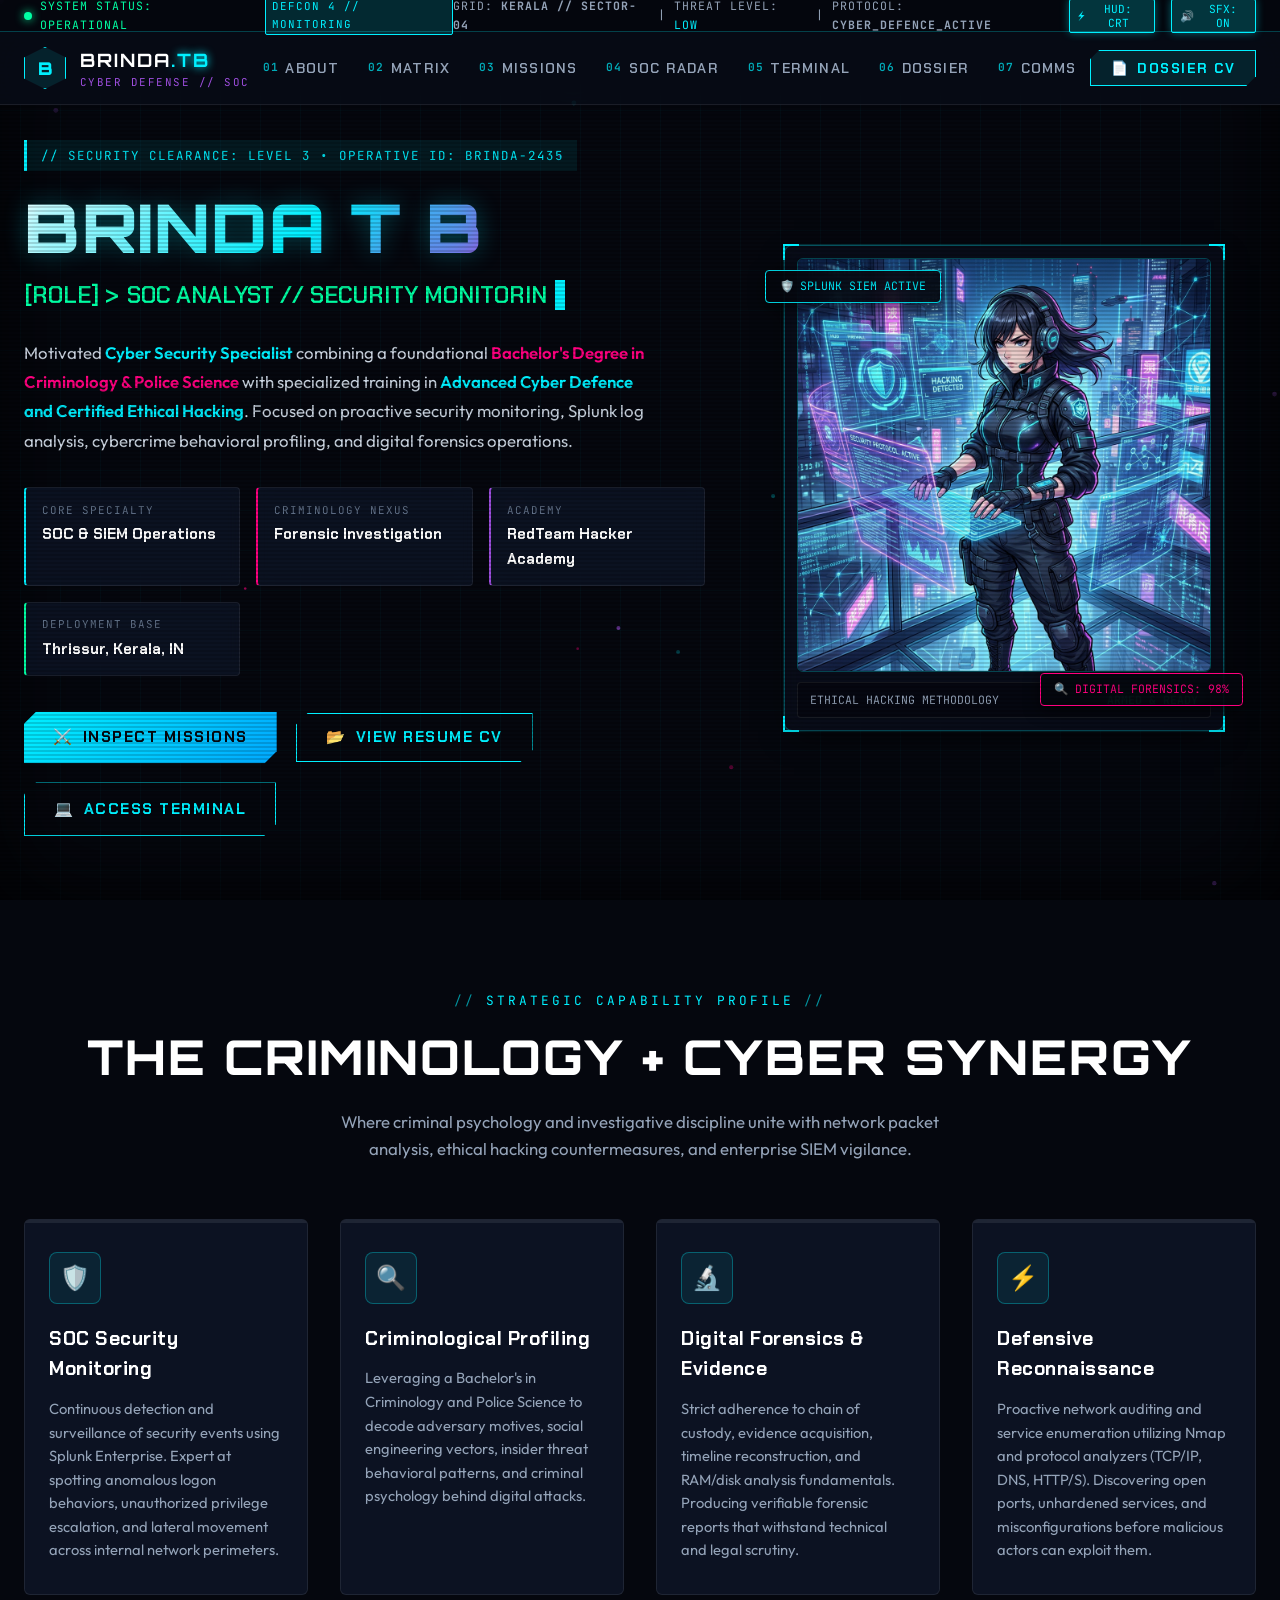
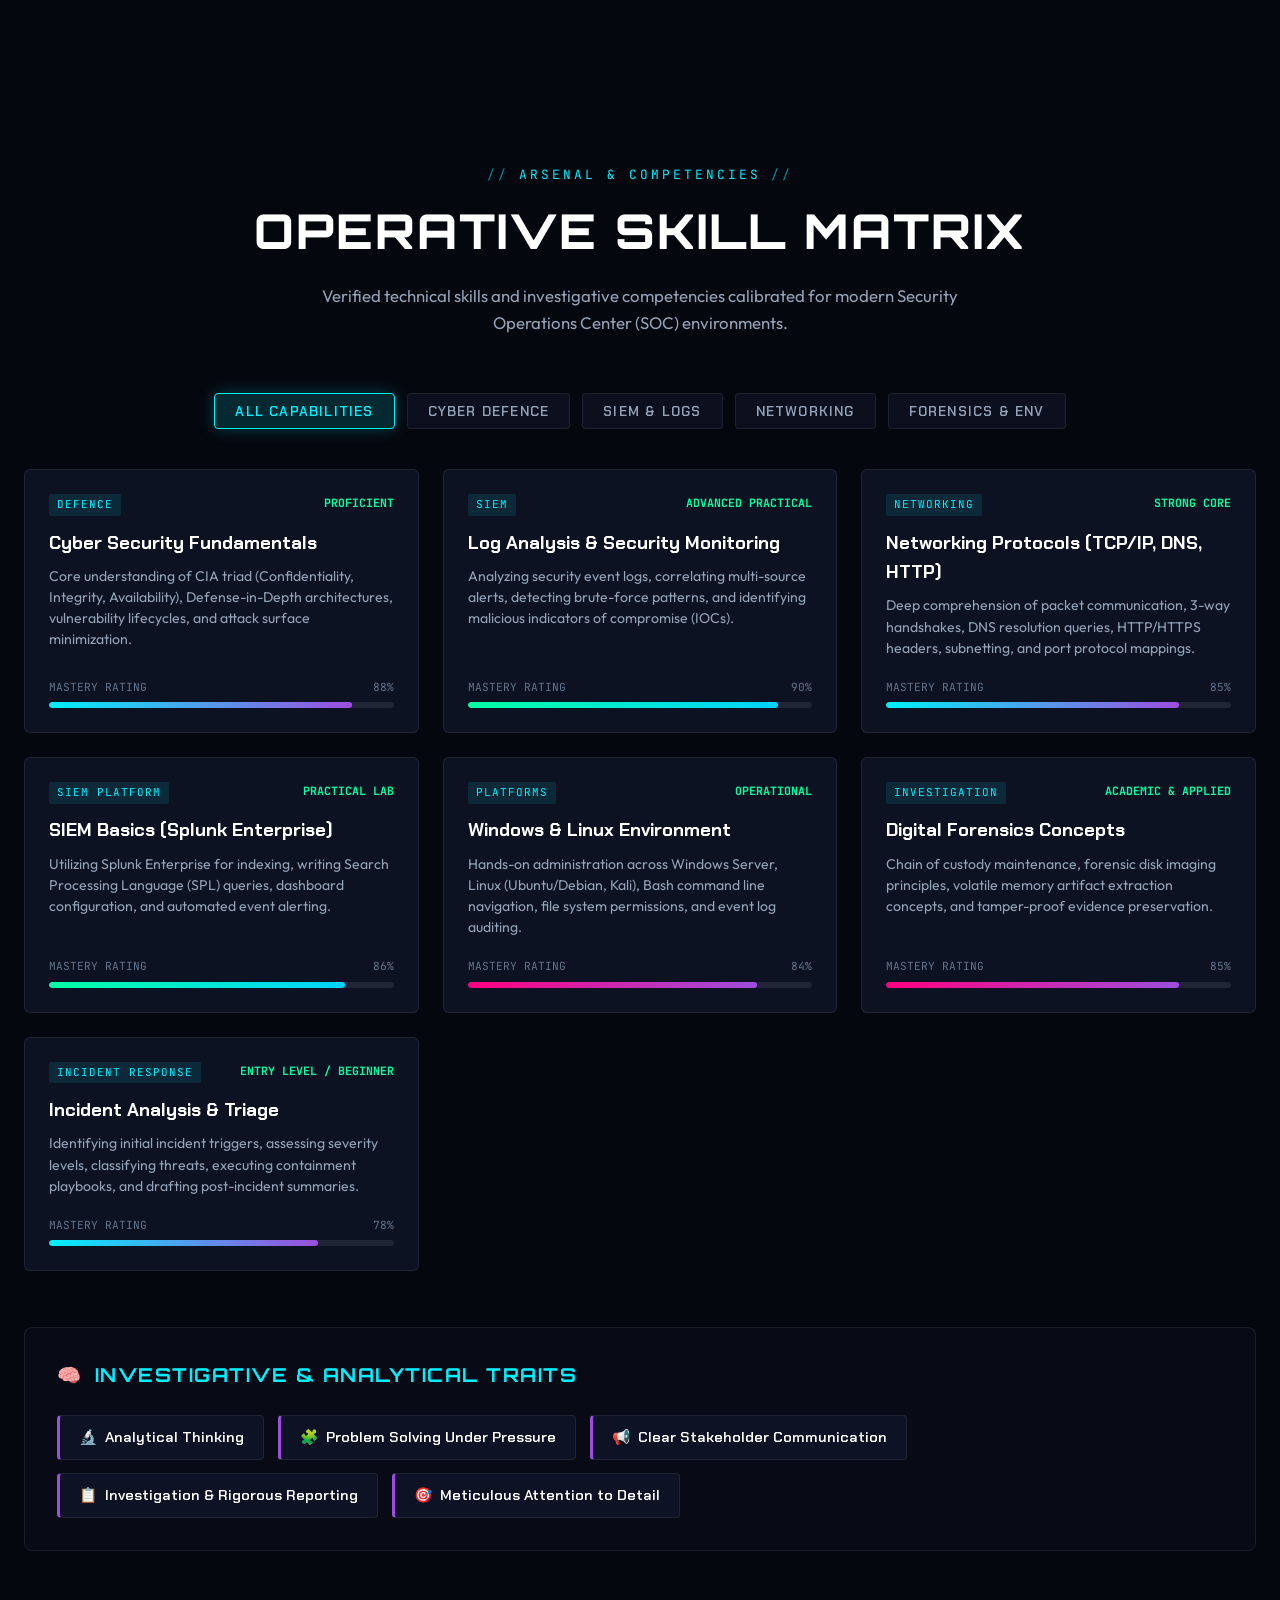
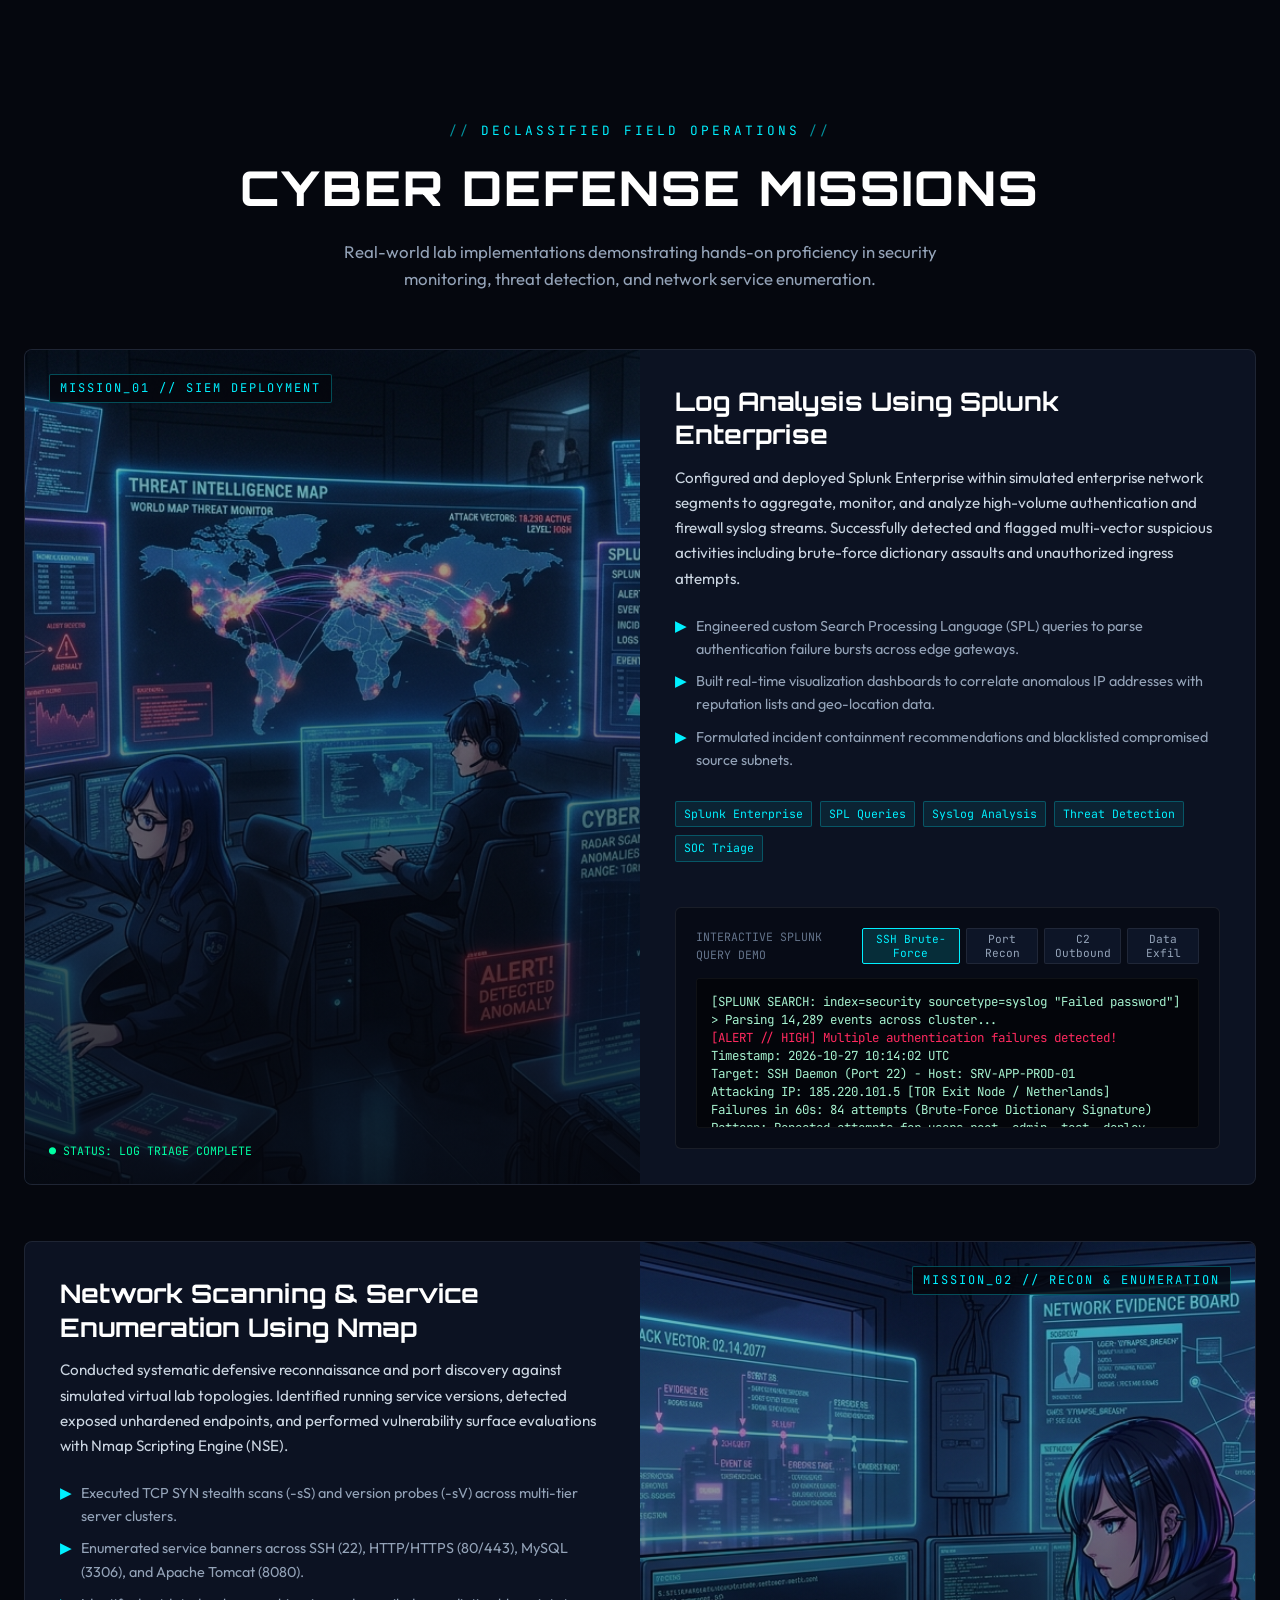
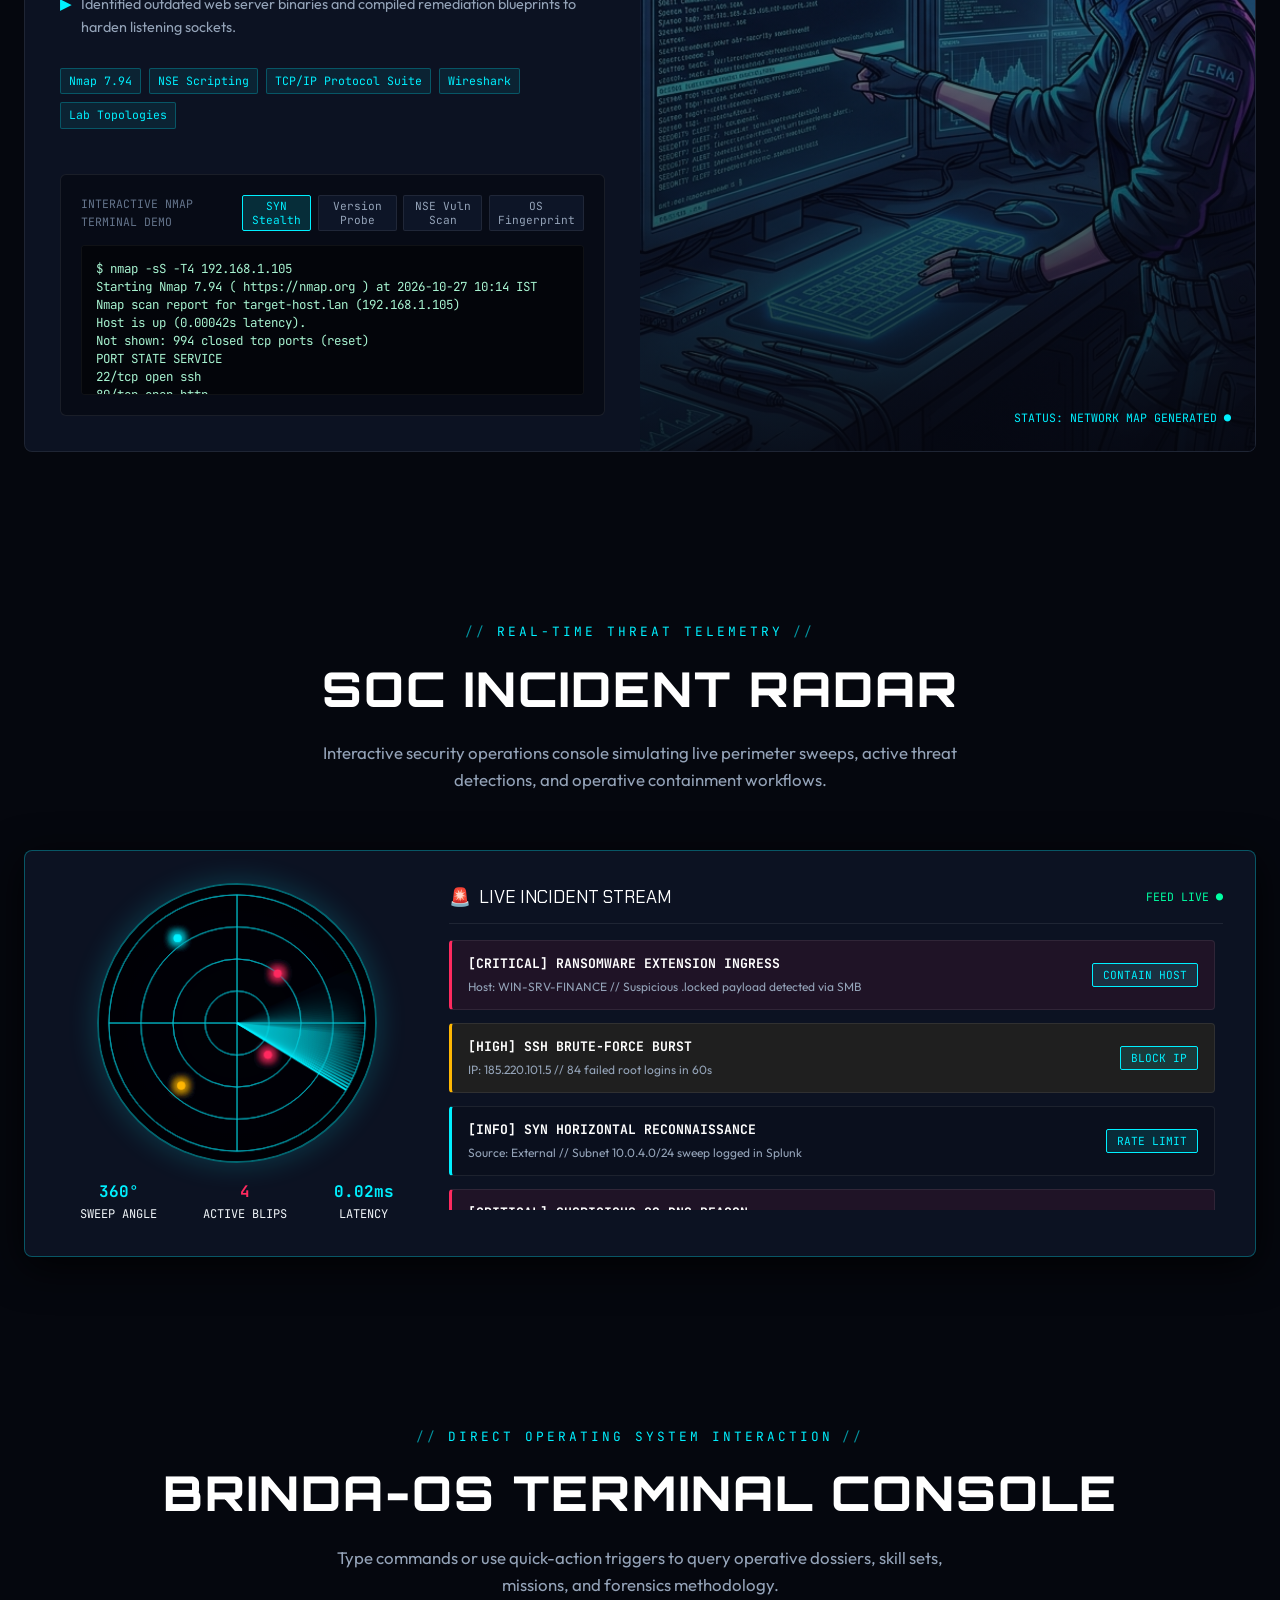
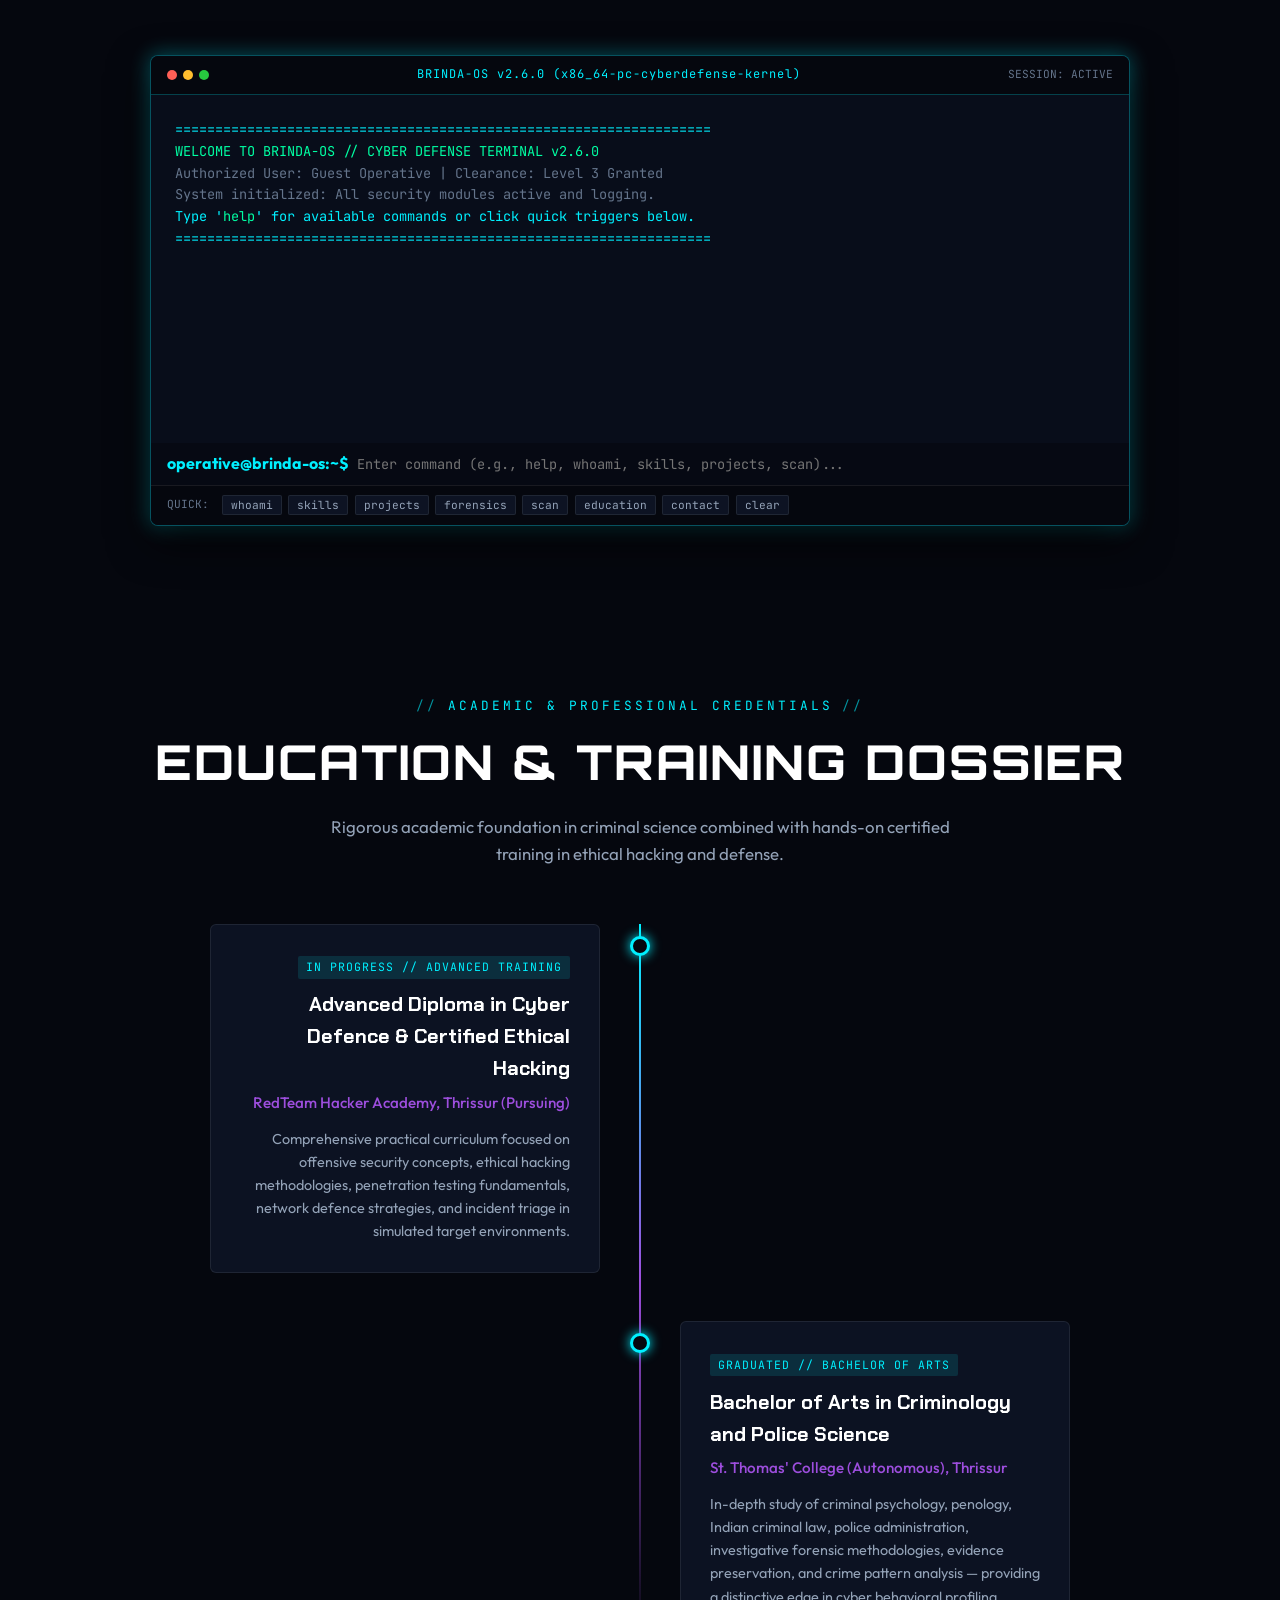
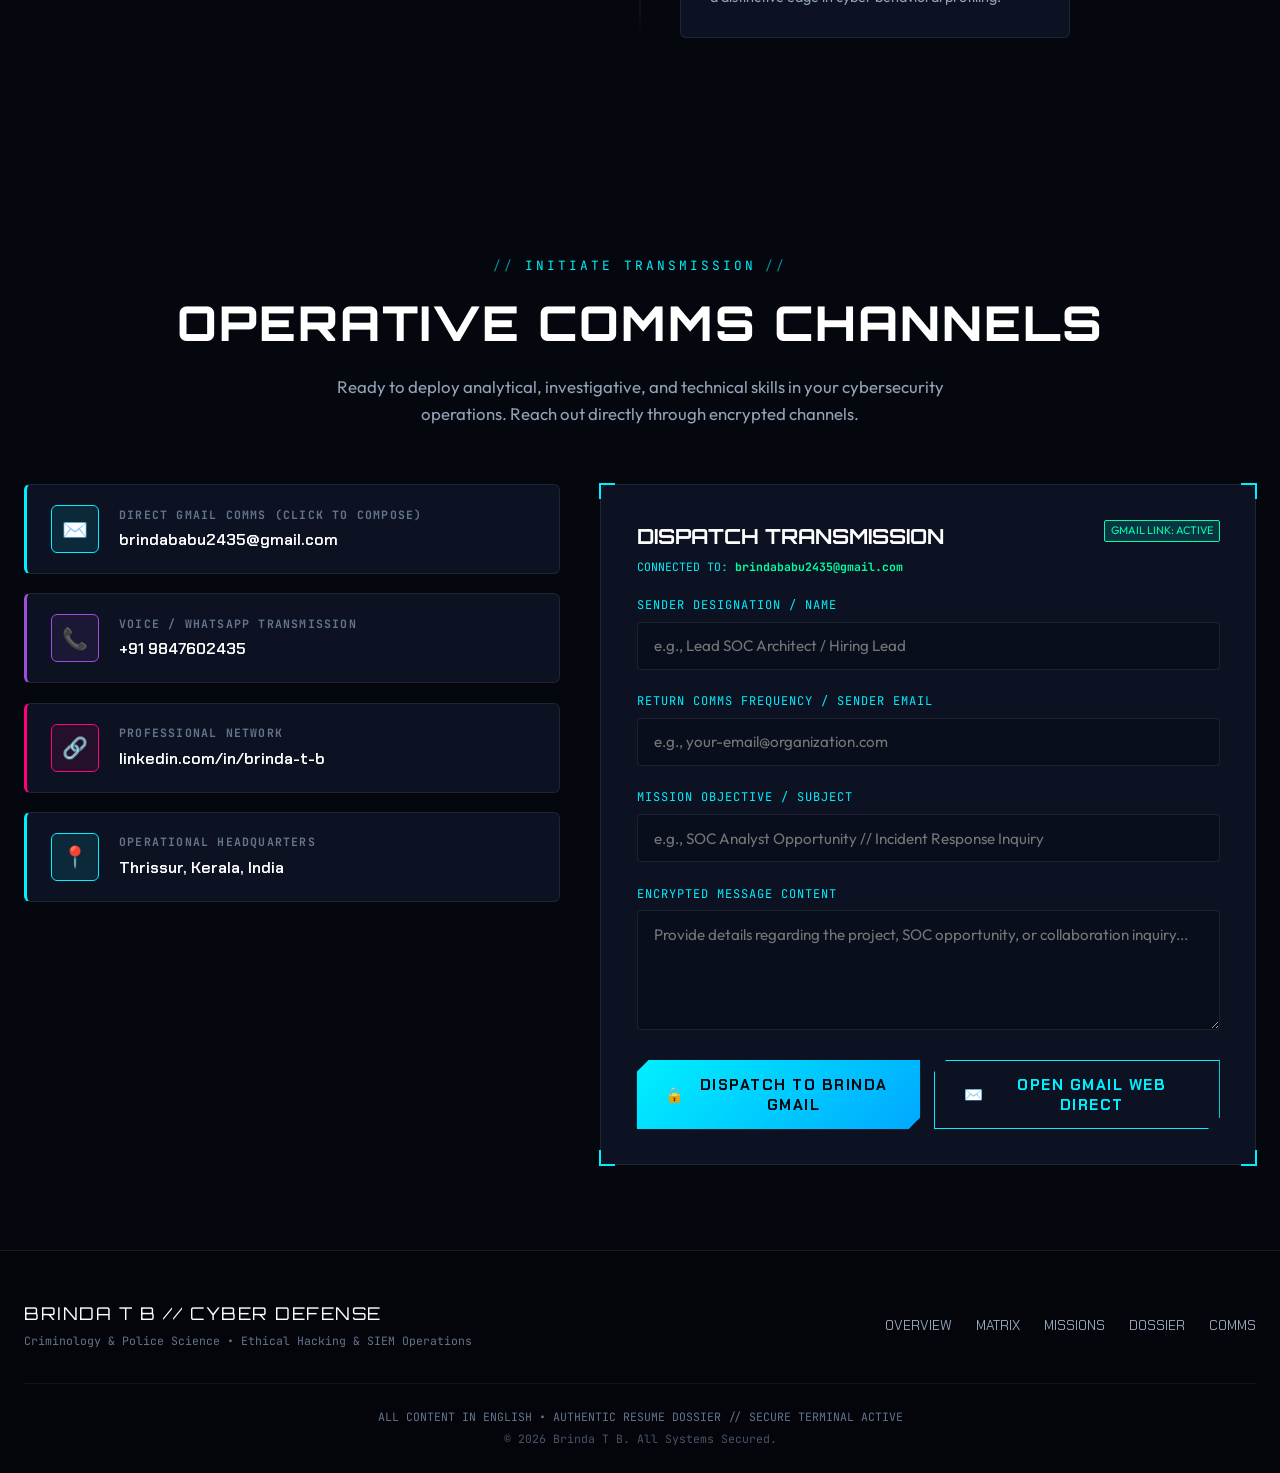
==== index.html @ 285d5475 "Initial commit: Brinda T B Cyber Security & Forensics Anime Portfolio" ====
<!DOCTYPE html>
<html lang="en">
<head>
  <meta charset="UTF-8">
  <meta name="viewport" content="width=device-width, initial-scale=1.0">
  <title>BRINDA T B // Cyber Security Specialist & Forensics Operative</title>
  <meta name="description" content="Portfolio of Brinda T B - Cyber Security Enthusiast, SOC Analyst, Certified Ethical Hacker in training, with a Bachelor's in Criminology & Police Science.">
  <meta name="keywords" content="Brinda T B, Cybersecurity, SOC Analyst, Ethical Hacking, Splunk SIEM, Digital Forensics, Criminology, RedTeam Hacker Academy">
  <link rel="stylesheet" href="css/style.css">
</head>
<body>

  <!-- Background Canvas for Floating Cyber Particles -->
  <canvas id="particles-canvas"></canvas>

  <!-- Cyber Grid Background Overlay -->
  <div class="cyber-grid-overlay"></div>

  <!-- Scanlines Overlay (Toggleable CRT Anime Effect) -->
  <div id="scanlineOverlay" class="scanlines"></div>

  <!-- Vignette -->
  <div class="cyber-vignette"></div>

  <!-- ===================================================================
       TOP SYSTEM STATUS TICKER
       =================================================================== -->
  <div class="system-ticker-bar">
    <div class="ticker-left">
      <div class="status-beacon">
        <span class="pulse-dot"></span>
        <span>SYSTEM STATUS: OPERATIONAL</span>
      </div>
      <span class="defcon-badge">DEFCON 4 // MONITORING</span>
    </div>

    <div class="ticker-center">
      <span>GRID: <strong>KERALA // SECTOR-04</strong></span>
      <span>|</span>
      <span>THREAT LEVEL: <span class="highlight">LOW</span></span>
      <span>|</span>
      <span>PROTOCOL: <strong>CYBER_DEFENCE_ACTIVE</strong></span>
    </div>

    <div class="ticker-right">
      <button id="scanlinesToggleBtn" class="hud-control-btn active" title="Toggle CRT Screen Scanlines">
        <span>⚡</span>
        <span class="scan-status-text">HUD: CRT</span>
      </button>
      <button id="audioToggleBtn" class="hud-control-btn active" title="Toggle Cyber Audio Feedback">
        <span>🔊</span>
        <span class="audio-status-text">SFX: ON</span>
      </button>
    </div>
  </div>

  <!-- ===================================================================
       HEADER NAVIGATION
       =================================================================== -->
  <header class="site-header">
    <div class="container nav-container">
      <a href="#hero" class="brand-logo">
        <div class="cyber-shield-icon">
          <span class="shield-glyph">B</span>
        </div>
        <div class="brand-info">
          <span class="brand-name">BRINDA<span class="accent">.TB</span></span>
          <span class="brand-role">CYBER DEFENSE // SOC</span>
        </div>
      </a>

      <!-- Desktop Navigation Menu -->
      <nav>
        <ul class="nav-menu">
          <li><a href="#about" class="nav-link"><span class="nav-num">01</span> ABOUT</a></li>
          <li><a href="#skills" class="nav-link"><span class="nav-num">02</span> MATRIX</a></li>
          <li><a href="#projects" class="nav-link"><span class="nav-num">03</span> MISSIONS</a></li>
          <li><a href="#radar" class="nav-link"><span class="nav-num">04</span> SOC RADAR</a></li>
          <li><a href="#terminal" class="nav-link"><span class="nav-num">05</span> TERMINAL</a></li>
          <li><a href="#education" class="nav-link"><span class="nav-num">06</span> DOSSIER</a></li>
          <li><a href="#contact" class="nav-link"><span class="nav-num">07</span> COMMS</a></li>
        </ul>
      </nav>

      <!-- Actions -->
      <div class="nav-actions">
        <button id="openResumeBtn" class="cv-download-btn">
          <span>📄</span>
          <span>DOSSIER CV</span>
        </button>

        <button id="mobileToggle" class="mobile-toggle" aria-label="Toggle Navigation Menu">
          <span></span>
          <span></span>
          <span></span>
        </button>
      </div>
    </div>
  </header>

  <!-- Mobile Drawer Menu -->
  <div id="mobileNavDrawer" class="mobile-nav-drawer">
    <div class="mobile-nav-header">
      <span class="brand-role">SECURE NAVIGATION //</span>
    </div>
    <ul class="mobile-nav-list">
      <li><a href="#about" class="nav-link mobile-nav-link"><span class="nav-num">01</span> ABOUT DOSSIER</a></li>
      <li><a href="#skills" class="nav-link mobile-nav-link"><span class="nav-num">02</span> SKILL MATRIX</a></li>
      <li><a href="#projects" class="nav-link mobile-nav-link"><span class="nav-num">03</span> MISSIONS & PROJECTS</a></li>
      <li><a href="#radar" class="nav-link mobile-nav-link"><span class="nav-num">04</span> SOC RADAR</a></li>
      <li><a href="#terminal" class="nav-link mobile-nav-link"><span class="nav-num">05</span> BRINDA-OS TERMINAL</a></li>
      <li><a href="#education" class="nav-link mobile-nav-link"><span class="nav-num">06</span> EDUCATION</a></li>
      <li><a href="#contact" class="nav-link mobile-nav-link"><span class="nav-num">07</span> ENCRYPTED COMMS</a></li>
    </ul>
  </div>

  <!-- ===================================================================
       HERO SECTION: OPERATIVE DOSSIER
       =================================================================== -->
  <section id="hero" class="hero-section">
    <div class="container hero-grid">
      
      <!-- Left Hero Column -->
      <div class="hero-content">
        <div class="operative-tag">
          <span>// SECURITY CLEARANCE: LEVEL 3</span>
          <span>•</span>
          <span>OPERATIVE ID: BRINDA-2435</span>
        </div>

        <h1 class="hero-title">
          <span class="glow-name">BRINDA T B</span>
        </h1>

        <div class="hero-subtitle-container">
          <span>[ROLE] &gt;</span>
          <span id="typewriter-text"></span>
          <span class="typed-cursor"></span>
        </div>

        <p class="hero-summary">
          Motivated <span class="highlight">Cyber Security Specialist</span> combining a foundational <span class="highlight-crim">Bachelor's Degree in Criminology & Police Science</span> with specialized training in <span class="highlight">Advanced Cyber Defence and Certified Ethical Hacking</span>. Focused on proactive security monitoring, Splunk log analysis, cybercrime behavioral profiling, and digital forensics operations.
        </p>

        <!-- Key Telemetry Cards -->
        <div class="hero-intel-cards">
          <div class="intel-card">
            <div class="intel-label">CORE SPECIALTY</div>
            <div class="intel-value">SOC & SIEM Operations</div>
          </div>
          <div class="intel-card crimson">
            <div class="intel-label">CRIMINOLOGY NEXUS</div>
            <div class="intel-value">Forensic Investigation</div>
          </div>
          <div class="intel-card purple">
            <div class="intel-label">ACADEMY</div>
            <div class="intel-value">RedTeam Hacker Academy</div>
          </div>
          <div class="intel-card green">
            <div class="intel-label">DEPLOYMENT BASE</div>
            <div class="intel-value">Thrissur, Kerala, IN</div>
          </div>
        </div>

        <!-- Call to Action Buttons -->
        <div class="hero-cta-group">
          <a href="#projects" class="btn-cyber-primary">
            <span>⚔️</span>
            <span>INSPECT MISSIONS</span>
          </a>
          <button id="heroResumeBtn" class="btn-cyber-outline">
            <span>📂</span>
            <span>VIEW RESUME CV</span>
          </button>
          <a href="#terminal" class="btn-cyber-outline">
            <span>💻</span>
            <span>ACCESS TERMINAL</span>
          </a>
        </div>
      </div>

      <!-- Right Hero Column: Cyber Anime Operative Hologram Frame -->
      <div class="hero-avatar-wrapper">
        <div class="avatar-hud-frame">
          <!-- Tactical Corner Brackets -->
          <div class="corner-bracket top-left"></div>
          <div class="corner-bracket top-right"></div>
          <div class="corner-bracket bottom-left"></div>
          <div class="corner-bracket bottom-right"></div>

          <!-- Floating Holographic Badge Tags -->
          <div class="hud-tag hud-tag-top">
            <span>🛡️</span>
            <span>SPLUNK SIEM ACTIVE</span>
          </div>

          <div class="hud-tag hud-tag-bottom">
            <span>🔍</span>
            <span>DIGITAL FORENSICS: 98%</span>
          </div>

          <div class="avatar-image-container">
            <img src="assets/hero-avatar.jpg" alt="Anime Cyber Security Operative - Brinda T B" class="avatar-img">
          </div>

          <!-- Avatar Telemetry Sub-bar -->
          <div class="avatar-telemetry-bar">
            <span>ETHICAL HACKING METHODOLOGY</span>
            <span class="val-green">ARMED & READY</span>
          </div>
        </div>
      </div>

    </div>
  </section>

  <!-- ===================================================================
       OPERATIVE SYNERGY / ABOUT SECTION
       =================================================================== -->
  <section id="about" class="about-section">
    <div class="container">
      <div class="section-header">
        <div class="section-pre-title">STRATEGIC CAPABILITY PROFILE</div>
        <h2 class="section-title">THE CRIMINOLOGY + CYBER SYNERGY</h2>
        <p class="section-subtitle">
          Where criminal psychology and investigative discipline unite with network packet analysis, ethical hacking countermeasures, and enterprise SIEM vigilance.
        </p>
      </div>

      <div class="synergy-grid">
        <!-- Card 1 -->
        <div class="synergy-card">
          <div class="synergy-icon">🛡️</div>
          <h3>SOC Security Monitoring</h3>
          <p>
            Continuous detection and surveillance of security events using Splunk Enterprise. Expert at spotting anomalous logon behaviors, unauthorized privilege escalation, and lateral movement across internal network perimeters.
          </p>
        </div>

        <!-- Card 2 -->
        <div class="synergy-card magenta">
          <div class="synergy-icon">🔍</div>
          <h3>Criminological Profiling</h3>
          <p>
            Leveraging a Bachelor's in Criminology and Police Science to decode adversary motives, social engineering vectors, insider threat behavioral patterns, and criminal psychology behind digital attacks.
          </p>
        </div>

        <!-- Card 3 -->
        <div class="synergy-card">
          <div class="synergy-icon">🔬</div>
          <h3>Digital Forensics & Evidence</h3>
          <p>
            Strict adherence to chain of custody, evidence acquisition, timeline reconstruction, and RAM/disk analysis fundamentals. Producing verifiable forensic reports that withstand technical and legal scrutiny.
          </p>
        </div>

        <!-- Card 4 -->
        <div class="synergy-card magenta">
          <div class="synergy-icon">⚡</div>
          <h3>Defensive Reconnaissance</h3>
          <p>
            Proactive network auditing and service enumeration utilizing Nmap and protocol analyzers (TCP/IP, DNS, HTTP/S). Discovering open ports, unhardened services, and misconfigurations before malicious actors can exploit them.
          </p>
        </div>
      </div>
    </div>
  </section>

  <!-- ===================================================================
       SKILL MATRIX SECTION
       =================================================================== -->
  <section id="skills" class="skills-section">
    <div class="container">
      <div class="section-header">
        <div class="section-pre-title">ARSENAL & COMPETENCIES</div>
        <h2 class="section-title">OPERATIVE SKILL MATRIX</h2>
        <p class="section-subtitle">
          Verified technical skills and investigative competencies calibrated for modern Security Operations Center (SOC) environments.
        </p>
      </div>

      <!-- Category Filter Tabs -->
      <div class="skills-tabs">
        <button class="skill-tab-btn active" data-category="all">ALL CAPABILITIES</button>
        <button class="skill-tab-btn" data-category="defence">CYBER DEFENCE</button>
        <button class="skill-tab-btn" data-category="siem">SIEM & LOGS</button>
        <button class="skill-tab-btn" data-category="network">NETWORKING</button>
        <button class="skill-tab-btn" data-category="forensics">FORENSICS & ENV</button>
      </div>

      <!-- Skills Matrix Grid -->
      <div class="skills-matrix-grid">
        
        <!-- Skill 1 -->
        <div class="skill-hud-card" data-category="defence">
          <div class="skill-card-top">
            <span class="skill-category-pill">DEFENCE</span>
            <span class="skill-level-badge">PROFICIENT</span>
          </div>
          <h3 class="skill-name">Cyber Security Fundamentals</h3>
          <p class="skill-desc">
            Core understanding of CIA triad (Confidentiality, Integrity, Availability), Defense-in-Depth architectures, vulnerability lifecycles, and attack surface minimization.
          </p>
          <div class="skill-bar-wrapper">
            <div class="skill-bar-header">
              <span>MASTERY RATING</span>
              <span>88%</span>
            </div>
            <div class="skill-progress-track">
              <div class="skill-progress-fill" style="width: 88%;"></div>
            </div>
          </div>
        </div>

        <!-- Skill 2 -->
        <div class="skill-hud-card" data-category="siem">
          <div class="skill-card-top">
            <span class="skill-category-pill">SIEM</span>
            <span class="skill-level-badge">ADVANCED PRACTICAL</span>
          </div>
          <h3 class="skill-name">Log Analysis & Security Monitoring</h3>
          <p class="skill-desc">
            Analyzing security event logs, correlating multi-source alerts, detecting brute-force patterns, and identifying malicious indicators of compromise (IOCs).
          </p>
          <div class="skill-bar-wrapper">
            <div class="skill-bar-header">
              <span>MASTERY RATING</span>
              <span>90%</span>
            </div>
            <div class="skill-progress-track">
              <div class="skill-progress-fill green" style="width: 90%;"></div>
            </div>
          </div>
        </div>

        <!-- Skill 3 -->
        <div class="skill-hud-card" data-category="network">
          <div class="skill-card-top">
            <span class="skill-category-pill">NETWORKING</span>
            <span class="skill-level-badge">STRONG CORE</span>
          </div>
          <h3 class="skill-name">Networking Protocols (TCP/IP, DNS, HTTP)</h3>
          <p class="skill-desc">
            Deep comprehension of packet communication, 3-way handshakes, DNS resolution queries, HTTP/HTTPS headers, subnetting, and port protocol mappings.
          </p>
          <div class="skill-bar-wrapper">
            <div class="skill-bar-header">
              <span>MASTERY RATING</span>
              <span>85%</span>
            </div>
            <div class="skill-progress-track">
              <div class="skill-progress-fill" style="width: 85%;"></div>
            </div>
          </div>
        </div>

        <!-- Skill 4 -->
        <div class="skill-hud-card" data-category="siem">
          <div class="skill-card-top">
            <span class="skill-category-pill">SIEM PLATFORM</span>
            <span class="skill-level-badge">PRACTICAL LAB</span>
          </div>
          <h3 class="skill-name">SIEM Basics (Splunk Enterprise)</h3>
          <p class="skill-desc">
            Utilizing Splunk Enterprise for indexing, writing Search Processing Language (SPL) queries, dashboard configuration, and automated event alerting.
          </p>
          <div class="skill-bar-wrapper">
            <div class="skill-bar-header">
              <span>MASTERY RATING</span>
              <span>86%</span>
            </div>
            <div class="skill-progress-track">
              <div class="skill-progress-fill green" style="width: 86%;"></div>
            </div>
          </div>
        </div>

        <!-- Skill 5 -->
        <div class="skill-hud-card" data-category="forensics">
          <div class="skill-card-top">
            <span class="skill-category-pill">PLATFORMS</span>
            <span class="skill-level-badge">OPERATIONAL</span>
          </div>
          <h3 class="skill-name">Windows & Linux Environment</h3>
          <p class="skill-desc">
            Hands-on administration across Windows Server, Linux (Ubuntu/Debian, Kali), Bash command line navigation, file system permissions, and event log auditing.
          </p>
          <div class="skill-bar-wrapper">
            <div class="skill-bar-header">
              <span>MASTERY RATING</span>
              <span>84%</span>
            </div>
            <div class="skill-progress-track">
              <div class="skill-progress-fill magenta" style="width: 84%;"></div>
            </div>
          </div>
        </div>

        <!-- Skill 6 -->
        <div class="skill-hud-card" data-category="forensics">
          <div class="skill-card-top">
            <span class="skill-category-pill">INVESTIGATION</span>
            <span class="skill-level-badge">ACADEMIC & APPLIED</span>
          </div>
          <h3 class="skill-name">Digital Forensics Concepts</h3>
          <p class="skill-desc">
            Chain of custody maintenance, forensic disk imaging principles, volatile memory artifact extraction concepts, and tamper-proof evidence preservation.
          </p>
          <div class="skill-bar-wrapper">
            <div class="skill-bar-header">
              <span>MASTERY RATING</span>
              <span>85%</span>
            </div>
            <div class="skill-progress-track">
              <div class="skill-progress-fill magenta" style="width: 85%;"></div>
            </div>
          </div>
        </div>

        <!-- Skill 7 -->
        <div class="skill-hud-card" data-category="defence">
          <div class="skill-card-top">
            <span class="skill-category-pill">INCIDENT RESPONSE</span>
            <span class="skill-level-badge">ENTRY LEVEL / BEGINNER</span>
          </div>
          <h3 class="skill-name">Incident Analysis & Triage</h3>
          <p class="skill-desc">
            Identifying initial incident triggers, assessing severity levels, classifying threats, executing containment playbooks, and drafting post-incident summaries.
          </p>
          <div class="skill-bar-wrapper">
            <div class="skill-bar-header">
              <span>MASTERY RATING</span>
              <span>78%</span>
            </div>
            <div class="skill-progress-track">
              <div class="skill-progress-fill" style="width: 78%;"></div>
            </div>
          </div>
        </div>

      </div>

      <!-- Soft & Investigative Skills Section -->
      <div class="soft-skills-container">
        <h3 class="soft-skills-title">
          <span>🧠</span>
          <span>INVESTIGATIVE & ANALYTICAL TRAITS</span>
        </h3>
        <div class="soft-skills-pills">
          <div class="soft-pill">
            <span>🔬</span>
            <span>Analytical Thinking</span>
          </div>
          <div class="soft-pill">
            <span>🧩</span>
            <span>Problem Solving Under Pressure</span>
          </div>
          <div class="soft-pill">
            <span>📢</span>
            <span>Clear Stakeholder Communication</span>
          </div>
          <div class="soft-pill">
            <span>📋</span>
            <span>Investigation & Rigorous Reporting</span>
          </div>
          <div class="soft-pill">
            <span>🎯</span>
            <span>Meticulous Attention to Detail</span>
          </div>
        </div>
      </div>

    </div>
  </section>

  <!-- ===================================================================
       MISSION PROJECTS SHOWCASE
       =================================================================== -->
  <section id="projects" class="projects-section">
    <div class="container">
      <div class="section-header">
        <div class="section-pre-title">DECLASSIFIED FIELD OPERATIONS</div>
        <h2 class="section-title">CYBER DEFENSE MISSIONS</h2>
        <p class="section-subtitle">
          Real-world lab implementations demonstrating hands-on proficiency in security monitoring, threat detection, and network service enumeration.
        </p>
      </div>

      <div class="projects-container">
        
        <!-- Mission 01: Splunk Enterprise Log Analysis -->
        <div class="project-feature-card">
          <div class="project-visual-side">
            <img src="assets/soc-command.jpg" alt="Splunk Enterprise SOC Command Room" class="project-banner-img">
            <div class="project-visual-overlay">
              <span class="project-mission-id">MISSION_01 // SIEM DEPLOYMENT</span>
              <div class="project-status-tag" style="font-family: var(--font-mono); font-size: 0.72rem; color: #00ffa3;">
                ● STATUS: LOG TRIAGE COMPLETE
              </div>
            </div>
          </div>

          <div class="project-info">
            <div>
              <h3 class="project-title">Log Analysis Using Splunk Enterprise</h3>
              <p class="project-summary">
                Configured and deployed Splunk Enterprise within simulated enterprise network segments to aggregate, monitor, and analyze high-volume authentication and firewall syslog streams. Successfully detected and flagged multi-vector suspicious activities including brute-force dictionary assaults and unauthorized ingress attempts.
              </p>

              <ul class="project-highlights-list">
                <li>
                  <span class="bullet">▶</span>
                  <span>Engineered custom Search Processing Language (SPL) queries to parse authentication failure bursts across edge gateways.</span>
                </li>
                <li>
                  <span class="bullet">▶</span>
                  <span>Built real-time visualization dashboards to correlate anomalous IP addresses with reputation lists and geo-location data.</span>
                </li>
                <li>
                  <span class="bullet">▶</span>
                  <span>Formulated incident containment recommendations and blacklisted compromised source subnets.</span>
                </li>
              </ul>

              <div class="project-tech-stack">
                <span class="tech-tag">Splunk Enterprise</span>
                <span class="tech-tag">SPL Queries</span>
                <span class="tech-tag">Syslog Analysis</span>
                <span class="tech-tag">Threat Detection</span>
                <span class="tech-tag">SOC Triage</span>
              </div>
            </div>

            <!-- Embedded Interactive Splunk Console -->
            <div class="project-simulator-box">
              <div class="sim-header">
                <span>INTERACTIVE SPLUNK QUERY DEMO</span>
                <div class="sim-tabs">
                  <button class="sim-btn sim-btn-splunk active" data-query="ssh_failed">SSH Brute-Force</button>
                  <button class="sim-btn sim-btn-splunk" data-query="port_scan">Port Recon</button>
                  <button class="sim-btn sim-btn-splunk" data-query="malicious_ip">C2 Outbound</button>
                  <button class="sim-btn sim-btn-splunk" data-query="exfil_data">Data Exfil</button>
                </div>
              </div>
              <div id="splunkConsoleOutput" class="sim-console-output">
                [SPLUNK SEARCH: index=security sourcetype=syslog "Failed password"]<br>
                &gt; Parsing 14,289 events across cluster...<br>
                <span style="color:#ff2a5f;">[ALERT // HIGH] Multiple authentication failures detected!</span><br>
                Timestamp: 2026-10-27 10:14:02 UTC<br>
                Target: SSH Daemon (Port 22) - Host: SRV-APP-PROD-01<br>
                Attacking IP: 185.220.101.5 [TOR Exit Node / Netherlands]<br>
                Failures in 60s: 84 attempts (Brute-Force Dictionary Signature)<br>
                Pattern: Repeated attempts for users root, admin, test, deploy<br>
                ACTION TAKEN: Automated iptables null-route applied for IP 185.220.101.5
              </div>
            </div>
          </div>
        </div>

        <!-- Mission 02: Nmap Network Scanning & Enumeration -->
        <div class="project-feature-card reverse">
          <div class="project-visual-side">
            <img src="assets/forensics.jpg" alt="Digital Forensics and Network Reconnaissance Lab" class="project-banner-img">
            <div class="project-visual-overlay">
              <span class="project-mission-id">MISSION_02 // RECON & ENUMERATION</span>
              <div class="project-status-tag" style="font-family: var(--font-mono); font-size: 0.72rem; color: #00f0ff;">
                ● STATUS: NETWORK MAP GENERATED
              </div>
            </div>
          </div>

          <div class="project-info">
            <div>
              <h3 class="project-title">Network Scanning & Service Enumeration Using Nmap</h3>
              <p class="project-summary">
                Conducted systematic defensive reconnaissance and port discovery against simulated virtual lab topologies. Identified running service versions, detected exposed unhardened endpoints, and performed vulnerability surface evaluations with Nmap Scripting Engine (NSE).
              </p>

              <ul class="project-highlights-list">
                <li>
                  <span class="bullet">▶</span>
                  <span>Executed TCP SYN stealth scans (-sS) and version probes (-sV) across multi-tier server clusters.</span>
                </li>
                <li>
                  <span class="bullet">▶</span>
                  <span>Enumerated service banners across SSH (22), HTTP/HTTPS (80/443), MySQL (3306), and Apache Tomcat (8080).</span>
                </li>
                <li>
                  <span class="bullet">▶</span>
                  <span>Identified outdated web server binaries and compiled remediation blueprints to harden listening sockets.</span>
                </li>
              </ul>

              <div class="project-tech-stack">
                <span class="tech-tag">Nmap 7.94</span>
                <span class="tech-tag">NSE Scripting</span>
                <span class="tech-tag">TCP/IP Protocol Suite</span>
                <span class="tech-tag">Wireshark</span>
                <span class="tech-tag">Lab Topologies</span>
              </div>
            </div>

            <!-- Embedded Interactive Nmap Console -->
            <div class="project-simulator-box">
              <div class="sim-header">
                <span>INTERACTIVE NMAP TERMINAL DEMO</span>
                <div class="sim-tabs">
                  <button class="sim-btn sim-btn-nmap active" data-scan="syn_scan">SYN Stealth</button>
                  <button class="sim-btn sim-btn-nmap" data-scan="version_scan">Version Probe</button>
                  <button class="sim-btn sim-btn-nmap" data-scan="vuln_scan">NSE Vuln Scan</button>
                  <button class="sim-btn sim-btn-nmap" data-scan="os_scan">OS Fingerprint</button>
                </div>
              </div>
              <div id="nmapConsoleOutput" class="sim-console-output">
                $ nmap -sS -T4 192.168.1.105<br>
                Starting Nmap 7.94 ( https://nmap.org ) at 2026-10-27 10:14 IST<br>
                Nmap scan report for target-host.lan (192.168.1.105)<br>
                Host is up (0.00042s latency).<br>
                Not shown: 994 closed tcp ports (reset)<br>
                PORT     STATE SERVICE<br>
                22/tcp   open  ssh<br>
                80/tcp   open  http<br>
                443/tcp  open  https<br>
                3306/tcp open  mysql<br>
                8080/tcp open  http-proxy<br>
                Nmap done: 1 IP address (1 host up) scanned in 1.48 seconds
              </div>
            </div>
          </div>
        </div>

      </div>
    </div>
  </section>

  <!-- ===================================================================
       LIVE SOC RADAR & THREAT SIMULATOR
       =================================================================== -->
  <section id="radar" class="radar-section">
    <div class="container">
      <div class="section-header">
        <div class="section-pre-title">REAL-TIME THREAT TELEMETRY</div>
        <h2 class="section-title">SOC INCIDENT RADAR</h2>
        <p class="section-subtitle">
          Interactive security operations console simulating live perimeter sweeps, active threat detections, and operative containment workflows.
        </p>
      </div>

      <div class="radar-soc-wrapper">
        
        <!-- Radar Display -->
        <div class="radar-display-column">
          <div class="radar-canvas-container">
            <canvas id="radarCanvas"></canvas>
          </div>
          <div class="radar-telemetry-stats">
            <div class="radar-stat-item">
              <div class="stat-num">360°</div>
              <div class="stat-label">SWEEP ANGLE</div>
            </div>
            <div class="radar-stat-item threat">
              <div class="stat-num">4</div>
              <div class="stat-label">ACTIVE BLIPS</div>
            </div>
            <div class="radar-stat-item">
              <div class="stat-num">0.02ms</div>
              <div class="stat-label">LATENCY</div>
            </div>
          </div>
        </div>

        <!-- Live Alert Feed & Triage Column -->
        <div class="soc-live-feed-column">
          <div class="feed-header">
            <div class="feed-title">
              <span>🚨</span>
              <span>LIVE INCIDENT STREAM</span>
            </div>
            <span style="font-family: var(--font-mono); font-size: 0.72rem; color: #00ffa3;">FEED LIVE ●</span>
          </div>

          <div class="live-alert-list">
            
            <div class="alert-row critical">
              <div class="alert-info">
                <h4>[CRITICAL] RANSOMWARE EXTENSION INGRESS</h4>
                <p>Host: WIN-SRV-FINANCE // Suspicious .locked payload detected via SMB</p>
              </div>
              <button class="triage-action-btn" data-action="Host Network Isolation">CONTAIN HOST</button>
            </div>

            <div class="alert-row warning">
              <div class="alert-info">
                <h4>[HIGH] SSH BRUTE-FORCE BURST</h4>
                <p>IP: 185.220.101.5 // 84 failed root logins in 60s</p>
              </div>
              <button class="triage-action-btn" data-action="Firewall Blacklist">BLOCK IP</button>
            </div>

            <div class="alert-row">
              <div class="alert-info">
                <h4>[INFO] SYN HORIZONTAL RECONNAISSANCE</h4>
                <p>Source: External // Subnet 10.0.4.0/24 sweep logged in Splunk</p>
              </div>
              <button class="triage-action-btn" data-action="Rate Limiting Applied">RATE LIMIT</button>
            </div>

            <div class="alert-row critical">
              <div class="alert-info">
                <h4>[CRITICAL] SUSPICIOUS C2 DNS BEACON</h4>
                <p>Endpoint: 10.0.2.14 -> c2-command-relay.darknet.top:8443</p>
              </div>
              <button class="triage-action-btn" data-action="DNS Sinkhole & Forensics Dump">SINKHOLE</button>
            </div>

          </div>
        </div>

      </div>
    </div>
  </section>

  <!-- ===================================================================
       INTERACTIVE CYBER TERMINAL (BRINDA-OS)
       =================================================================== -->
  <section id="terminal" class="terminal-section">
    <div class="container">
      <div class="section-header">
        <div class="section-pre-title">DIRECT OPERATING SYSTEM INTERACTION</div>
        <h2 class="section-title">BRINDA-OS TERMINAL CONSOLE</h2>
        <p class="section-subtitle">
          Type commands or use quick-action triggers to query operative dossiers, skill sets, missions, and forensics methodology.
        </p>
      </div>

      <div class="terminal-wrapper">
        <div class="terminal-top-bar">
          <div class="terminal-dots">
            <span class="terminal-dot red"></span>
            <span class="terminal-dot yellow"></span>
            <span class="terminal-dot green"></span>
          </div>
          <div class="terminal-header-title">
            BRINDA-OS v2.6.0 (x86_64-pc-cyberdefense-kernel)
          </div>
          <div style="font-family: var(--font-mono); font-size: 0.7rem; color: #64748b;">
            SESSION: ACTIVE
          </div>
        </div>

        <div id="terminalBody" class="terminal-body">
          <div class="term-output-line">
            <span class="term-cyan">===================================================================</span><br>
            <span class="term-green">WELCOME TO BRINDA-OS // CYBER DEFENSE TERMINAL v2.6.0</span><br>
            <span class="term-dim">Authorized User: Guest Operative | Clearance: Level 3 Granted</span><br>
            <span class="term-dim">System initialized: All security modules active and logging.</span><br>
            <span class="term-cyan">Type '<span class="term-green">help</span>' for available commands or click quick triggers below.</span><br>
            <span class="term-cyan">===================================================================</span>
          </div>
        </div>

        <div class="terminal-input-row" style="padding: 0.5rem 1rem; background: #060913;">
          <span class="term-prompt">operative@brinda-os:~$</span>
          <input type="text" id="termInput" placeholder="Enter command (e.g., help, whoami, skills, projects, scan)..." autocomplete="off" spellcheck="false">
        </div>

        <div class="terminal-quick-buttons">
          <span style="font-family: var(--font-mono); font-size: 0.7rem; color: #64748b; margin-right: 0.4rem;">QUICK:</span>
          <button class="quick-cmd-btn" data-cmd="whoami">whoami</button>
          <button class="quick-cmd-btn" data-cmd="skills">skills</button>
          <button class="quick-cmd-btn" data-cmd="projects">projects</button>
          <button class="quick-cmd-btn" data-cmd="forensics">forensics</button>
          <button class="quick-cmd-btn" data-cmd="scan">scan</button>
          <button class="quick-cmd-btn" data-cmd="education">education</button>
          <button class="quick-cmd-btn" data-cmd="contact">contact</button>
          <button class="quick-cmd-btn" data-cmd="clear">clear</button>
        </div>
      </div>
    </div>
  </section>

  <!-- ===================================================================
       EDUCATION & CREDENTIALS DOSSIER
       =================================================================== -->
  <section id="education" class="education-section">
    <div class="container">
      <div class="section-header">
        <div class="section-pre-title">ACADEMIC & PROFESSIONAL CREDENTIALS</div>
        <h2 class="section-title">EDUCATION & TRAINING DOSSIER</h2>
        <p class="section-subtitle">
          Rigorous academic foundation in criminal science combined with hands-on certified training in ethical hacking and defense.
        </p>
      </div>

      <div class="timeline-container">
        
        <!-- Timeline Item 1 -->
        <div class="timeline-item">
          <div class="timeline-marker"></div>
          <div class="timeline-card">
            <span class="timeline-badge">IN PROGRESS // ADVANCED TRAINING</span>
            <h3 class="timeline-degree">Advanced Diploma in Cyber Defence & Certified Ethical Hacking</h3>
            <div class="timeline-institution">RedTeam Hacker Academy, Thrissur (Pursuing)</div>
            <p class="timeline-desc">
              Comprehensive practical curriculum focused on offensive security concepts, ethical hacking methodologies, penetration testing fundamentals, network defence strategies, and incident triage in simulated target environments.
            </p>
          </div>
        </div>

        <!-- Timeline Item 2 -->
        <div class="timeline-item">
          <div class="timeline-marker"></div>
          <div class="timeline-card">
            <span class="timeline-badge">GRADUATED // BACHELOR OF ARTS</span>
            <h3 class="timeline-degree">Bachelor of Arts in Criminology and Police Science</h3>
            <div class="timeline-institution">St. Thomas' College (Autonomous), Thrissur</div>
            <p class="timeline-desc">
              In-depth study of criminal psychology, penology, Indian criminal law, police administration, investigative forensic methodologies, evidence preservation, and crime pattern analysis — providing a distinctive edge in cyber behavioral profiling.
            </p>
          </div>
        </div>

      </div>
    </div>
  </section>

  <!-- ===================================================================
       CONTACT / COMMS SECTION
       =================================================================== -->
  <section id="contact" class="contact-section">
    <div class="container">
      <div class="section-header">
        <div class="section-pre-title">INITIATE TRANSMISSION</div>
        <h2 class="section-title">OPERATIVE COMMS CHANNELS</h2>
        <p class="section-subtitle">
          Ready to deploy analytical, investigative, and technical skills in your cybersecurity operations. Reach out directly through encrypted channels.
        </p>
      </div>

      <div class="contact-grid">
        
        <!-- Direct Contact Channels -->
        <div class="contact-channels">
          
          <a href="https://mail.google.com/mail/?view=cm&fs=1&to=brindababu2435@gmail.com" target="_blank" rel="noopener noreferrer" class="channel-card">
            <div class="channel-icon">✉️</div>
            <div class="channel-meta">
              <h4>DIRECT GMAIL COMMS (CLICK TO COMPOSE)</h4>
              <p>brindababu2435@gmail.com</p>
            </div>
          </a>

          <a href="tel:+919847602435" class="channel-card purple">
            <div class="channel-icon">📞</div>
            <div class="channel-meta">
              <h4>VOICE / WHATSAPP TRANSMISSION</h4>
              <p>+91 9847602435</p>
            </div>
          </a>

          <a href="https://linkedin.com/in/brinda-t-b" target="_blank" rel="noopener noreferrer" class="channel-card magenta">
            <div class="channel-icon">🔗</div>
            <div class="channel-meta">
              <h4>PROFESSIONAL NETWORK</h4>
              <p>linkedin.com/in/brinda-t-b</p>
            </div>
          </a>

          <div class="channel-card">
            <div class="channel-icon">📍</div>
            <div class="channel-meta">
              <h4>OPERATIONAL HEADQUARTERS</h4>
              <p>Thrissur, Kerala, India</p>
            </div>
          </div>

        </div>

        <!-- Interactive Transmission Form Connected to Gmail -->
        <div class="comms-form-panel">
          <div class="corner-bracket top-left"></div>
          <div class="corner-bracket top-right"></div>
          <div class="corner-bracket bottom-left"></div>
          <div class="corner-bracket bottom-right"></div>

          <div style="display: flex; justify-content: space-between; align-items: flex-start; margin-bottom: 1.25rem; flex-wrap: wrap; gap: 0.5rem;">
            <div>
              <h3 style="font-family: var(--font-display); font-size: 1.3rem; color: #fff; margin-bottom: 0.25rem;">
                DISPATCH TRANSMISSION
              </h3>
              <p style="font-family: var(--font-mono); font-size: 0.72rem; color: var(--neon-cyan);">
                CONNECTED TO: <strong style="color: #00ffa3;">brindababu2435@gmail.com</strong>
              </p>
            </div>
            <span class="defcon-badge" style="border-color: #00ffa3; color: #00ffa3;">GMAIL LINK: ACTIVE</span>
          </div>

          <form id="commsForm">
            <div class="form-group">
              <label for="commsName" class="form-label">SENDER DESIGNATION / NAME</label>
              <input type="text" id="commsName" class="form-control" placeholder="e.g., Lead SOC Architect / Hiring Lead" required>
            </div>

            <div class="form-group">
              <label for="commsEmail" class="form-label">RETURN COMMS FREQUENCY / SENDER EMAIL</label>
              <input type="email" id="commsEmail" class="form-control" placeholder="e.g., your-email@organization.com" required>
            </div>

            <div class="form-group">
              <label for="commsSubject" class="form-label">MISSION OBJECTIVE / SUBJECT</label>
              <input type="text" id="commsSubject" class="form-control" placeholder="e.g., SOC Analyst Opportunity // Incident Response Inquiry" required>
            </div>

            <div class="form-group">
              <label for="commsMessage" class="form-label">ENCRYPTED MESSAGE CONTENT</label>
              <textarea id="commsMessage" class="form-control" placeholder="Provide details regarding the project, SOC opportunity, or collaboration inquiry..." required></textarea>
            </div>

            <div style="display: flex; gap: 0.85rem; flex-wrap: wrap;">
              <button type="submit" id="dispatchSubmitBtn" class="btn-cyber-primary form-submit-btn" style="flex: 1; min-width: 220px;">
                <span>🔒</span>
                <span>DISPATCH TO BRINDA GMAIL</span>
              </button>
              <button type="button" id="openGmailDirectBtn" class="btn-cyber-outline" style="flex: 1; min-width: 200px; justify-content: center;">
                <span>✉️</span>
                <span>OPEN GMAIL WEB DIRECT</span>
              </button>
            </div>
          </form>

          <!-- Success & Direct Dispatch Feedback Box -->
          <div id="dispatchSuccessNotice" style="display: none; margin-top: 1.25rem; padding: 1rem; background: rgba(0, 255, 163, 0.08); border: 1px solid #00ffa3; border-radius: 4px; font-family: var(--font-mono); font-size: 0.8rem;">
            <div style="color: #00ffa3; font-weight: bold; margin-bottom: 0.4rem;">✓ TRANSMISSION ROUTED TO BRINDA GMAIL</div>
            <div style="color: #cbd5e1; font-size: 0.75rem; margin-bottom: 0.75rem;">
              Recipient: <strong style="color: #00f0ff;">brindababu2435@gmail.com</strong><br>
              Encrypted transmission prepared and dispatched. Click below to view or send via your Gmail account:
            </div>
            <a id="launchGmailLink" href="https://mail.google.com/mail/?view=cm&fs=1&to=brindababu2435@gmail.com" target="_blank" rel="noopener noreferrer" class="btn-cyber-outline" style="padding: 0.45rem 0.9rem; font-size: 0.75rem;">
              <span>🚀</span> <span>LAUNCH PRE-FILLED GMAIL COMPOSER</span>
            </a>
          </div>
        </div>

      </div>
    </div>
  </section>

  <!-- ===================================================================
       FOOTER
       =================================================================== -->
  <footer class="site-footer">
    <div class="container">
      <div class="footer-top">
        <div class="footer-brand">
          <div class="footer-brand-title">BRINDA T B // CYBER DEFENSE</div>
          <div class="footer-brand-subtitle">Criminology & Police Science • Ethical Hacking & SIEM Operations</div>
        </div>

        <ul class="footer-links">
          <li><a href="#hero">OVERVIEW</a></li>
          <li><a href="#skills">MATRIX</a></li>
          <li><a href="#projects">MISSIONS</a></li>
          <li><a href="#education">DOSSIER</a></li>
          <li><a href="#contact">COMMS</a></li>
        </ul>
      </div>

      <div class="footer-bottom">
        <div>ALL CONTENT IN ENGLISH • AUTHENTIC RESUME DOSSIER // SECURE TERMINAL ACTIVE</div>
        <div style="margin-top: 4px; color: #475569;">© 2026 Brinda T B. All Systems Secured.</div>
      </div>
    </div>
  </footer>

  <!-- ===================================================================
       RESUME MODAL // CLEAN PRINTABLE CV VIEW
       =================================================================== -->
  <div id="resumeModal" class="modal-overlay">
    <div class="resume-modal-dialog">
      <div class="modal-header">
        <div class="modal-title">OPERATIVE RESUME DOSSIER // BRINDA T B</div>
        <div class="modal-actions">
          <button id="printResumeBtn" class="modal-print-btn" title="Print or Save as PDF">
            <span>🖨️</span> PRINT / SAVE AS PDF
          </button>
          <button id="closeResumeBtn" class="modal-close-btn" title="Close Modal">
            ✕ CLOSE
          </button>
        </div>
      </div>

      <div class="modal-body">
        <div class="resume-document">
          <div class="cv-doc-header">
            <h1 class="cv-doc-name">BRINDA T B</h1>
            <div class="cv-doc-contact">
              Thrissur, Kerala | Phone: 9847602435 | Email: brindababu2435@gmail.com | LinkedIn: linkedin.com/in/brinda-t-b
            </div>
          </div>

          <div class="cv-doc-section">
            <h3>Professional Summary</h3>
            <p>
              Motivated Cyber Security enthusiast with a Bachelor's degree in Criminology and Police Science and currently pursuing an Advanced Diploma in Cyber Defence and Certified Ethical Hacking. Interested in security monitoring, threat analysis, cybercrime investigation, and digital forensics. Seeking opportunities to apply analytical and technical skills in cybersecurity operations.
            </p>
          </div>

          <div class="cv-doc-section">
            <h3>Technical Skills</h3>
            <ul>
              <li><strong>Cyber Security Fundamentals:</strong> CIA Triad, Defense in Depth, vulnerability lifecycles</li>
              <li><strong>Log Analysis & Security Monitoring:</strong> Aggregation, triage, and threat identification</li>
              <li><strong>Networking Basics:</strong> TCP/IP, DNS, HTTP, Port protocols, traffic analysis</li>
              <li><strong>SIEM Basics:</strong> Splunk Enterprise, SPL query generation, dashboard alerting</li>
              <li><strong>Operating Environments:</strong> Windows & Linux Environment administration</li>
              <li><strong>Digital Forensics Concepts:</strong> Chain of custody, memory/disk analysis fundamentals</li>
              <li><strong>Incident Analysis:</strong> Beginner alert triage, threat classification, and response</li>
            </ul>
          </div>

          <div class="cv-doc-section">
            <h3>Soft Skills</h3>
            <ul>
              <li>Analytical Thinking</li>
              <li>Problem Solving</li>
              <li>Communication Skills</li>
              <li>Investigation & Reporting</li>
              <li>Attention to Detail</li>
            </ul>
          </div>

          <div class="cv-doc-section">
            <h3>Projects</h3>
            <div style="margin-bottom: 0.8rem;">
              <strong>1. Log Analysis using Splunk Enterprise</strong>
              <p>Monitored and analyzed logs to identify suspicious activities, brute-force anomalies, and unauthorized access attempts in simulated enterprise networks.</p>
            </div>
            <div>
              <strong>2. Network Scanning & Service Enumeration using Nmap</strong>
              <p>Performed reconnaissance and service identification in lab environments, mapping open ports and auditing service banners for potential vulnerabilities.</p>
            </div>
          </div>

          <div class="cv-doc-section">
            <h3>Education</h3>
            <div style="margin-bottom: 0.8rem;">
              <strong>Advanced Diploma in Cyber Defence & Certified Ethical Hacking</strong><br>
              <span>RedTeam Hacker Academy, Thrissur (Pursuing)</span>
            </div>
            <div>
              <strong>Bachelor of Arts in Criminology and Police Science</strong><br>
              <span>St. Thomas' College (Autonomous), Thrissur</span>
            </div>
          </div>
        </div>
      </div>
    </div>
  </div>

  <!-- Cyber Toast Notification -->
  <div id="cyberToast" class="cyber-toast">
    <span>🛡️</span>
    <span class="toast-msg">Cyber Telemetry Online</span>
  </div>

  <script src="js/main.js"></script>
</body>
</html>
---- css/style.css ----
/* ===================================================================
   BRINDA T B // CYBER DEFENSE & FORENSICS OPERATIVE
   Anime Cyberpunk Design System & Styling
   Language: English
   =================================================================== */

@import url('https://fonts.googleapis.com/css2?family=Chakra+Petch:ital,wght@0,300;0,400;0,600;0,700;1,400;1,700&family=JetBrains+Mono:wght@300;400;500;700&family=Outfit:wght@300;400;500;600;700;800&family=Orbitron:wght@500;700;900&display=swap');

:root {
  /* Color Palette */
  --bg-darkest: #05070e;
  --bg-darker: #0a0f1d;
  --bg-dark: #0f172a;
  --bg-card: rgba(15, 23, 42, 0.75);
  --bg-card-hover: rgba(22, 33, 62, 0.85);
  --bg-glass: rgba(13, 20, 38, 0.65);
  
  /* Cyber Anime Accent Colors */
  --neon-cyan: #00f0ff;
  --neon-cyan-glow: rgba(0, 240, 255, 0.35);
  --neon-magenta: #ff007f;
  --neon-magenta-glow: rgba(255, 0, 127, 0.35);
  --neon-purple: #9d4edd;
  --neon-purple-glow: rgba(157, 78, 221, 0.35);
  --neon-green: #00ffa3;
  --neon-green-glow: rgba(0, 255, 163, 0.3);
  --neon-amber: #ffb703;
  --neon-red: #ff2a5f;
  
  /* Text Colors */
  --text-main: #f1f5f9;
  --text-muted: #94a3b8;
  --text-dim: #64748b;
  --text-bright: #ffffff;
  
  /* Border & Gradients */
  --border-cyan: rgba(0, 240, 255, 0.3);
  --border-purple: rgba(157, 78, 221, 0.3);
  --border-glass: rgba(255, 255, 255, 0.08);
  --gradient-cyber: linear-gradient(135deg, #00f0ff 0%, #7928ca 50%, #ff007f 100%);
  --gradient-shield: linear-gradient(135deg, rgba(0, 240, 255, 0.15) 0%, rgba(157, 78, 221, 0.15) 100%);
  --gradient-dark: linear-gradient(180deg, #05070e 0%, #0a0f1d 50%, #060913 100%);
  
  /* Typography */
  --font-display: 'Orbitron', sans-serif;
  --font-tactical: 'Chakra Petch', sans-serif;
  --font-mono: 'JetBrains Mono', monospace;
  --font-body: 'Outfit', sans-serif;
  
  /* Transitions */
  --transition-fast: 0.15s ease;
  --transition-normal: 0.3s cubic-bezier(0.16, 1, 0.3, 1);
  --transition-slow: 0.5s cubic-bezier(0.16, 1, 0.3, 1);
  
  /* Shadows & Glows */
  --glow-cyan: 0 0 20px rgba(0, 240, 255, 0.4);
  --glow-magenta: 0 0 20px rgba(255, 0, 127, 0.4);
  --glow-card: 0 10px 30px -10px rgba(0, 0, 0, 0.8), 0 0 1px 1px rgba(0, 240, 255, 0.2);
}

/* Base Reset */
*, *::before, *::after {
  box-sizing: border-box;
  margin: 0;
  padding: 0;
}

html {
  scroll-behavior: smooth;
  font-size: 16px;
  background-color: var(--bg-darkest);
  color: var(--text-main);
}

body {
  font-family: var(--font-body);
  line-height: 1.6;
  background-color: var(--bg-darkest);
  overflow-x: hidden;
  position: relative;
  min-height: 100vh;
}

/* Custom Scrollbar */
::-webkit-scrollbar {
  width: 8px;
}
::-webkit-scrollbar-track {
  background: var(--bg-darkest);
}
::-webkit-scrollbar-thumb {
  background: linear-gradient(180deg, var(--neon-cyan), var(--neon-purple));
  border-radius: 4px;
}
::-webkit-scrollbar-thumb:hover {
  background: var(--neon-magenta);
}

/* Selection */
::selection {
  background: var(--neon-magenta);
  color: #fff;
}

/* Background Canvas & Grid Overlays */
#particles-canvas {
  position: fixed;
  top: 0;
  left: 0;
  width: 100%;
  height: 100%;
  z-index: 0;
  pointer-events: none;
}

.cyber-grid-overlay {
  position: fixed;
  top: 0;
  left: 0;
  width: 100%;
  height: 100%;
  background-image: 
    linear-gradient(rgba(0, 240, 255, 0.03) 1px, transparent 1px),
    linear-gradient(90deg, rgba(0, 240, 255, 0.03) 1px, transparent 1px);
  background-size: 40px 40px;
  background-position: center center;
  pointer-events: none;
  z-index: 1;
}

/* Scanline Effect (Toggleable) */
.scanlines {
  position: fixed;
  top: 0;
  left: 0;
  width: 100%;
  height: 100%;
  pointer-events: none;
  z-index: 999;
  background: linear-gradient(
    rgba(18, 16, 16, 0) 50%, 
    rgba(0, 0, 0, 0.25) 50%
  );
  background-size: 100% 4px;
  opacity: 0.6;
  transition: opacity var(--transition-normal);
}

.scanlines.disabled {
  opacity: 0;
  display: none;
}

/* Vignette */
.cyber-vignette {
  position: fixed;
  top: 0;
  left: 0;
  width: 100%;
  height: 100%;
  box-shadow: inset 0 0 100px rgba(0, 0, 0, 0.85);
  pointer-events: none;
  z-index: 2;
}

/* Container */
.container {
  width: 100%;
  max-width: 1280px;
  margin: 0 auto;
  padding: 0 1.5rem;
  position: relative;
  z-index: 10;
}

/* Top System Ticker */
.system-ticker-bar {
  position: fixed;
  top: 0;
  left: 0;
  width: 100%;
  height: 32px;
  background: rgba(5, 7, 14, 0.95);
  backdrop-filter: blur(8px);
  border-bottom: 1px solid rgba(0, 240, 255, 0.25);
  z-index: 1001;
  display: flex;
  align-items: center;
  justify-content: space-between;
  padding: 0 1.5rem;
  font-family: var(--font-mono);
  font-size: 0.72rem;
  letter-spacing: 1px;
}

.ticker-left {
  display: flex;
  align-items: center;
  gap: 1.25rem;
}

.status-beacon {
  display: inline-flex;
  align-items: center;
  gap: 0.5rem;
  color: var(--neon-green);
  text-transform: uppercase;
}

.status-beacon .pulse-dot {
  width: 8px;
  height: 8px;
  background: var(--neon-green);
  border-radius: 50%;
  box-shadow: 0 0 10px var(--neon-green);
  animation: pulseBeacon 1.5s infinite;
}

@keyframes pulseBeacon {
  0% { transform: scale(0.9); opacity: 0.7; }
  50% { transform: scale(1.3); opacity: 1; box-shadow: 0 0 14px var(--neon-green); }
  100% { transform: scale(0.9); opacity: 0.7; }
}

.defcon-badge {
  background: rgba(0, 240, 255, 0.15);
  border: 1px solid var(--neon-cyan);
  color: var(--neon-cyan);
  padding: 1px 6px;
  border-radius: 2px;
  font-size: 0.68rem;
}

.ticker-center {
  color: var(--text-muted);
  display: none;
}
@media (min-width: 900px) {
  .ticker-center {
    display: flex;
    align-items: center;
    gap: 0.5rem;
  }
}

.ticker-center .highlight {
  color: var(--neon-cyan);
}

.ticker-right {
  display: flex;
  align-items: center;
  gap: 1rem;
}

.hud-control-btn {
  background: transparent;
  border: 1px solid rgba(0, 240, 255, 0.3);
  color: var(--text-muted);
  padding: 2px 8px;
  font-family: var(--font-mono);
  font-size: 0.7rem;
  cursor: pointer;
  border-radius: 2px;
  display: inline-flex;
  align-items: center;
  gap: 0.35rem;
  transition: all var(--transition-fast);
}

.hud-control-btn:hover, .hud-control-btn.active {
  background: rgba(0, 240, 255, 0.2);
  color: var(--neon-cyan);
  border-color: var(--neon-cyan);
  box-shadow: 0 0 8px rgba(0, 240, 255, 0.4);
}

/* Header & Navigation */
.site-header {
  position: fixed;
  top: 32px;
  left: 0;
  width: 100%;
  z-index: 1000;
  background: rgba(8, 12, 23, 0.85);
  backdrop-filter: blur(16px);
  border-bottom: 1px solid var(--border-glass);
  transition: all var(--transition-normal);
}

.site-header.scrolled {
  background: rgba(6, 9, 18, 0.95);
  border-bottom-color: rgba(0, 240, 255, 0.2);
  box-shadow: 0 10px 30px rgba(0, 0, 0, 0.6);
}

.nav-container {
  display: flex;
  align-items: center;
  justify-content: space-between;
  height: 72px;
}

.brand-logo {
  display: flex;
  align-items: center;
  gap: 0.85rem;
  text-decoration: none;
}

.cyber-shield-icon {
  width: 42px;
  height: 42px;
  position: relative;
  display: flex;
  align-items: center;
  justify-content: center;
  background: rgba(0, 240, 255, 0.1);
  border: 1px solid var(--neon-cyan);
  clip-path: polygon(50% 0%, 100% 25%, 100% 75%, 50% 100%, 0% 75%, 0% 25%);
  box-shadow: 0 0 12px rgba(0, 240, 255, 0.3);
  transition: all var(--transition-normal);
}

.brand-logo:hover .cyber-shield-icon {
  transform: rotate(60deg) scale(1.08);
  border-color: var(--neon-magenta);
  box-shadow: 0 0 20px var(--neon-magenta);
}

.shield-glyph {
  font-family: var(--font-display);
  font-size: 1.1rem;
  font-weight: 900;
  color: var(--neon-cyan);
  transition: transform var(--transition-normal);
}

.brand-logo:hover .shield-glyph {
  transform: rotate(-60deg);
  color: #fff;
}

.brand-info {
  display: flex;
  flex-direction: column;
}

.brand-name {
  font-family: var(--font-display);
  font-size: 1.15rem;
  font-weight: 700;
  letter-spacing: 2px;
  color: var(--text-bright);
}

.brand-name .accent {
  color: var(--neon-cyan);
  text-shadow: 0 0 8px var(--neon-cyan);
}

.brand-role {
  font-family: var(--font-mono);
  font-size: 0.68rem;
  letter-spacing: 1.5px;
  color: var(--neon-purple);
  text-transform: uppercase;
}

/* Nav Menu */
.nav-menu {
  display: none;
  list-style: none;
  align-items: center;
  gap: 1.8rem;
}

@media (min-width: 1024px) {
  .nav-menu {
    display: flex;
  }
}

.nav-link {
  font-family: var(--font-tactical);
  font-size: 0.88rem;
  font-weight: 600;
  letter-spacing: 1.2px;
  color: var(--text-muted);
  text-decoration: none;
  text-transform: uppercase;
  display: flex;
  align-items: center;
  gap: 0.4rem;
  position: relative;
  padding: 0.4rem 0;
  transition: color var(--transition-fast);
}

.nav-link .nav-num {
  font-family: var(--font-mono);
  font-size: 0.7rem;
  color: var(--neon-cyan);
  opacity: 0.7;
}

.nav-link::after {
  content: '';
  position: absolute;
  bottom: 0;
  left: 0;
  width: 0;
  height: 2px;
  background: linear-gradient(90deg, var(--neon-cyan), var(--neon-magenta));
  transition: width var(--transition-normal);
}

.nav-link:hover, .nav-link.active {
  color: var(--text-bright);
}

.nav-link:hover::after, .nav-link.active::after {
  width: 100%;
}

.nav-actions {
  display: flex;
  align-items: center;
  gap: 1rem;
}

.cv-download-btn {
  font-family: var(--font-tactical);
  font-size: 0.85rem;
  font-weight: 700;
  letter-spacing: 1.5px;
  text-transform: uppercase;
  text-decoration: none;
  background: rgba(0, 240, 255, 0.1);
  color: var(--neon-cyan);
  border: 1px solid var(--neon-cyan);
  padding: 0.55rem 1.25rem;
  clip-path: polygon(10px 0, 100% 0, 100% calc(100% - 10px), calc(100% - 10px) 100%, 0 100%, 0 10px);
  display: inline-flex;
  align-items: center;
  gap: 0.5rem;
  cursor: pointer;
  position: relative;
  overflow: hidden;
  transition: all var(--transition-normal);
}

.cv-download-btn:hover {
  background: var(--neon-cyan);
  color: #05070e;
  box-shadow: var(--glow-cyan);
  transform: translateY(-2px);
}

.mobile-toggle {
  display: flex;
  flex-direction: column;
  justify-content: center;
  gap: 5px;
  width: 38px;
  height: 38px;
  background: rgba(0, 240, 255, 0.08);
  border: 1px solid rgba(0, 240, 255, 0.3);
  padding: 8px;
  border-radius: 4px;
  cursor: pointer;
}

@media (min-width: 1024px) {
  .mobile-toggle {
    display: none;
  }
}

.mobile-toggle span {
  width: 100%;
  height: 2px;
  background: var(--neon-cyan);
  transition: all var(--transition-fast);
}

/* Mobile Nav Drawer */
.mobile-nav-drawer {
  position: fixed;
  top: 104px;
  right: -100%;
  width: 280px;
  height: calc(100vh - 104px);
  background: rgba(10, 15, 29, 0.98);
  backdrop-filter: blur(20px);
  border-left: 1px solid var(--border-cyan);
  z-index: 999;
  padding: 2rem 1.5rem;
  display: flex;
  flex-direction: column;
  gap: 1.5rem;
  transition: right var(--transition-normal);
}

.mobile-nav-drawer.open {
  right: 0;
  box-shadow: -10px 0 30px rgba(0, 0, 0, 0.8);
}

.mobile-nav-list {
  list-style: none;
  display: flex;
  flex-direction: column;
  gap: 1rem;
}

.mobile-nav-list .nav-link {
  font-size: 1rem;
  padding: 0.6rem 0;
  border-bottom: 1px solid rgba(255, 255, 255, 0.05);
}

/* ===================================================================
   HERO SECTION: OPERATIVE DOSSIER
   =================================================================== */
.hero-section {
  position: relative;
  min-height: 100vh;
  padding-top: 140px;
  padding-bottom: 70px;
  display: flex;
  align-items: center;
}

.hero-grid {
  display: grid;
  grid-template-columns: 1fr;
  gap: 3rem;
  align-items: center;
}

@media (min-width: 992px) {
  .hero-grid {
    grid-template-columns: 1.15fr 0.85fr;
  }
}

/* Hero Content */
.hero-content {
  position: relative;
  z-index: 10;
}

.operative-tag {
  display: inline-flex;
  align-items: center;
  gap: 0.6rem;
  background: rgba(0, 240, 255, 0.08);
  border-left: 3px solid var(--neon-cyan);
  padding: 0.35rem 0.85rem;
  font-family: var(--font-mono);
  font-size: 0.78rem;
  color: var(--neon-cyan);
  letter-spacing: 2px;
  text-transform: uppercase;
  margin-bottom: 1.25rem;
}

.hero-title {
  font-family: var(--font-display);
  font-size: clamp(2.4rem, 5.5vw, 4.2rem);
  font-weight: 900;
  line-height: 1.08;
  letter-spacing: 1.5px;
  margin-bottom: 0.8rem;
  color: #fff;
  text-shadow: 0 0 25px rgba(0, 240, 255, 0.3);
}

.hero-title .glow-name {
  background: linear-gradient(135deg, #ffffff 0%, var(--neon-cyan) 60%, var(--neon-purple) 100%);
  -webkit-background-clip: text;
  -webkit-text-fill-color: transparent;
}

.hero-subtitle-container {
  display: flex;
  align-items: center;
  gap: 0.5rem;
  font-family: var(--font-tactical);
  font-size: clamp(1.1rem, 2.2vw, 1.45rem);
  color: var(--neon-green);
  margin-bottom: 1.5rem;
  font-weight: 600;
}

.typed-cursor {
  display: inline-block;
  width: 10px;
  height: 1.3em;
  background: var(--neon-cyan);
  animation: blink 0.8s infinite;
  vertical-align: middle;
}

@keyframes blink {
  0%, 100% { opacity: 1; }
  50% { opacity: 0; }
}

.hero-summary {
  font-size: 1.05rem;
  color: #cbd5e1;
  line-height: 1.75;
  margin-bottom: 2rem;
  max-width: 620px;
}

.hero-summary .highlight {
  color: var(--neon-cyan);
  font-weight: 600;
}

.hero-summary .highlight-crim {
  color: var(--neon-magenta);
  font-weight: 600;
}

/* Key Intel Cards */
.hero-intel-cards {
  display: grid;
  grid-template-columns: repeat(auto-fit, minmax(170px, 1fr));
  gap: 1rem;
  margin-bottom: 2.25rem;
}

.intel-card {
  background: rgba(15, 23, 42, 0.7);
  backdrop-filter: blur(8px);
  border: 1px solid var(--border-glass);
  border-left: 2px solid var(--neon-cyan);
  padding: 0.85rem 1rem;
  border-radius: 4px;
  position: relative;
  overflow: hidden;
  transition: all var(--transition-normal);
}

.intel-card:hover {
  border-color: var(--neon-cyan);
  background: rgba(22, 33, 62, 0.85);
  box-shadow: 0 4px 20px rgba(0, 240, 255, 0.15);
  transform: translateY(-2px);
}

.intel-card .intel-label {
  font-family: var(--font-mono);
  font-size: 0.68rem;
  color: var(--text-dim);
  text-transform: uppercase;
  letter-spacing: 1px;
  margin-bottom: 0.2rem;
}

.intel-card .intel-value {
  font-family: var(--font-tactical);
  font-size: 0.95rem;
  font-weight: 700;
  color: var(--text-bright);
}

.intel-card.crimson {
  border-left-color: var(--neon-magenta);
}

.intel-card.purple {
  border-left-color: var(--neon-purple);
}

.intel-card.green {
  border-left-color: var(--neon-green);
}

/* Hero CTA Buttons */
.hero-cta-group {
  display: flex;
  flex-wrap: wrap;
  align-items: center;
  gap: 1.2rem;
}

.btn-cyber-primary {
  font-family: var(--font-tactical);
  font-size: 0.95rem;
  font-weight: 700;
  letter-spacing: 1.5px;
  text-transform: uppercase;
  text-decoration: none;
  background: linear-gradient(135deg, var(--neon-cyan), #00a8ff);
  color: #05070e;
  padding: 0.85rem 1.8rem;
  clip-path: polygon(12px 0, 100% 0, 100% calc(100% - 12px), calc(100% - 12px) 100%, 0 100%, 0 12px);
  display: inline-flex;
  align-items: center;
  gap: 0.6rem;
  border: none;
  cursor: pointer;
  box-shadow: 0 0 25px rgba(0, 240, 255, 0.5);
  transition: all var(--transition-normal);
}

.btn-cyber-primary:hover {
  background: #fff;
  color: #05070e;
  box-shadow: 0 0 35px var(--neon-cyan);
  transform: translateY(-3px) scale(1.02);
}

.btn-cyber-outline {
  font-family: var(--font-tactical);
  font-size: 0.95rem;
  font-weight: 700;
  letter-spacing: 1.5px;
  text-transform: uppercase;
  text-decoration: none;
  background: transparent;
  color: var(--neon-cyan);
  border: 1px solid var(--neon-cyan);
  padding: 0.85rem 1.8rem;
  clip-path: polygon(12px 0, 100% 0, 100% calc(100% - 12px), calc(100% - 12px) 100%, 0 100%, 0 12px);
  display: inline-flex;
  align-items: center;
  gap: 0.6rem;
  cursor: pointer;
  transition: all var(--transition-normal);
}

.btn-cyber-outline:hover {
  background: rgba(0, 240, 255, 0.15);
  box-shadow: var(--glow-cyan);
  color: #fff;
  transform: translateY(-3px);
}

/* Hero Avatar Showcase */
.hero-avatar-wrapper {
  position: relative;
  display: flex;
  justify-content: center;
}

.avatar-hud-frame {
  position: relative;
  width: 100%;
  max-width: 440px;
  border-radius: 8px;
  padding: 12px;
  background: rgba(10, 15, 29, 0.7);
  backdrop-filter: blur(12px);
  border: 1px solid var(--border-cyan);
  box-shadow: var(--glow-card);
}

/* Corner Brackets */
.corner-bracket {
  position: absolute;
  width: 16px;
  height: 16px;
  border: 2px solid var(--neon-cyan);
  pointer-events: none;
}
.corner-bracket.top-left { top: -2px; left: -2px; border-right: none; border-bottom: none; }
.corner-bracket.top-right { top: -2px; right: -2px; border-left: none; border-bottom: none; }
.corner-bracket.bottom-left { bottom: -2px; left: -2px; border-right: none; border-top: none; }
.corner-bracket.bottom-right { bottom: -2px; right: -2px; border-left: none; border-top: none; }

.avatar-image-container {
  position: relative;
  width: 100%;
  aspect-ratio: 1/1;
  border-radius: 6px;
  overflow: hidden;
  border: 1px solid rgba(0, 240, 255, 0.3);
}

.avatar-img {
  width: 100%;
  height: 100%;
  object-fit: cover;
  transition: transform var(--transition-slow);
}

.avatar-hud-frame:hover .avatar-img {
  transform: scale(1.04);
}

/* Floating HUD Tag Overlays on Avatar */
.hud-tag {
  position: absolute;
  background: rgba(5, 7, 14, 0.88);
  backdrop-filter: blur(10px);
  border: 1px solid var(--border-cyan);
  padding: 0.4rem 0.85rem;
  border-radius: 4px;
  font-family: var(--font-mono);
  font-size: 0.72rem;
  color: var(--neon-cyan);
  display: flex;
  align-items: center;
  gap: 0.4rem;
  box-shadow: 0 4px 15px rgba(0, 0, 0, 0.6);
  z-index: 20;
  animation: floatHUD 4s ease-in-out infinite;
}

.hud-tag-top {
  top: 24px;
  left: -20px;
  border-color: var(--neon-cyan);
}

.hud-tag-bottom {
  bottom: 24px;
  right: -20px;
  border-color: var(--neon-magenta);
  color: var(--neon-magenta);
  animation-delay: 2s;
}

@keyframes floatHUD {
  0%, 100% { transform: translateY(0); }
  50% { transform: translateY(-8px); }
}

.avatar-telemetry-bar {
  margin-top: 10px;
  padding: 8px 12px;
  background: rgba(5, 8, 16, 0.85);
  border: 1px solid var(--border-glass);
  border-radius: 4px;
  display: flex;
  justify-content: space-between;
  align-items: center;
  font-family: var(--font-mono);
  font-size: 0.72rem;
  color: var(--text-muted);
}

.avatar-telemetry-bar .val-green {
  color: var(--neon-green);
  font-weight: 700;
}

/* ===================================================================
   SECTION UTILITIES & HEADINGS
   =================================================================== */
section {
  position: relative;
  padding: 85px 0;
  z-index: 10;
}

.section-header {
  text-align: center;
  margin-bottom: 3.5rem;
  position: relative;
}

.section-pre-title {
  font-family: var(--font-mono);
  font-size: 0.8rem;
  color: var(--neon-cyan);
  letter-spacing: 3px;
  text-transform: uppercase;
  margin-bottom: 0.5rem;
  display: flex;
  align-items: center;
  justify-content: center;
  gap: 0.6rem;
}

.section-pre-title::before,
.section-pre-title::after {
  content: '//';
  opacity: 0.6;
}

.section-title {
  font-family: var(--font-display);
  font-size: clamp(2rem, 3.8vw, 3rem);
  font-weight: 800;
  letter-spacing: 2px;
  color: #fff;
  text-transform: uppercase;
  position: relative;
  display: inline-block;
  margin-bottom: 0.8rem;
}

.section-subtitle {
  font-size: 1.05rem;
  color: var(--text-muted);
  max-width: 650px;
  margin: 0 auto;
}

/* ===================================================================
   OPERATIVE SYNERGY / ABOUT SECTION
   =================================================================== */
.synergy-grid {
  display: grid;
  grid-template-columns: 1fr;
  gap: 2rem;
}

@media (min-width: 768px) {
  .synergy-grid {
    grid-template-columns: repeat(2, 1fr);
  }
}

@media (min-width: 1024px) {
  .synergy-grid {
    grid-template-columns: repeat(4, 1fr);
  }
}

.synergy-card {
  background: var(--bg-card);
  backdrop-filter: blur(12px);
  border: 1px solid var(--border-glass);
  padding: 2rem 1.5rem;
  border-radius: 6px;
  position: relative;
  overflow: hidden;
  transition: all var(--transition-normal);
  display: flex;
  flex-direction: column;
}

.synergy-card::before {
  content: '';
  position: absolute;
  top: 0;
  left: 0;
  width: 100%;
  height: 3px;
  background: var(--border-glass);
  transition: background var(--transition-normal);
}

.synergy-card:hover {
  background: var(--bg-card-hover);
  transform: translateY(-6px);
  box-shadow: 0 15px 35px rgba(0, 0, 0, 0.6);
}

.synergy-card:hover::before {
  background: linear-gradient(90deg, var(--neon-cyan), var(--neon-purple));
}

.synergy-icon {
  width: 52px;
  height: 52px;
  background: rgba(0, 240, 255, 0.08);
  border: 1px solid rgba(0, 240, 255, 0.3);
  border-radius: 8px;
  display: flex;
  align-items: center;
  justify-content: center;
  font-size: 1.5rem;
  color: var(--neon-cyan);
  margin-bottom: 1.25rem;
  transition: all var(--transition-normal);
}

.synergy-card:hover .synergy-icon {
  background: var(--neon-cyan);
  color: var(--bg-darkest);
  box-shadow: var(--glow-cyan);
}

.synergy-card.magenta:hover .synergy-icon {
  background: var(--neon-magenta);
  box-shadow: var(--glow-magenta);
}

.synergy-card.magenta:hover::before {
  background: linear-gradient(90deg, var(--neon-magenta), var(--neon-purple));
}

.synergy-card h3 {
  font-family: var(--font-tactical);
  font-size: 1.2rem;
  font-weight: 700;
  color: var(--text-bright);
  margin-bottom: 0.75rem;
  letter-spacing: 0.5px;
}

.synergy-card p {
  font-size: 0.92rem;
  color: var(--text-muted);
  line-height: 1.6;
}

/* ===================================================================
   SKILL MATRIX SECTION
   =================================================================== */
.skills-tabs {
  display: flex;
  justify-content: center;
  flex-wrap: wrap;
  gap: 0.75rem;
  margin-bottom: 2.5rem;
}

.skill-tab-btn {
  font-family: var(--font-tactical);
  font-size: 0.85rem;
  font-weight: 600;
  letter-spacing: 1.2px;
  text-transform: uppercase;
  background: rgba(15, 23, 42, 0.6);
  border: 1px solid var(--border-glass);
  color: var(--text-muted);
  padding: 0.55rem 1.25rem;
  border-radius: 4px;
  cursor: pointer;
  transition: all var(--transition-fast);
}

.skill-tab-btn:hover, .skill-tab-btn.active {
  background: rgba(0, 240, 255, 0.15);
  border-color: var(--neon-cyan);
  color: var(--neon-cyan);
  box-shadow: 0 0 15px rgba(0, 240, 255, 0.25);
}

.skills-matrix-grid {
  display: grid;
  grid-template-columns: 1fr;
  gap: 1.5rem;
}

@media (min-width: 640px) {
  .skills-matrix-grid {
    grid-template-columns: repeat(2, 1fr);
  }
}

@media (min-width: 1024px) {
  .skills-matrix-grid {
    grid-template-columns: repeat(3, 1fr);
  }
}

.skill-hud-card {
  background: var(--bg-card);
  backdrop-filter: blur(12px);
  border: 1px solid var(--border-glass);
  border-radius: 6px;
  padding: 1.5rem;
  position: relative;
  transition: all var(--transition-normal);
  display: flex;
  flex-direction: column;
}

.skill-hud-card:hover {
  border-color: rgba(0, 240, 255, 0.4);
  transform: translateY(-4px);
  box-shadow: 0 10px 30px rgba(0, 0, 0, 0.5), 0 0 15px rgba(0, 240, 255, 0.15);
}

.skill-card-top {
  display: flex;
  justify-content: space-between;
  align-items: flex-start;
  margin-bottom: 0.8rem;
}

.skill-category-pill {
  font-family: var(--font-mono);
  font-size: 0.68rem;
  color: var(--neon-cyan);
  background: rgba(0, 240, 255, 0.1);
  padding: 2px 8px;
  border-radius: 2px;
  letter-spacing: 1px;
  text-transform: uppercase;
}

.skill-level-badge {
  font-family: var(--font-mono);
  font-size: 0.72rem;
  font-weight: 700;
  color: var(--neon-green);
}

.skill-name {
  font-family: var(--font-tactical);
  font-size: 1.15rem;
  font-weight: 700;
  color: var(--text-bright);
  margin-bottom: 0.5rem;
}

.skill-desc {
  font-size: 0.88rem;
  color: var(--text-muted);
  margin-bottom: 1.25rem;
  line-height: 1.5;
  flex-grow: 1;
}

.skill-bar-wrapper {
  margin-top: auto;
}

.skill-bar-header {
  display: flex;
  justify-content: space-between;
  font-family: var(--font-mono);
  font-size: 0.7rem;
  color: var(--text-dim);
  margin-bottom: 0.35rem;
}

.skill-progress-track {
  width: 100%;
  height: 6px;
  background: rgba(255, 255, 255, 0.08);
  border-radius: 3px;
  overflow: hidden;
  position: relative;
}

.skill-progress-fill {
  height: 100%;
  background: linear-gradient(90deg, var(--neon-cyan), var(--neon-purple));
  border-radius: 3px;
  position: relative;
  transition: width 1.2s cubic-bezier(0.16, 1, 0.3, 1);
}

.skill-progress-fill.green {
  background: linear-gradient(90deg, #00ffa3, #00d2ff);
}

.skill-progress-fill.magenta {
  background: linear-gradient(90deg, #ff007f, #9d4edd);
}

/* Soft Skills Grid */
.soft-skills-container {
  margin-top: 3.5rem;
  background: rgba(10, 15, 29, 0.6);
  border: 1px solid var(--border-glass);
  border-radius: 8px;
  padding: 2rem;
}

.soft-skills-title {
  font-family: var(--font-display);
  font-size: 1.2rem;
  color: var(--neon-cyan);
  margin-bottom: 1.5rem;
  letter-spacing: 1.5px;
  display: flex;
  align-items: center;
  gap: 0.75rem;
}

.soft-skills-pills {
  display: flex;
  flex-wrap: wrap;
  gap: 0.85rem;
}

.soft-pill {
  background: rgba(15, 23, 42, 0.8);
  border: 1px solid var(--border-glass);
  border-left: 3px solid var(--neon-purple);
  padding: 0.6rem 1.2rem;
  border-radius: 4px;
  font-family: var(--font-tactical);
  font-size: 0.92rem;
  font-weight: 600;
  color: var(--text-bright);
  display: inline-flex;
  align-items: center;
  gap: 0.5rem;
  transition: all var(--transition-normal);
}

.soft-pill:hover {
  border-color: var(--neon-cyan);
  border-left-color: var(--neon-cyan);
  background: rgba(0, 240, 255, 0.1);
  transform: translateY(-2px);
  box-shadow: 0 4px 15px rgba(0, 240, 255, 0.15);
}

/* ===================================================================
   MISSION PROJECTS SECTION
   =================================================================== */
.projects-container {
  display: flex;
  flex-direction: column;
  gap: 3.5rem;
}

.project-feature-card {
  background: var(--bg-card);
  backdrop-filter: blur(16px);
  border: 1px solid var(--border-glass);
  border-radius: 8px;
  overflow: hidden;
  display: grid;
  grid-template-columns: 1fr;
  transition: all var(--transition-normal);
}

@media (min-width: 992px) {
  .project-feature-card {
    grid-template-columns: 1fr 1fr;
  }
  
  .project-feature-card.reverse {
    direction: rtl;
  }
  
  .project-feature-card.reverse .project-info {
    direction: ltr;
  }
  
  .project-feature-card.reverse .project-interactive-panel {
    direction: ltr;
  }
}

.project-feature-card:hover {
  border-color: rgba(0, 240, 255, 0.4);
  box-shadow: 0 15px 40px rgba(0, 0, 0, 0.7), 0 0 20px rgba(0, 240, 255, 0.2);
}

.project-visual-side {
  position: relative;
  min-height: 320px;
  overflow: hidden;
  background: #060913;
}

.project-banner-img {
  width: 100%;
  height: 100%;
  object-fit: cover;
  transition: transform var(--transition-slow);
}

.project-feature-card:hover .project-banner-img {
  transform: scale(1.05);
}

.project-visual-overlay {
  position: absolute;
  top: 0;
  left: 0;
  width: 100%;
  height: 100%;
  background: linear-gradient(180deg, rgba(5, 7, 14, 0.2) 0%, rgba(5, 7, 14, 0.85) 100%);
  display: flex;
  flex-direction: column;
  justify-content: space-between;
  padding: 1.5rem;
}

.project-mission-id {
  font-family: var(--font-mono);
  font-size: 0.75rem;
  letter-spacing: 2px;
  color: var(--neon-cyan);
  background: rgba(5, 7, 14, 0.85);
  padding: 4px 10px;
  border-radius: 2px;
  border: 1px solid var(--border-cyan);
  align-self: flex-start;
}

.project-info {
  padding: 2.2rem;
  display: flex;
  flex-direction: column;
  justify-content: space-between;
}

.project-title {
  font-family: var(--font-display);
  font-size: 1.6rem;
  font-weight: 700;
  color: var(--text-bright);
  margin-bottom: 0.85rem;
  line-height: 1.3;
}

.project-summary {
  font-size: 0.95rem;
  color: #cbd5e1;
  line-height: 1.65;
  margin-bottom: 1.5rem;
}

.project-highlights-list {
  list-style: none;
  display: flex;
  flex-direction: column;
  gap: 0.6rem;
  margin-bottom: 1.8rem;
}

.project-highlights-list li {
  font-size: 0.9rem;
  color: var(--text-muted);
  display: flex;
  align-items: flex-start;
  gap: 0.6rem;
}

.project-highlights-list li .bullet {
  color: var(--neon-cyan);
  font-weight: bold;
}

.project-tech-stack {
  display: flex;
  flex-wrap: wrap;
  gap: 0.5rem;
  margin-bottom: 1.8rem;
}

.tech-tag {
  font-family: var(--font-mono);
  font-size: 0.72rem;
  background: rgba(0, 240, 255, 0.08);
  border: 1px solid rgba(0, 240, 255, 0.25);
  color: var(--neon-cyan);
  padding: 3px 8px;
  border-radius: 2px;
}

/* Interactive Simulator Embedded inside Project Card */
.project-simulator-box {
  background: #070b16;
  border: 1px solid var(--border-glass);
  border-radius: 6px;
  padding: 1.25rem;
  margin-top: 1rem;
}

.sim-header {
  display: flex;
  justify-content: space-between;
  align-items: center;
  margin-bottom: 0.85rem;
  font-family: var(--font-mono);
  font-size: 0.72rem;
  color: var(--text-dim);
}

.sim-tabs {
  display: flex;
  gap: 0.4rem;
}

.sim-btn {
  background: rgba(15, 23, 42, 0.9);
  border: 1px solid var(--border-glass);
  color: var(--text-muted);
  font-family: var(--font-mono);
  font-size: 0.7rem;
  padding: 3px 8px;
  border-radius: 2px;
  cursor: pointer;
  transition: all var(--transition-fast);
}

.sim-btn.active, .sim-btn:hover {
  border-color: var(--neon-cyan);
  color: var(--neon-cyan);
  background: rgba(0, 240, 255, 0.15);
}

.sim-console-output {
  background: #03050a;
  border: 1px solid rgba(255, 255, 255, 0.05);
  border-radius: 4px;
  padding: 0.85rem;
  font-family: var(--font-mono);
  font-size: 0.78rem;
  color: #a7f3d0;
  max-height: 150px;
  overflow-y: auto;
  line-height: 1.45;
}

/* ===================================================================
   LIVE SOC RADAR & THREAT SIMULATOR
   =================================================================== */
.radar-soc-wrapper {
  background: var(--bg-card);
  backdrop-filter: blur(16px);
  border: 1px solid var(--border-cyan);
  border-radius: 8px;
  padding: 2rem;
  display: grid;
  grid-template-columns: 1fr;
  gap: 2rem;
  box-shadow: 0 10px 40px rgba(0, 0, 0, 0.8);
}

@media (min-width: 992px) {
  .radar-soc-wrapper {
    grid-template-columns: 360px 1fr;
  }
}

.radar-display-column {
  display: flex;
  flex-direction: column;
  align-items: center;
  justify-content: center;
}

.radar-canvas-container {
  position: relative;
  width: 280px;
  height: 280px;
  border-radius: 50%;
  border: 2px solid rgba(0, 240, 255, 0.4);
  box-shadow: 0 0 30px rgba(0, 240, 255, 0.2);
  overflow: hidden;
  background: radial-gradient(circle, rgba(0, 240, 255, 0.05) 0%, rgba(5, 7, 14, 0.95) 70%);
}

#radarCanvas {
  width: 100%;
  height: 100%;
}

.radar-telemetry-stats {
  margin-top: 1rem;
  width: 100%;
  display: flex;
  justify-content: space-around;
  font-family: var(--font-mono);
  font-size: 0.75rem;
}

.radar-stat-item {
  text-align: center;
}

.radar-stat-item .stat-num {
  font-weight: 700;
  color: var(--neon-cyan);
  font-size: 1rem;
}

.radar-stat-item.threat .stat-num {
  color: var(--neon-red);
}

.soc-live-feed-column {
  display: flex;
  flex-direction: column;
}

.feed-header {
  display: flex;
  justify-content: space-between;
  align-items: center;
  padding-bottom: 0.75rem;
  border-bottom: 1px solid var(--border-glass);
  margin-bottom: 1rem;
}

.feed-title {
  font-family: var(--font-tactical);
  font-size: 1.1rem;
  color: var(--text-bright);
  display: flex;
  align-items: center;
  gap: 0.5rem;
}

.live-alert-list {
  display: flex;
  flex-direction: column;
  gap: 0.85rem;
  max-height: 270px;
  overflow-y: auto;
  padding-right: 0.5rem;
}

.alert-row {
  background: rgba(10, 15, 29, 0.8);
  border: 1px solid var(--border-glass);
  border-left: 3px solid var(--neon-cyan);
  border-radius: 4px;
  padding: 0.75rem 1rem;
  display: flex;
  justify-content: space-between;
  align-items: center;
  transition: all var(--transition-fast);
}

.alert-row.critical {
  border-left-color: var(--neon-red);
  background: rgba(255, 42, 95, 0.08);
}

.alert-row.warning {
  border-left-color: var(--neon-amber);
  background: rgba(255, 183, 3, 0.08);
}

.alert-info h4 {
  font-family: var(--font-mono);
  font-size: 0.82rem;
  color: var(--text-bright);
  margin-bottom: 0.2rem;
}

.alert-info p {
  font-size: 0.75rem;
  color: var(--text-muted);
}

.triage-action-btn {
  font-family: var(--font-mono);
  font-size: 0.7rem;
  background: rgba(0, 240, 255, 0.12);
  border: 1px solid var(--neon-cyan);
  color: var(--neon-cyan);
  padding: 4px 10px;
  border-radius: 2px;
  cursor: pointer;
  transition: all var(--transition-fast);
}

.triage-action-btn:hover {
  background: var(--neon-cyan);
  color: #05070e;
  box-shadow: 0 0 10px var(--neon-cyan);
}

/* ===================================================================
   INTERACTIVE CYBER TERMINAL
   =================================================================== */
.terminal-wrapper {
  background: #080d1a;
  border: 1px solid var(--border-cyan);
  border-radius: 8px;
  overflow: hidden;
  box-shadow: 0 15px 40px rgba(0, 0, 0, 0.75), var(--glow-cyan);
  max-width: 980px;
  margin: 0 auto;
}

.terminal-top-bar {
  background: #05070e;
  border-bottom: 1px solid rgba(0, 240, 255, 0.25);
  padding: 0.6rem 1rem;
  display: flex;
  align-items: center;
  justify-content: space-between;
}

.terminal-dots {
  display: flex;
  gap: 6px;
}

.terminal-dot {
  width: 10px;
  height: 10px;
  border-radius: 50%;
}
.terminal-dot.red { background: #ff5f56; }
.terminal-dot.yellow { background: #ffbd2e; }
.terminal-dot.green { background: #27c93f; }

.terminal-header-title {
  font-family: var(--font-mono);
  font-size: 0.75rem;
  color: var(--neon-cyan);
  letter-spacing: 1px;
}

.terminal-body {
  padding: 1.5rem;
  min-height: 340px;
  max-height: 440px;
  overflow-y: auto;
  font-family: var(--font-mono);
  font-size: 0.85rem;
  color: #e2e8f0;
  line-height: 1.6;
}

.term-output-line {
  margin-bottom: 0.5rem;
  word-break: break-word;
}

.term-cyan { color: var(--neon-cyan); }
.term-magenta { color: var(--neon-magenta); }
.term-green { color: var(--neon-green); }
.term-yellow { color: var(--neon-amber); }
.term-dim { color: var(--text-dim); }

.terminal-input-row {
  display: flex;
  align-items: center;
  gap: 0.5rem;
  margin-top: 0.5rem;
}

.term-prompt {
  color: var(--neon-cyan);
  font-weight: 700;
  white-space: nowrap;
}

#termInput {
  flex-grow: 1;
  background: transparent;
  border: none;
  outline: none;
  font-family: var(--font-mono);
  font-size: 0.85rem;
  color: #fff;
  caret-color: var(--neon-cyan);
}

.terminal-quick-buttons {
  padding: 0.6rem 1rem;
  background: #05070e;
  border-top: 1px solid var(--border-glass);
  display: flex;
  flex-wrap: wrap;
  gap: 0.4rem;
  align-items: center;
}

.quick-cmd-btn {
  background: rgba(15, 23, 42, 0.8);
  border: 1px solid var(--border-glass);
  color: var(--text-muted);
  font-family: var(--font-mono);
  font-size: 0.7rem;
  padding: 2px 8px;
  border-radius: 2px;
  cursor: pointer;
  transition: all var(--transition-fast);
}

.quick-cmd-btn:hover {
  border-color: var(--neon-cyan);
  color: var(--neon-cyan);
  background: rgba(0, 240, 255, 0.1);
}

/* ===================================================================
   EDUCATION & CREDENTIALS DOSSIER
   =================================================================== */
.timeline-container {
  position: relative;
  max-width: 860px;
  margin: 0 auto;
}

.timeline-container::before {
  content: '';
  position: absolute;
  top: 0;
  bottom: 0;
  left: 20px;
  width: 2px;
  background: linear-gradient(180deg, var(--neon-cyan), var(--neon-purple), transparent);
}

@media (min-width: 768px) {
  .timeline-container::before {
    left: 50%;
    transform: translateX(-50%);
  }
}

.timeline-item {
  position: relative;
  margin-bottom: 3rem;
  width: 100%;
}

@media (min-width: 768px) {
  .timeline-item {
    width: 50%;
  }
  
  .timeline-item:nth-child(odd) {
    left: 0;
    padding-right: 2.5rem;
    text-align: right;
  }
  
  .timeline-item:nth-child(even) {
    left: 50%;
    padding-left: 2.5rem;
    text-align: left;
  }
}

.timeline-marker {
  position: absolute;
  top: 12px;
  left: 11px;
  width: 20px;
  height: 20px;
  border-radius: 50%;
  background: var(--bg-darkest);
  border: 3px solid var(--neon-cyan);
  box-shadow: 0 0 12px var(--neon-cyan);
  z-index: 10;
}

@media (min-width: 768px) {
  .timeline-item:nth-child(odd) .timeline-marker {
    right: -10px;
    left: auto;
  }
  
  .timeline-item:nth-child(even) .timeline-marker {
    left: -10px;
  }
}

.timeline-card {
  margin-left: 45px;
  background: var(--bg-card);
  backdrop-filter: blur(12px);
  border: 1px solid var(--border-glass);
  border-radius: 6px;
  padding: 1.8rem;
  transition: all var(--transition-normal);
}

@media (min-width: 768px) {
  .timeline-card {
    margin-left: 0;
  }
}

.timeline-card:hover {
  border-color: var(--neon-cyan);
  transform: translateY(-4px);
  box-shadow: 0 10px 30px rgba(0, 0, 0, 0.5), 0 0 15px rgba(0, 240, 255, 0.2);
}

.timeline-badge {
  display: inline-block;
  font-family: var(--font-mono);
  font-size: 0.72rem;
  letter-spacing: 1px;
  padding: 2px 8px;
  border-radius: 2px;
  background: rgba(0, 240, 255, 0.12);
  color: var(--neon-cyan);
  margin-bottom: 0.6rem;
}

.timeline-degree {
  font-family: var(--font-tactical);
  font-size: 1.25rem;
  font-weight: 700;
  color: var(--text-bright);
  margin-bottom: 0.4rem;
}

.timeline-institution {
  font-size: 0.95rem;
  color: var(--neon-purple);
  margin-bottom: 0.8rem;
  font-weight: 500;
}

.timeline-desc {
  font-size: 0.9rem;
  color: var(--text-muted);
  line-height: 1.6;
}

/* ===================================================================
   CONTACT / COMMS SECTION
   =================================================================== */
.contact-grid {
  display: grid;
  grid-template-columns: 1fr;
  gap: 2.5rem;
}

@media (min-width: 992px) {
  .contact-grid {
    grid-template-columns: 0.9fr 1.1fr;
  }
}

.contact-channels {
  display: flex;
  flex-direction: column;
  gap: 1.2rem;
}

.channel-card {
  background: var(--bg-card);
  backdrop-filter: blur(12px);
  border: 1px solid var(--border-glass);
  border-left: 3px solid var(--neon-cyan);
  border-radius: 6px;
  padding: 1.25rem 1.5rem;
  display: flex;
  align-items: center;
  gap: 1.25rem;
  text-decoration: none;
  transition: all var(--transition-normal);
}

.channel-card:hover {
  border-color: var(--neon-cyan);
  background: var(--bg-card-hover);
  transform: translateX(6px);
  box-shadow: 0 8px 25px rgba(0, 240, 255, 0.15);
}

.channel-icon {
  width: 48px;
  height: 48px;
  background: rgba(0, 240, 255, 0.1);
  border: 1px solid var(--neon-cyan);
  border-radius: 6px;
  display: flex;
  align-items: center;
  justify-content: center;
  color: var(--neon-cyan);
  font-size: 1.3rem;
  flex-shrink: 0;
  transition: all var(--transition-normal);
}

.channel-card:hover .channel-icon {
  background: var(--neon-cyan);
  color: var(--bg-darkest);
  box-shadow: var(--glow-cyan);
}

.channel-card.purple {
  border-left-color: var(--neon-purple);
}
.channel-card.purple .channel-icon {
  border-color: var(--neon-purple);
  color: var(--neon-purple);
  background: rgba(157, 78, 221, 0.1);
}
.channel-card.purple:hover .channel-icon {
  background: var(--neon-purple);
  color: #fff;
  box-shadow: var(--glow-magenta);
}

.channel-card.magenta {
  border-left-color: var(--neon-magenta);
}
.channel-card.magenta .channel-icon {
  border-color: var(--neon-magenta);
  color: var(--neon-magenta);
  background: rgba(255, 0, 127, 0.1);
}
.channel-card.magenta:hover .channel-icon {
  background: var(--neon-magenta);
  color: #fff;
  box-shadow: var(--glow-magenta);
}

.channel-meta h4 {
  font-family: var(--font-mono);
  font-size: 0.72rem;
  color: var(--text-dim);
  text-transform: uppercase;
  letter-spacing: 1.2px;
  margin-bottom: 0.2rem;
}

.channel-meta p {
  font-family: var(--font-tactical);
  font-size: 1rem;
  color: var(--text-bright);
  font-weight: 600;
}

/* Contact Form */
.comms-form-panel {
  background: var(--bg-card);
  backdrop-filter: blur(16px);
  border: 1px solid var(--border-glass);
  border-radius: 8px;
  padding: 2.2rem;
  position: relative;
}

.form-group {
  margin-bottom: 1.4rem;
}

.form-label {
  display: block;
  font-family: var(--font-mono);
  font-size: 0.75rem;
  color: var(--neon-cyan);
  text-transform: uppercase;
  letter-spacing: 1px;
  margin-bottom: 0.4rem;
}

.form-control {
  width: 100%;
  background: rgba(10, 15, 29, 0.85);
  border: 1px solid var(--border-glass);
  border-radius: 4px;
  padding: 0.85rem 1rem;
  font-family: var(--font-body);
  font-size: 0.95rem;
  color: #fff;
  transition: all var(--transition-fast);
}

.form-control:focus {
  outline: none;
  border-color: var(--neon-cyan);
  box-shadow: 0 0 15px rgba(0, 240, 255, 0.25);
  background: rgba(15, 23, 42, 0.95);
}

textarea.form-control {
  resize: vertical;
  min-height: 120px;
}

.form-submit-btn {
  width: 100%;
}

/* ===================================================================
   RESUME MODAL
   =================================================================== */
.modal-overlay {
  position: fixed;
  top: 0;
  left: 0;
  width: 100%;
  height: 100%;
  background: rgba(5, 7, 14, 0.88);
  backdrop-filter: blur(14px);
  z-index: 2000;
  display: none;
  align-items: center;
  justify-content: center;
  padding: 1.5rem;
  opacity: 0;
  transition: opacity var(--transition-normal);
}

.modal-overlay.active {
  display: flex;
  opacity: 1;
}

.resume-modal-dialog {
  background: #0b1120;
  border: 1px solid var(--neon-cyan);
  border-radius: 8px;
  width: 100%;
  max-width: 820px;
  max-height: 90vh;
  display: flex;
  flex-direction: column;
  box-shadow: 0 25px 60px rgba(0, 0, 0, 0.9), var(--glow-cyan);
  overflow: hidden;
}

.modal-header {
  padding: 1rem 1.5rem;
  background: #070a13;
  border-bottom: 1px solid var(--border-glass);
  display: flex;
  justify-content: space-between;
  align-items: center;
}

.modal-title {
  font-family: var(--font-display);
  font-size: 1.15rem;
  color: var(--neon-cyan);
}

.modal-actions {
  display: flex;
  align-items: center;
  gap: 0.75rem;
}

.modal-print-btn, .modal-close-btn {
  background: rgba(0, 240, 255, 0.1);
  border: 1px solid var(--neon-cyan);
  color: var(--neon-cyan);
  padding: 4px 10px;
  font-family: var(--font-mono);
  font-size: 0.75rem;
  border-radius: 3px;
  cursor: pointer;
  transition: all var(--transition-fast);
}

.modal-print-btn:hover, .modal-close-btn:hover {
  background: var(--neon-cyan);
  color: #05070e;
}

.modal-body {
  padding: 2rem;
  overflow-y: auto;
  color: #cbd5e1;
  font-size: 0.95rem;
}

/* Printable Document Style */
.resume-document {
  background: #0f172a;
  border: 1px solid rgba(255, 255, 255, 0.08);
  border-radius: 6px;
  padding: 2.5rem;
}

.cv-doc-header {
  border-bottom: 2px solid var(--neon-cyan);
  padding-bottom: 1.25rem;
  margin-bottom: 1.5rem;
}

.cv-doc-name {
  font-family: var(--font-display);
  font-size: 2rem;
  color: #fff;
  letter-spacing: 2px;
}

.cv-doc-contact {
  font-family: var(--font-mono);
  font-size: 0.8rem;
  color: var(--neon-cyan);
  margin-top: 0.4rem;
}

.cv-doc-section {
  margin-bottom: 1.6rem;
}

.cv-doc-section h3 {
  font-family: var(--font-tactical);
  font-size: 1.15rem;
  color: var(--neon-cyan);
  text-transform: uppercase;
  letter-spacing: 1px;
  border-bottom: 1px solid rgba(0, 240, 255, 0.2);
  padding-bottom: 0.3rem;
  margin-bottom: 0.75rem;
}

.cv-doc-section p, .cv-doc-section ul {
  font-size: 0.9rem;
  color: #94a3b8;
  line-height: 1.6;
}

.cv-doc-section ul {
  padding-left: 1.2rem;
}

/* Print Specific */
@media print {
  body * {
    visibility: hidden;
  }
  .modal-overlay, .resume-modal-dialog, .resume-document, .resume-document * {
    visibility: visible;
  }
  .modal-overlay {
    position: absolute;
    left: 0;
    top: 0;
    background: #fff !important;
    padding: 0;
  }
  .resume-modal-dialog {
    border: none;
    box-shadow: none;
    max-width: 100%;
  }
  .resume-document {
    background: #fff !important;
    color: #000 !important;
    border: none;
  }
  .cv-doc-name { color: #000 !important; }
  .cv-doc-contact { color: #333 !important; }
  .cv-doc-section h3 { color: #000 !important; border-color: #333 !important; }
  .cv-doc-section p, .cv-doc-section ul { color: #333 !important; }
  .modal-header { display: none !important; }
}

/* ===================================================================
   FOOTER
   =================================================================== */
.site-footer {
  border-top: 1px solid var(--border-glass);
  background: #03050a;
  padding: 3rem 0 1.5rem 0;
  position: relative;
  z-index: 10;
}

.footer-top {
  display: flex;
  flex-direction: column;
  justify-content: space-between;
  align-items: center;
  gap: 1.5rem;
  margin-bottom: 2rem;
}

@media (min-width: 768px) {
  .footer-top {
    flex-direction: row;
  }
}

.footer-brand {
  display: flex;
  flex-direction: column;
  gap: 0.3rem;
}

.footer-brand-title {
  font-family: var(--font-display);
  font-size: 1.1rem;
  color: #fff;
  letter-spacing: 1.5px;
}

.footer-brand-subtitle {
  font-family: var(--font-mono);
  font-size: 0.72rem;
  color: var(--text-dim);
}

.footer-links {
  display: flex;
  gap: 1.5rem;
  list-style: none;
}

.footer-links a {
  font-family: var(--font-tactical);
  font-size: 0.85rem;
  color: var(--text-muted);
  text-decoration: none;
  transition: color var(--transition-fast);
}

.footer-links a:hover {
  color: var(--neon-cyan);
}

.footer-bottom {
  text-align: center;
  border-top: 1px solid rgba(255, 255, 255, 0.05);
  padding-top: 1.5rem;
  font-family: var(--font-mono);
  font-size: 0.72rem;
  color: var(--text-dim);
}

/* Toast Notification */
.cyber-toast {
  position: fixed;
  bottom: 24px;
  right: 24px;
  background: rgba(10, 15, 29, 0.95);
  border: 1px solid var(--neon-cyan);
  border-left: 4px solid var(--neon-cyan);
  box-shadow: 0 10px 30px rgba(0, 0, 0, 0.8), var(--glow-cyan);
  padding: 1rem 1.4rem;
  border-radius: 4px;
  font-family: var(--font-mono);
  font-size: 0.82rem;
  color: #fff;
  z-index: 9999;
  display: flex;
  align-items: center;
  gap: 0.75rem;
  transform: translateY(120%);
  opacity: 0;
  transition: all var(--transition-normal);
}

.cyber-toast.show {
  transform: translateY(0);
  opacity: 1;
}
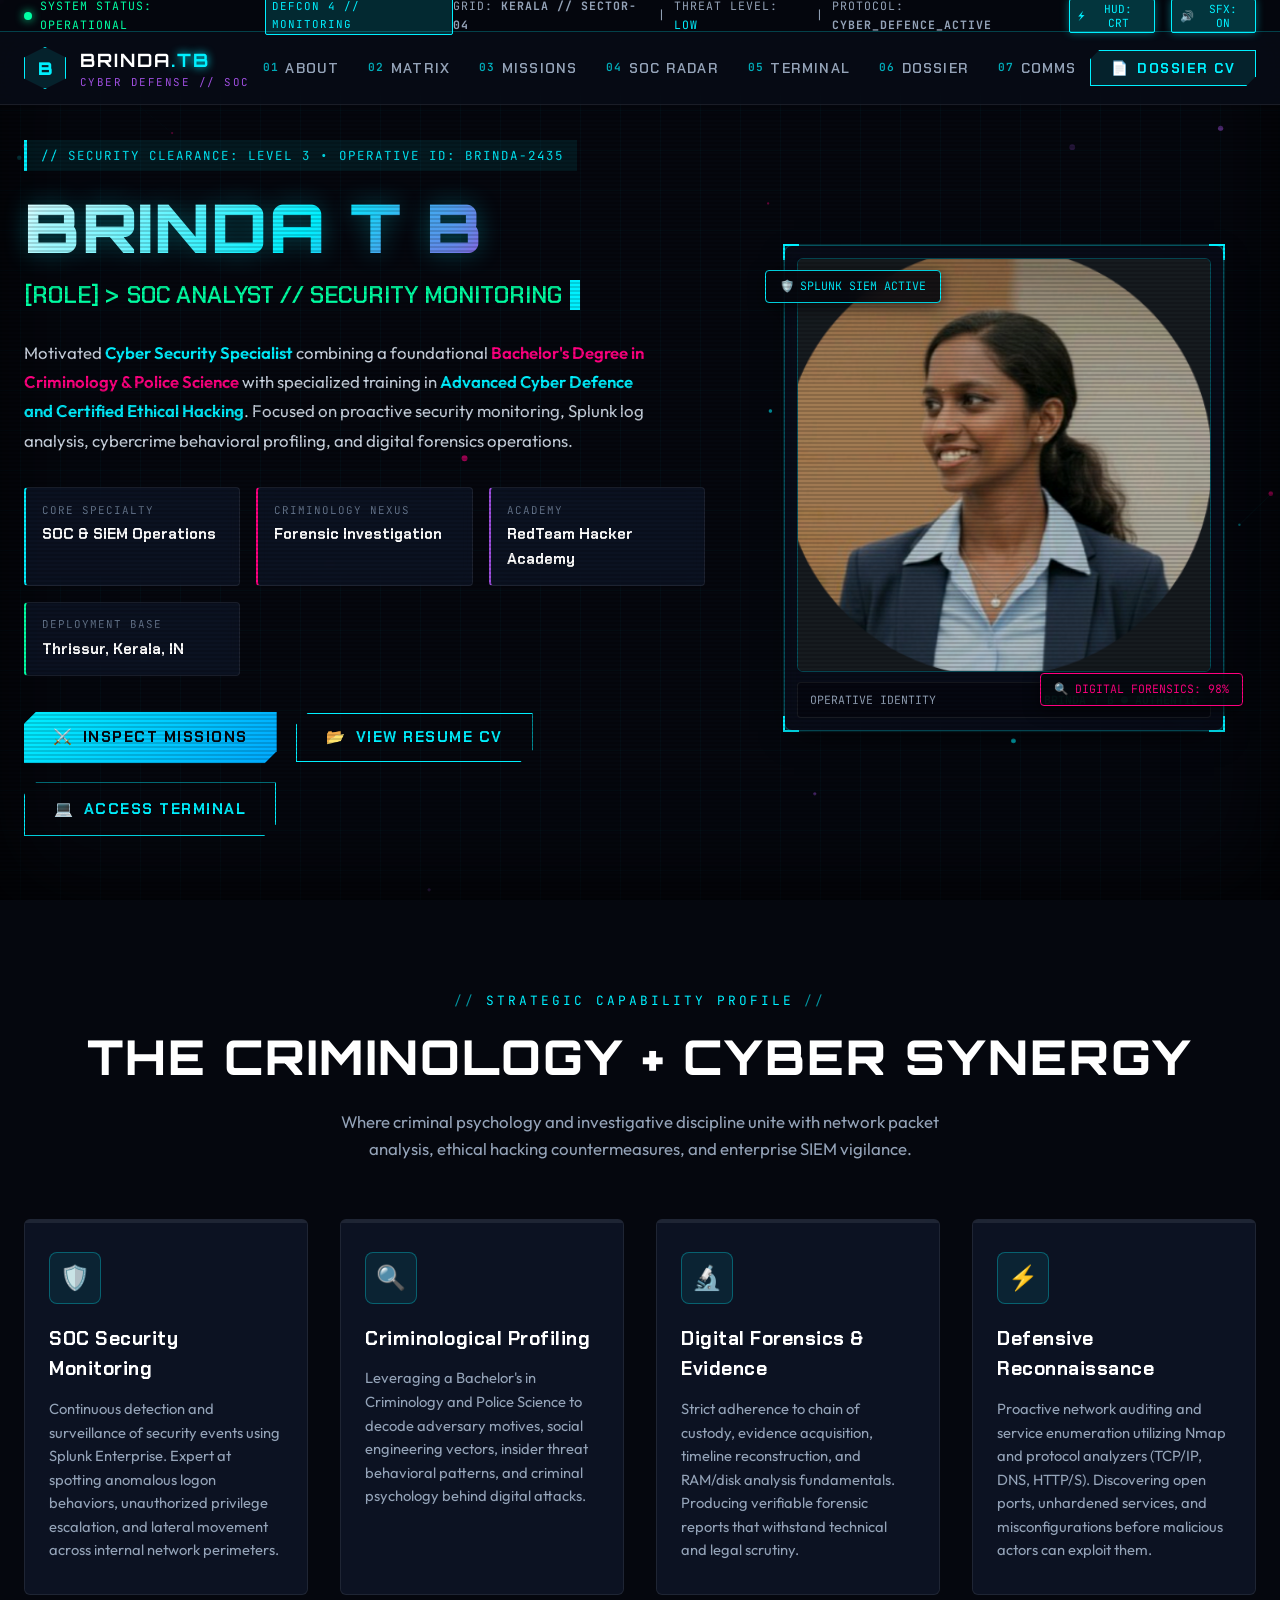
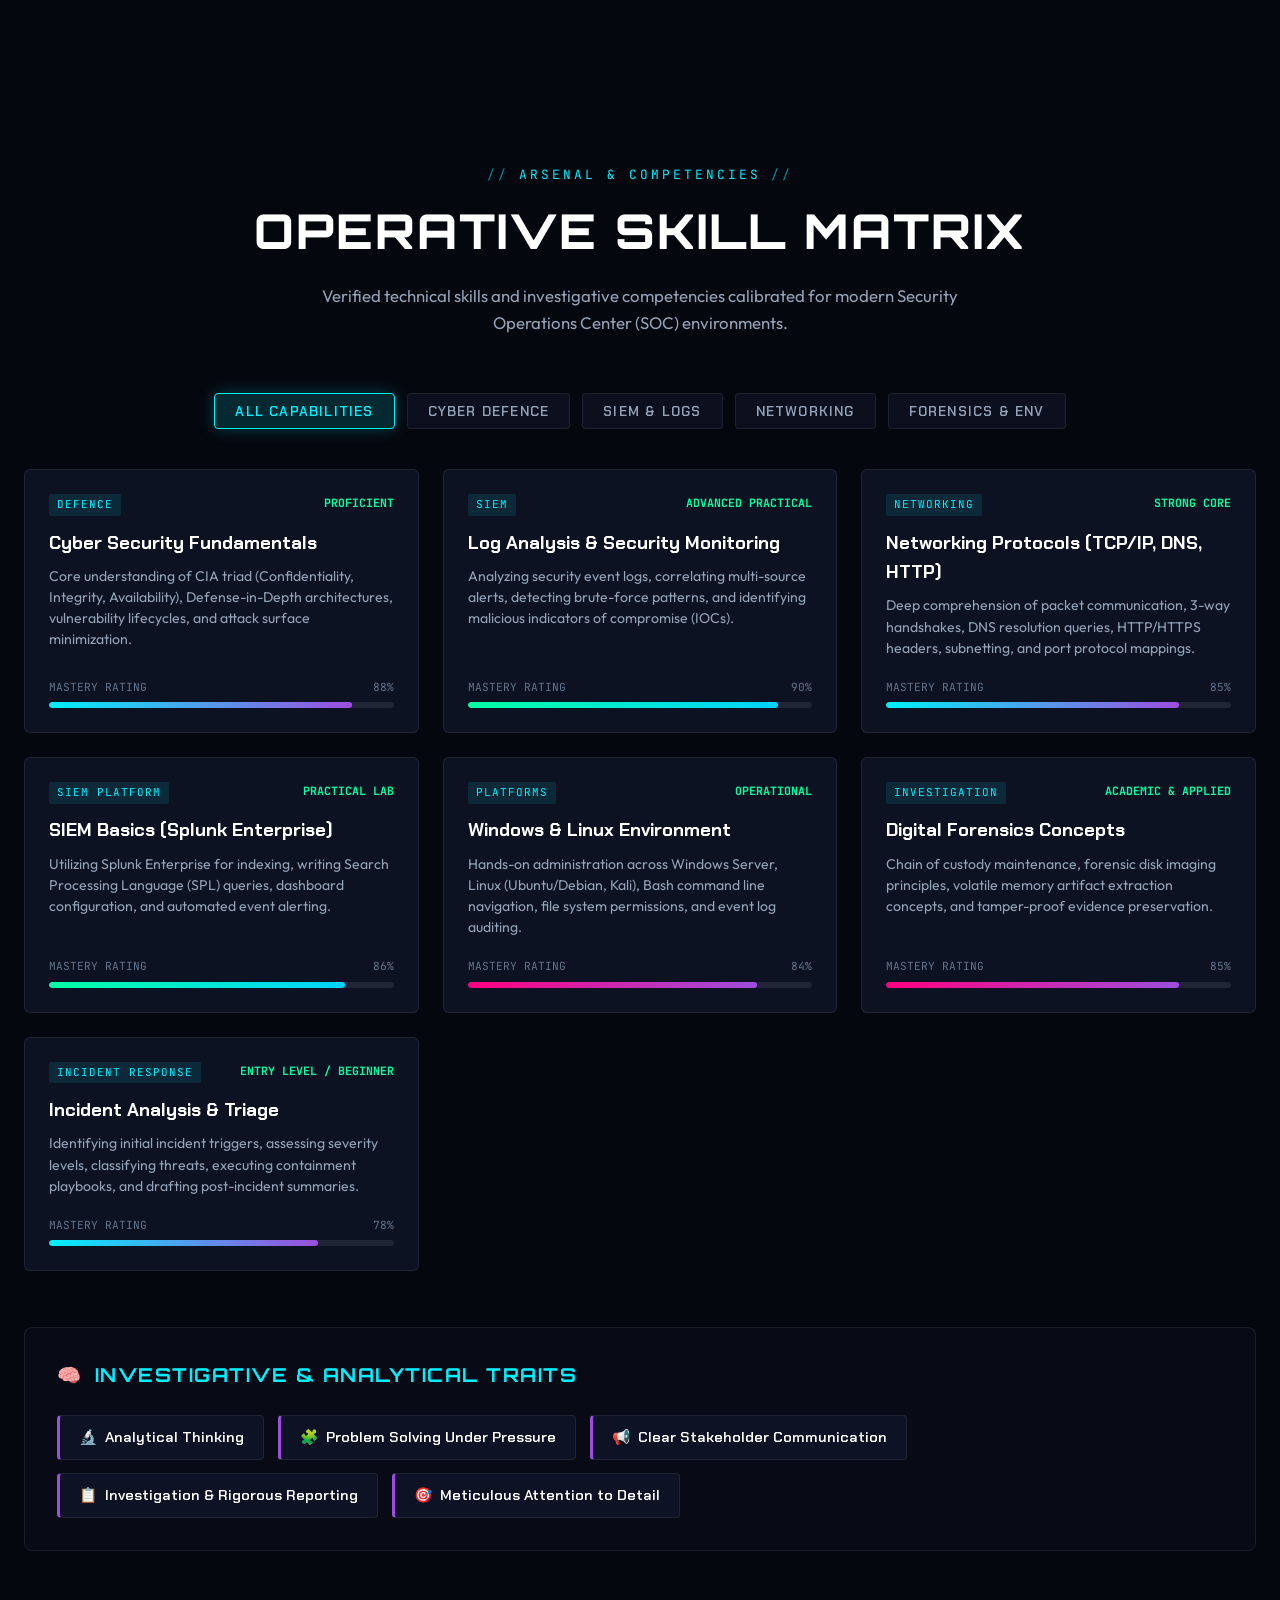
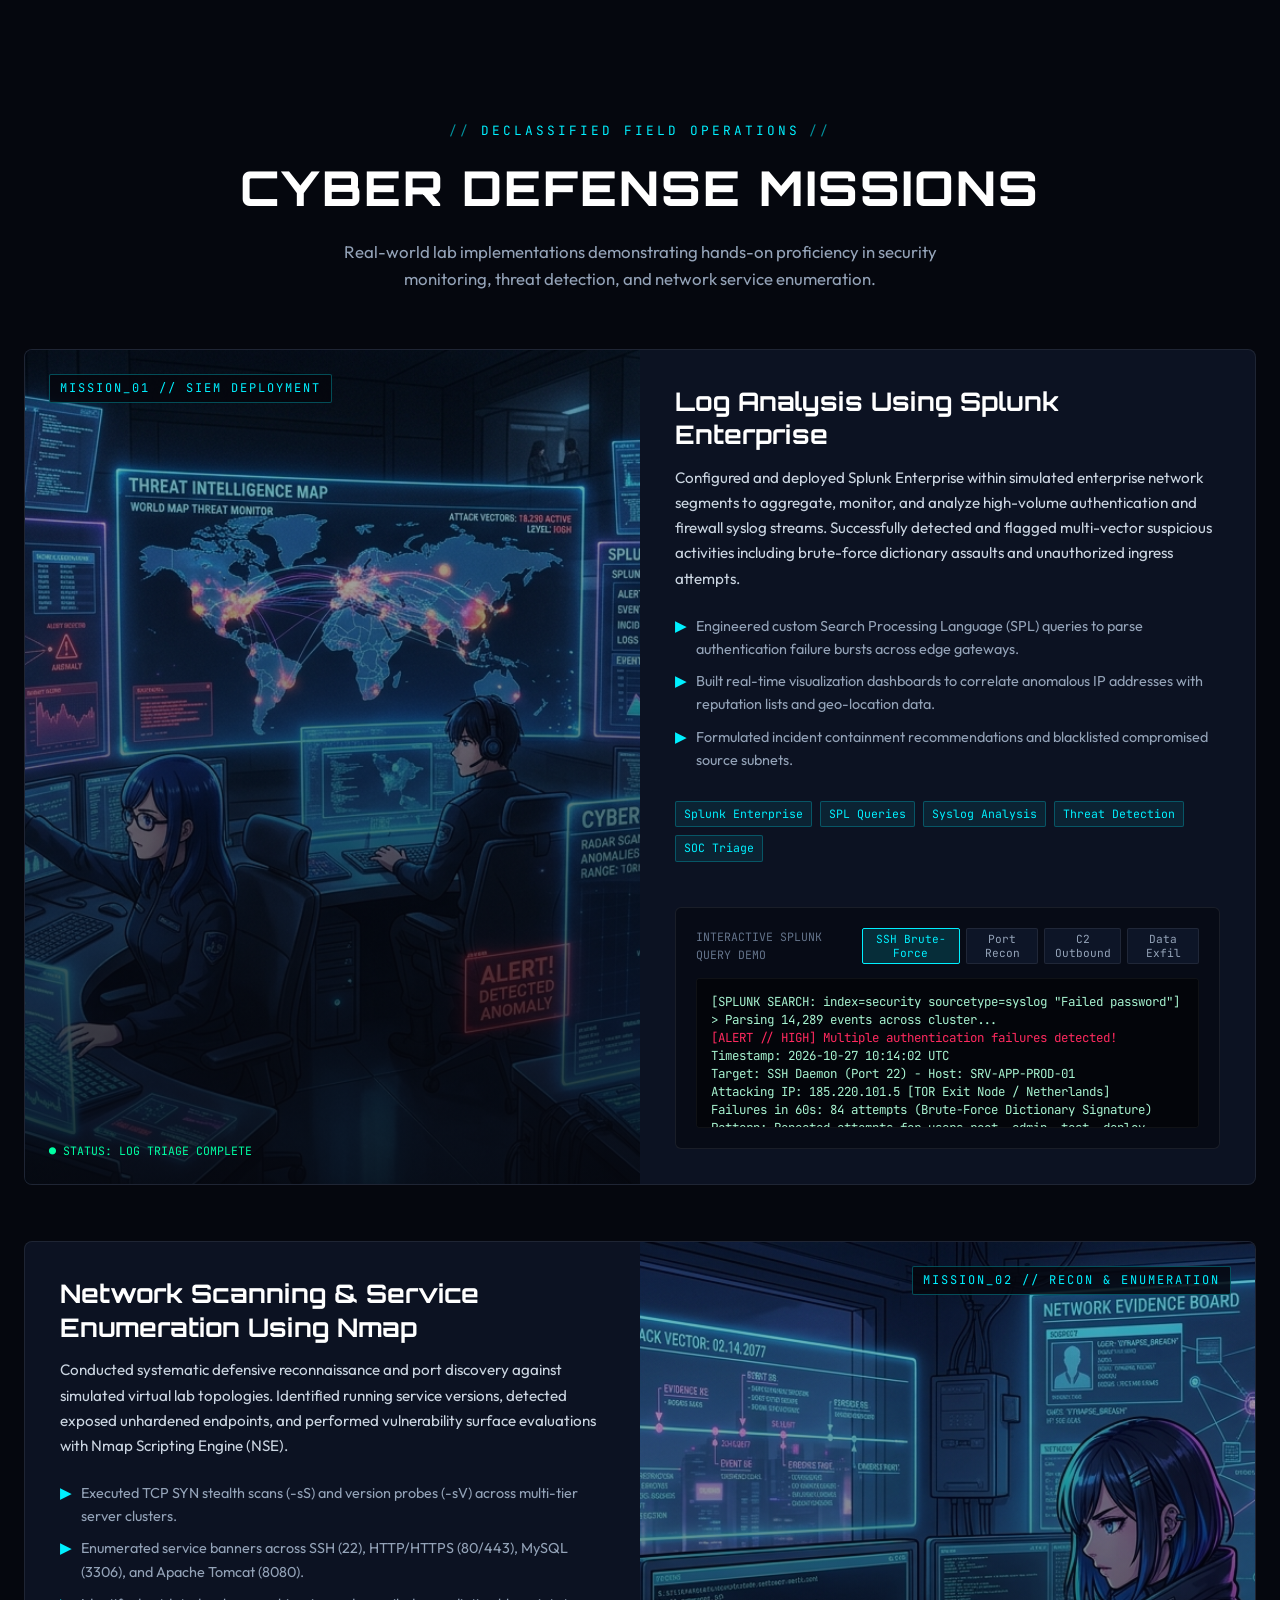
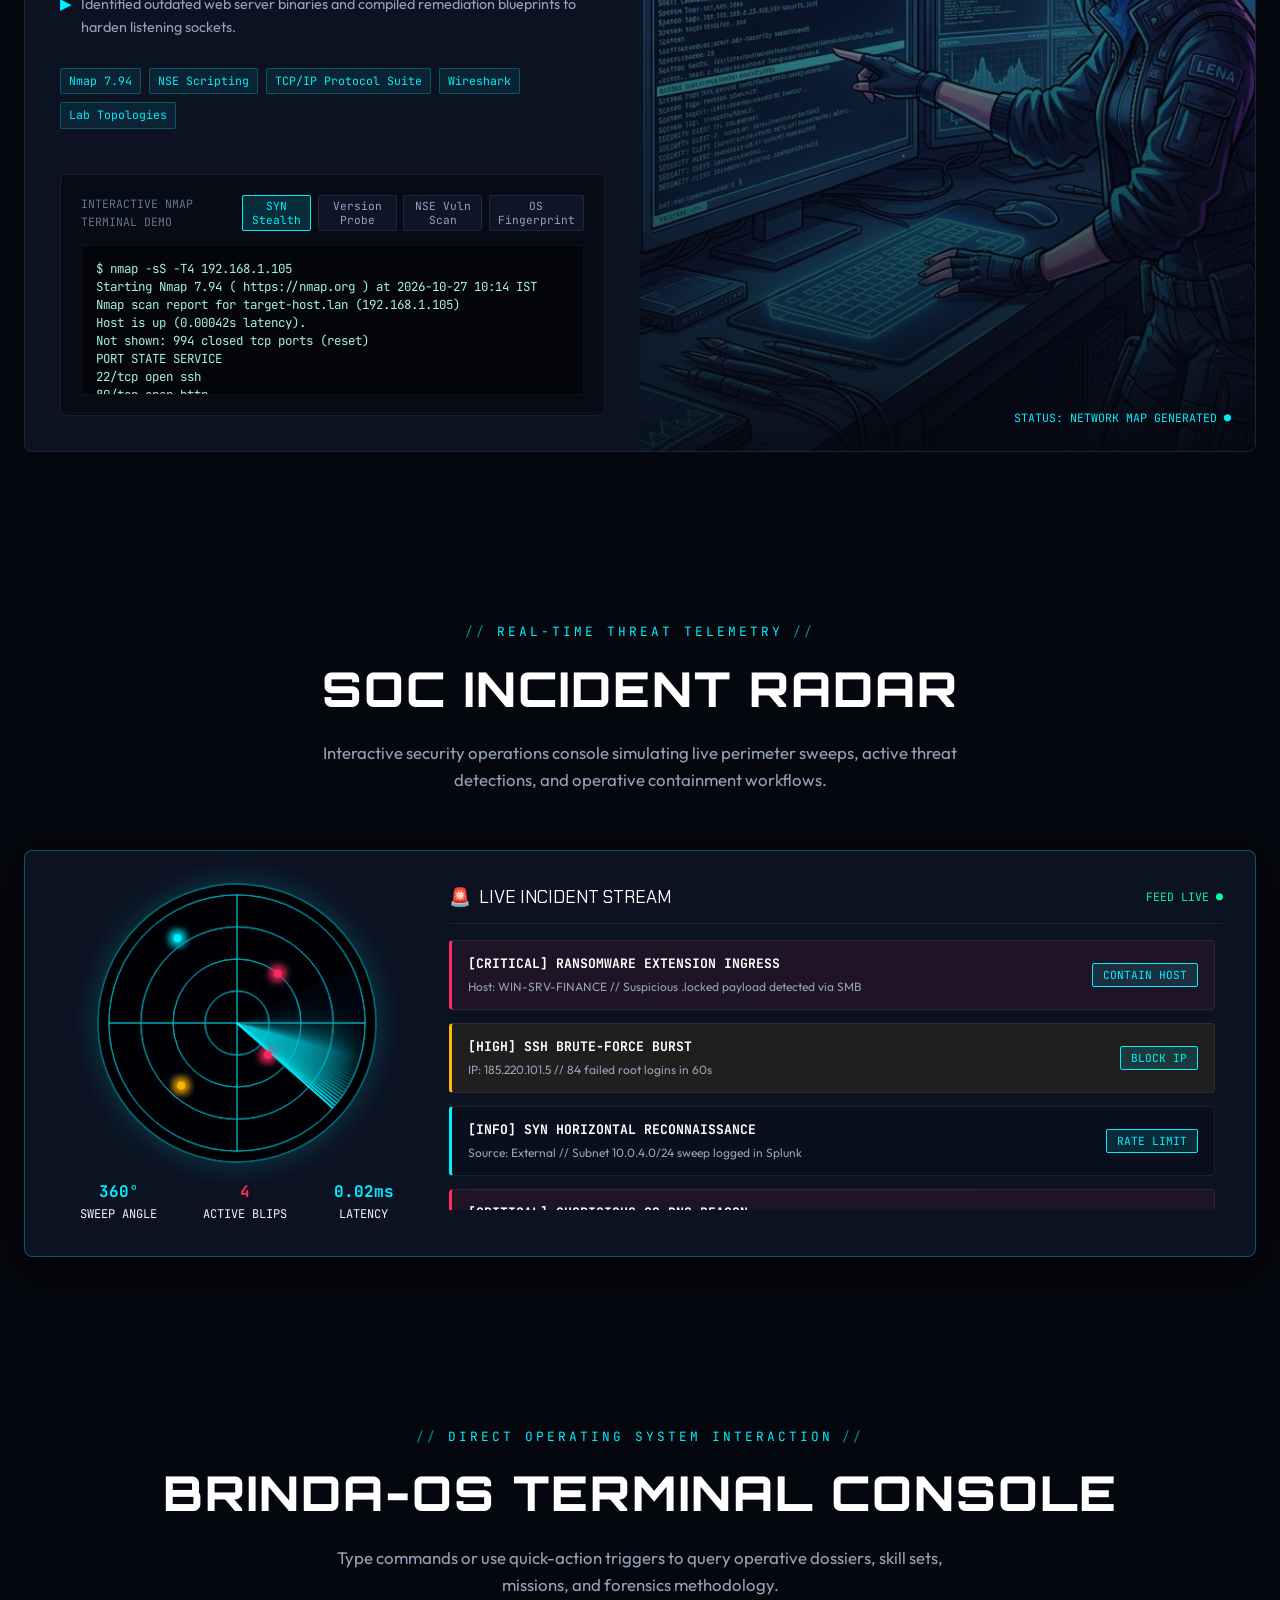
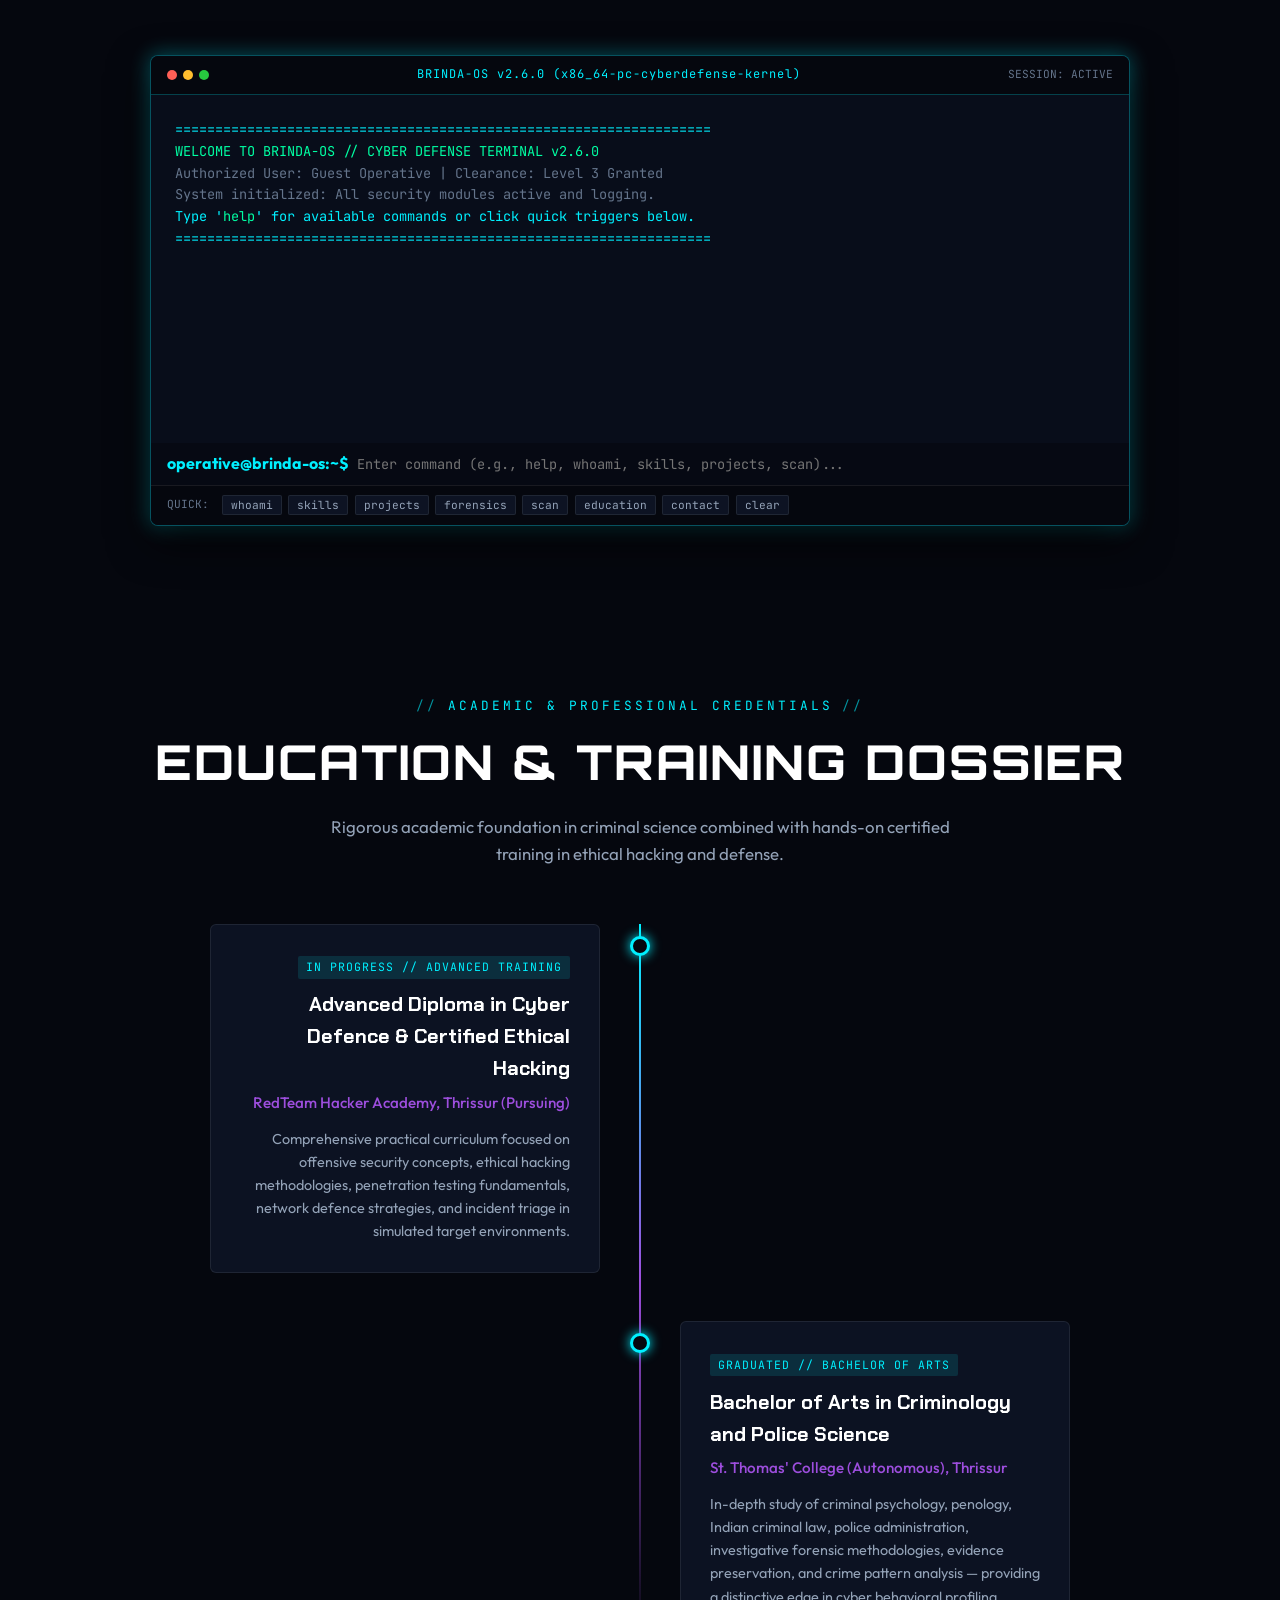
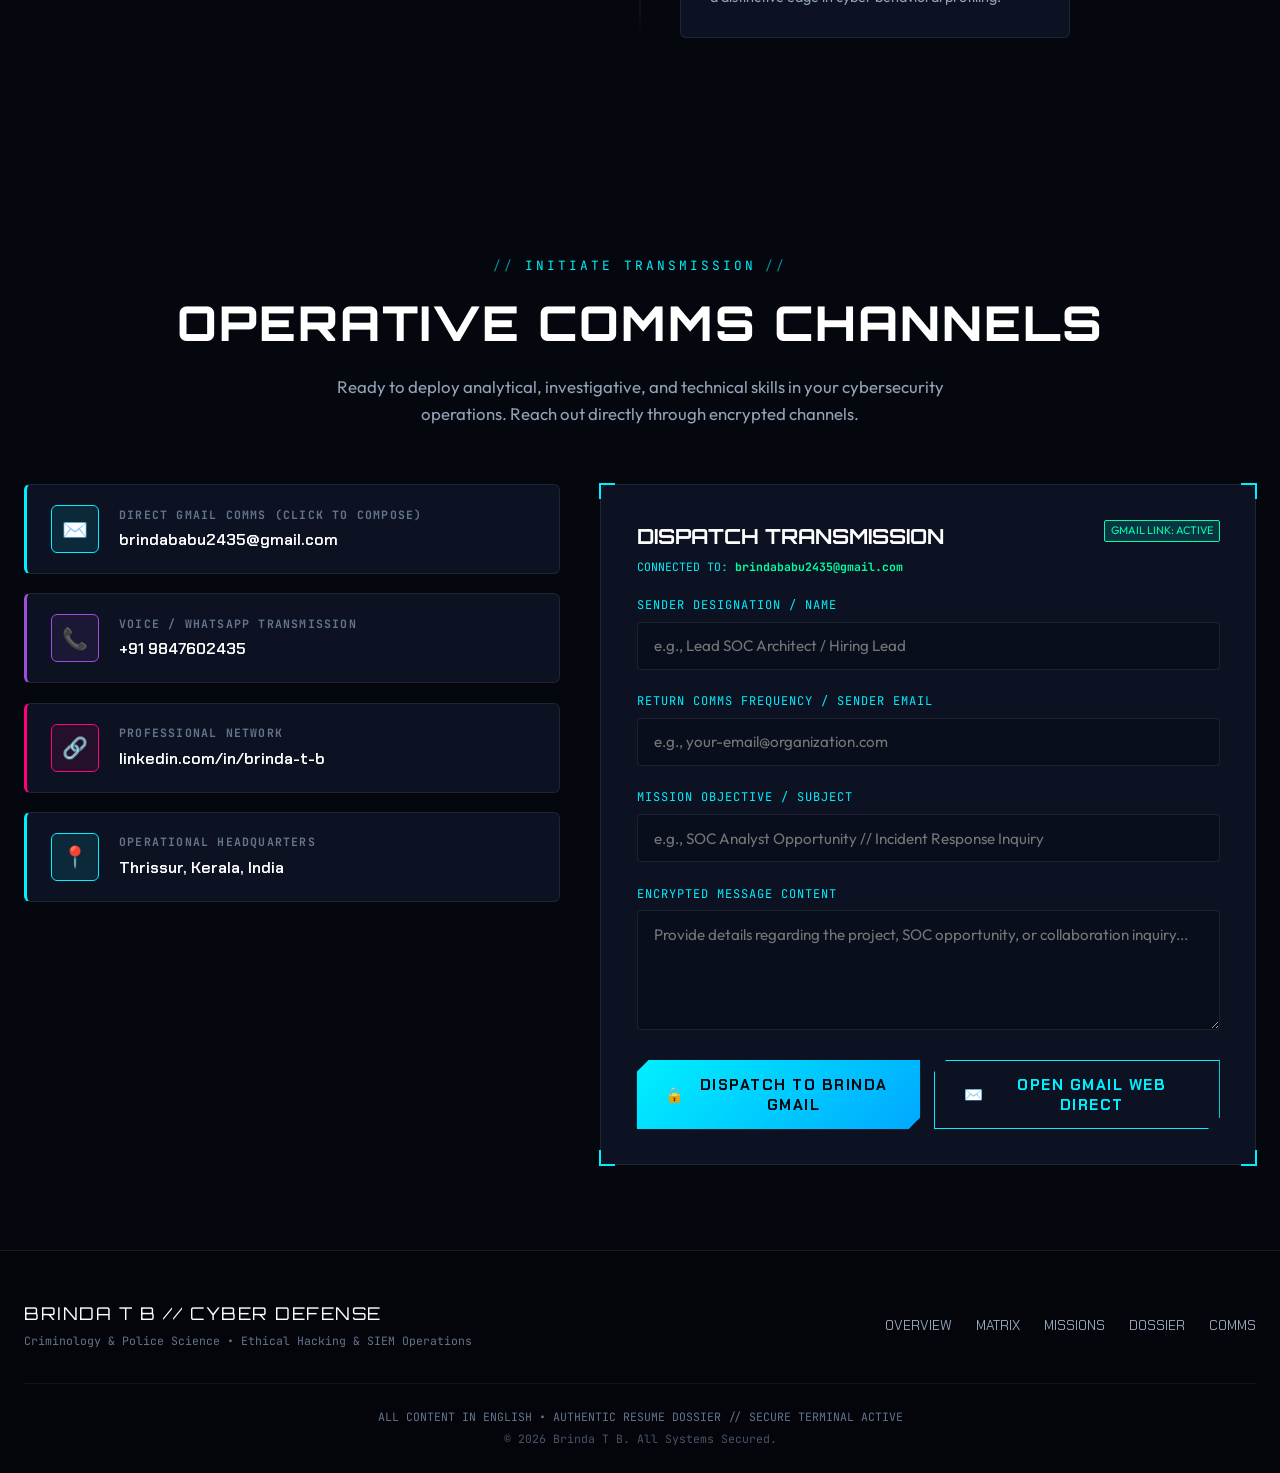
==== commit 54b2842d: "Update profile avatar and resume modal with Brinda's real photograph" ====
--- a/index.html
+++ b/index.html
@@ -200,13 +200,13 @@
           </div>
 
           <div class="avatar-image-container">
-            <img src="assets/hero-avatar.jpg" alt="Anime Cyber Security Operative - Brinda T B" class="avatar-img">
+            <img src="assets/brinda-real.png" alt="Brinda T B - Cyber Security Specialist" class="avatar-img real-photo">
           </div>
 
           <!-- Avatar Telemetry Sub-bar -->
           <div class="avatar-telemetry-bar">
-            <span>ETHICAL HACKING METHODOLOGY</span>
-            <span class="val-green">ARMED & READY</span>
+            <span>OPERATIVE IDENTITY</span>
+            <span class="val-green">BRINDA T B ● AUTHENTIC</span>
           </div>
         </div>
       </div>
@@ -992,10 +992,15 @@
 
       <div class="modal-body">
         <div class="resume-document">
-          <div class="cv-doc-header">
-            <h1 class="cv-doc-name">BRINDA T B</h1>
-            <div class="cv-doc-contact">
-              Thrissur, Kerala | Phone: 9847602435 | Email: brindababu2435@gmail.com | LinkedIn: linkedin.com/in/brinda-t-b
+          <div class="cv-doc-header" style="display: flex; justify-content: space-between; align-items: center; gap: 1.5rem; flex-wrap: wrap;">
+            <div>
+              <h1 class="cv-doc-name">BRINDA T B</h1>
+              <div class="cv-doc-contact">
+                Thrissur, Kerala | Phone: 9847602435 | Email: brindababu2435@gmail.com | LinkedIn: linkedin.com/in/brinda-t-b
+              </div>
+            </div>
+            <div style="flex-shrink: 0;">
+              <img src="assets/brinda-real.png" alt="Brinda T B" style="width: 82px; height: 82px; border-radius: 50%; border: 2px solid var(--neon-cyan); object-fit: cover; box-shadow: 0 0 14px rgba(0,240,255,0.4); display: block;">
             </div>
           </div>
 
--- a/css/style.css
+++ b/css/style.css
@@ -790,8 +790,14 @@
   transition: transform var(--transition-slow);
 }
 
-.avatar-hud-frame:hover .avatar-img {
-  transform: scale(1.04);
+.avatar-img.real-photo {
+  object-position: center 25%;
+  transform: scale(1.12);
+  filter: contrast(1.05) brightness(1.02);
+}
+
+.avatar-hud-frame:hover .avatar-img.real-photo {
+  transform: scale(1.18);
 }
 
 /* Floating HUD Tag Overlays on Avatar */
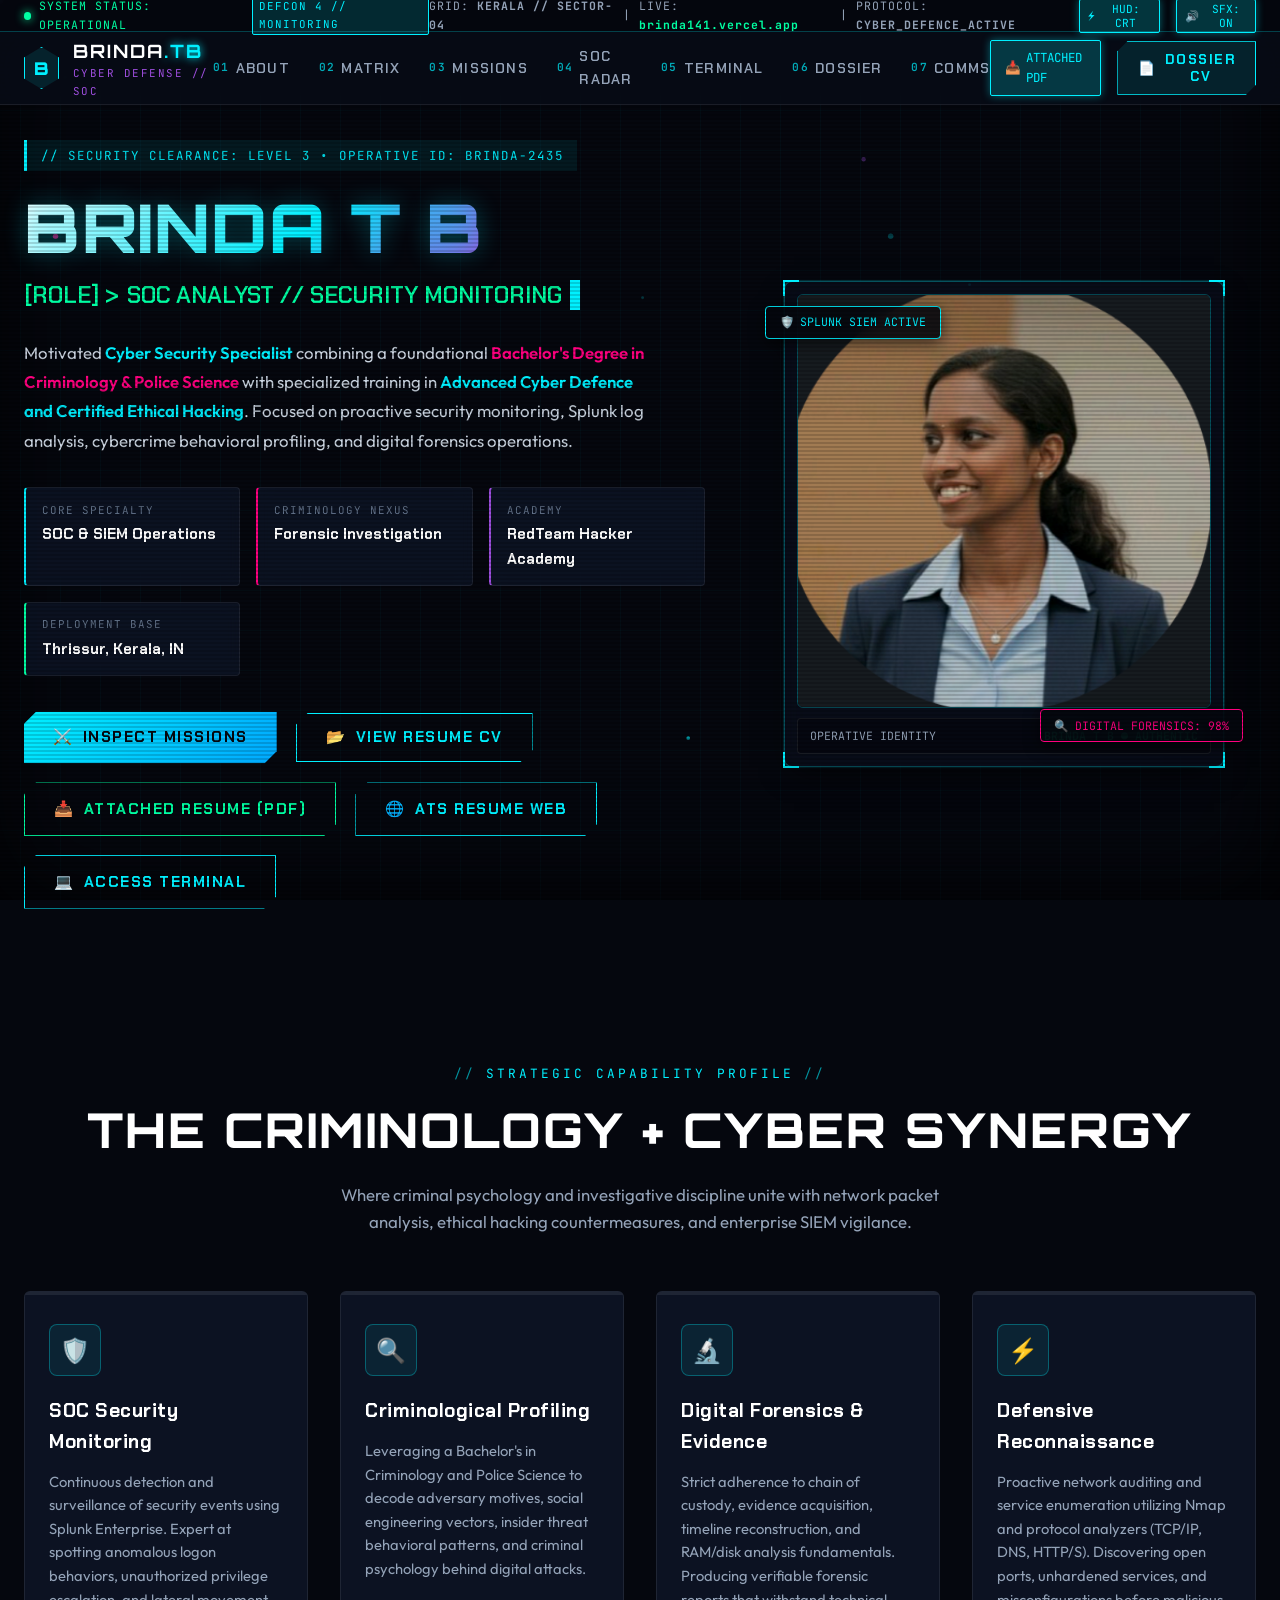
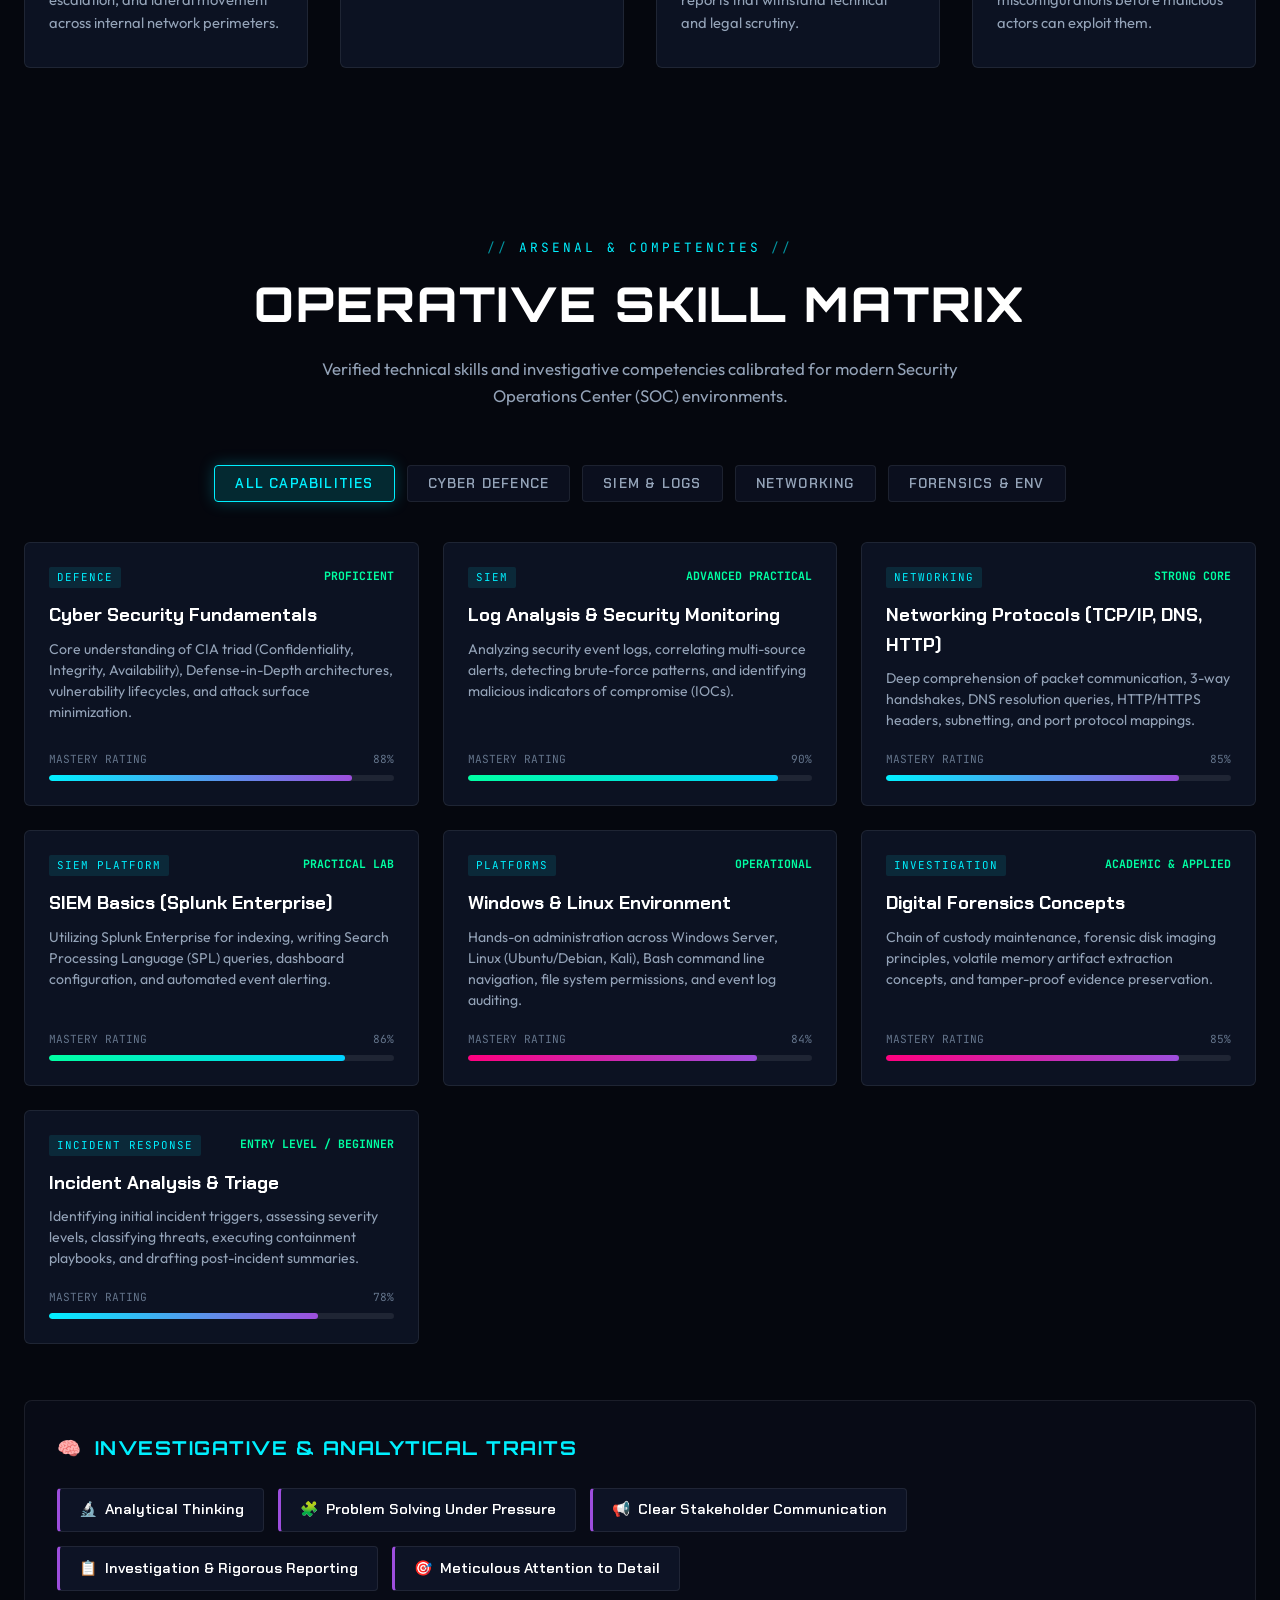
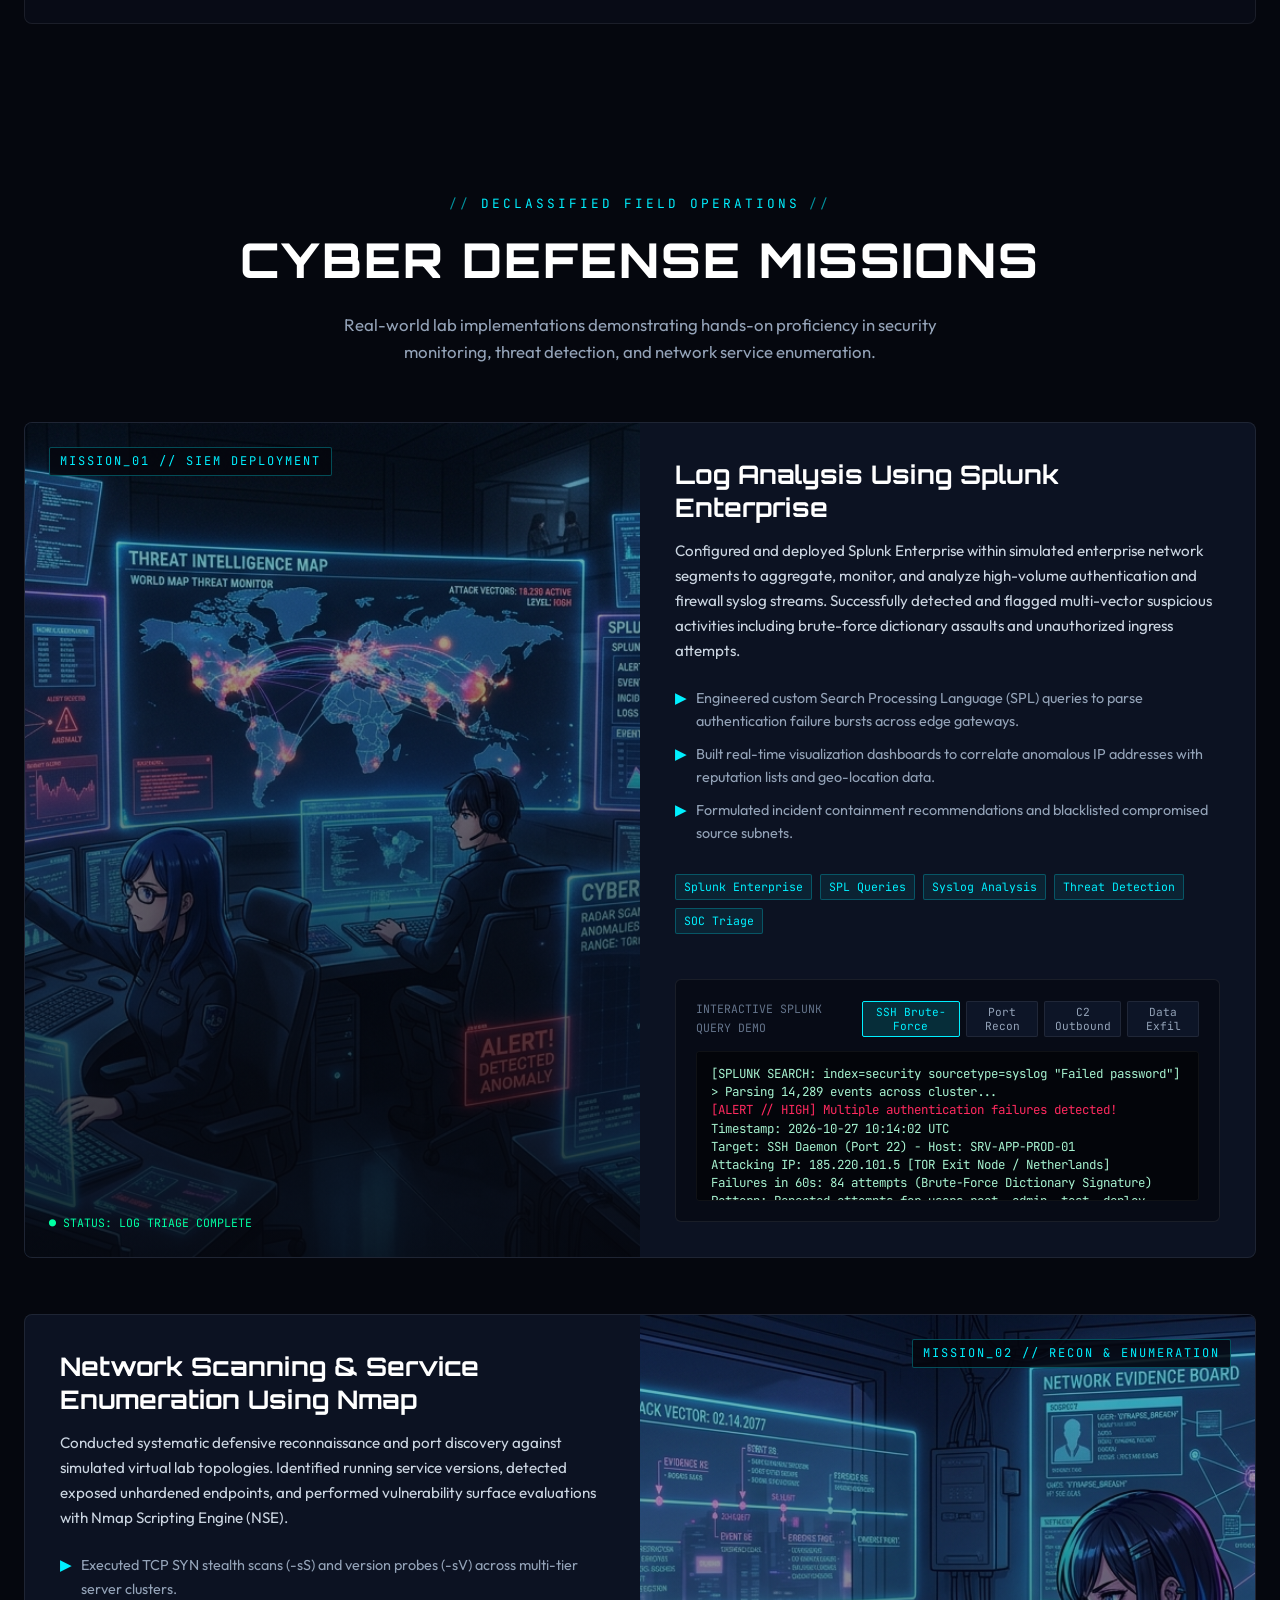
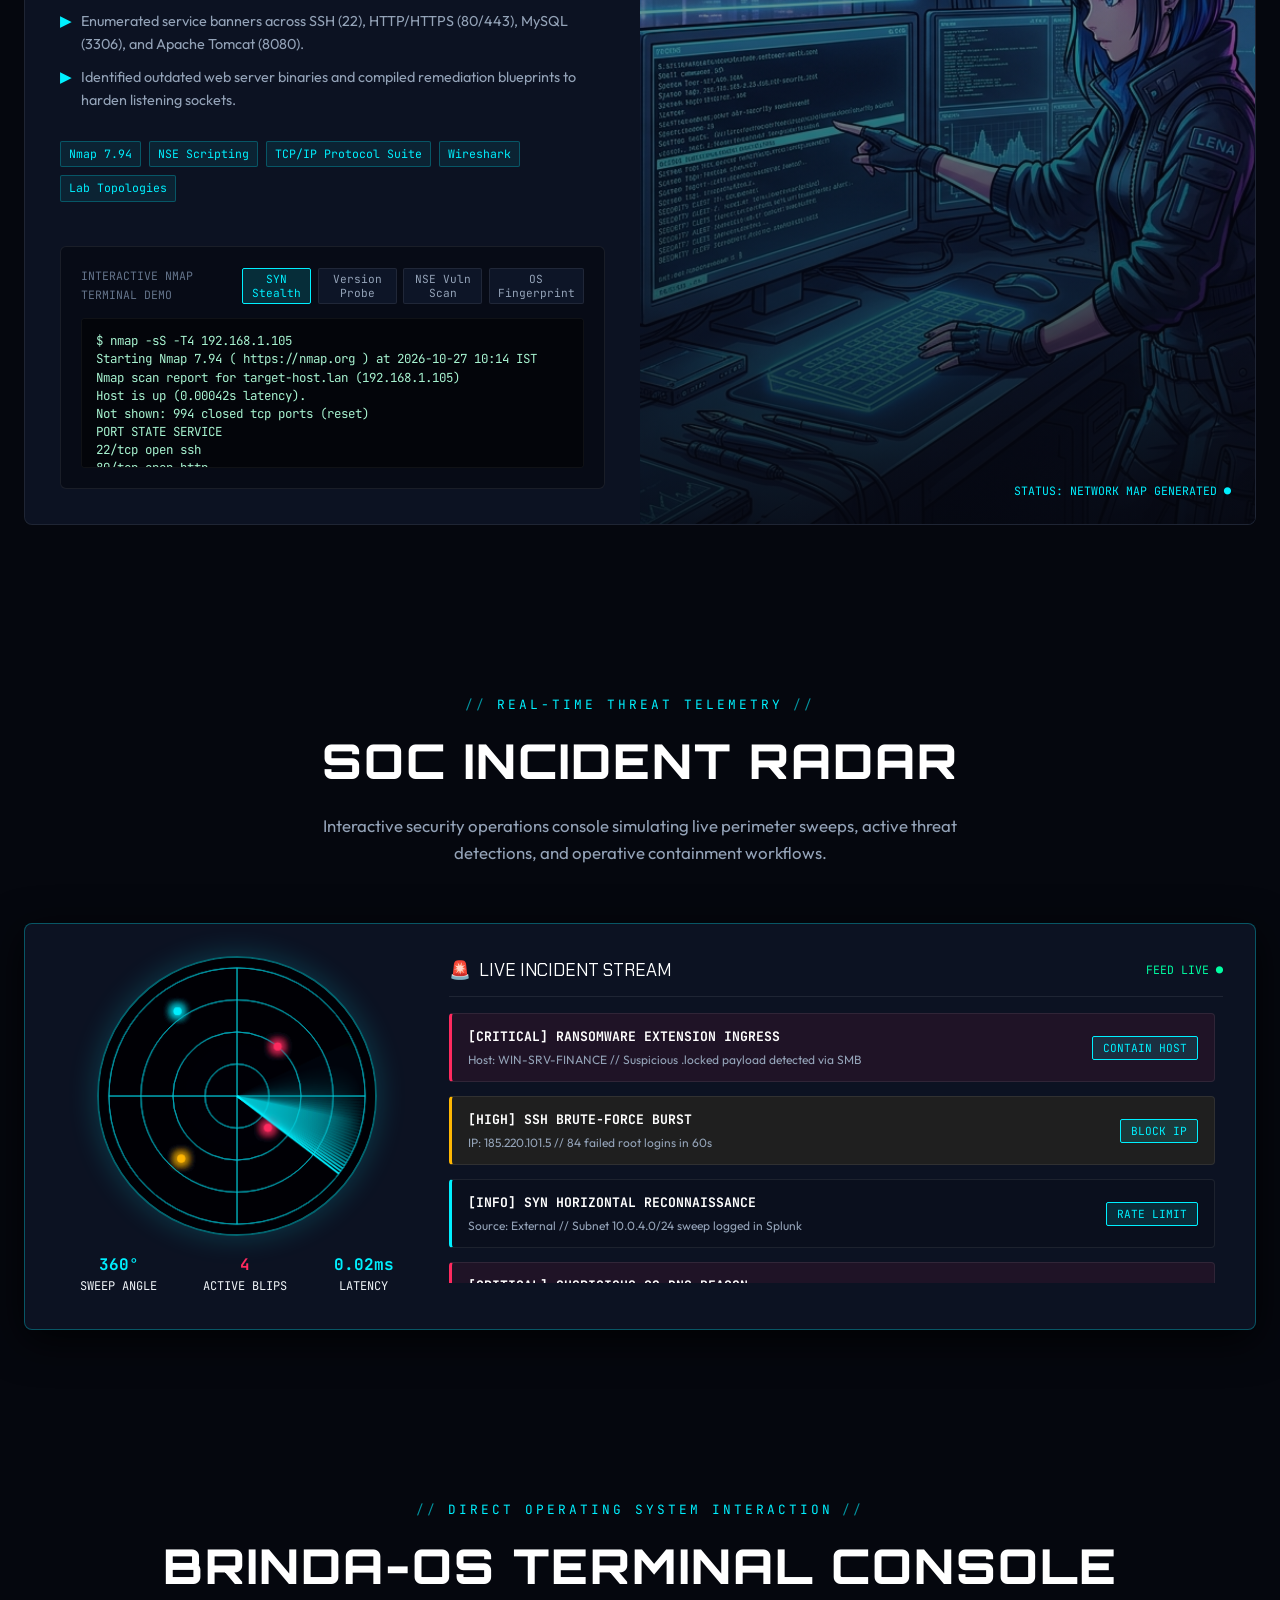
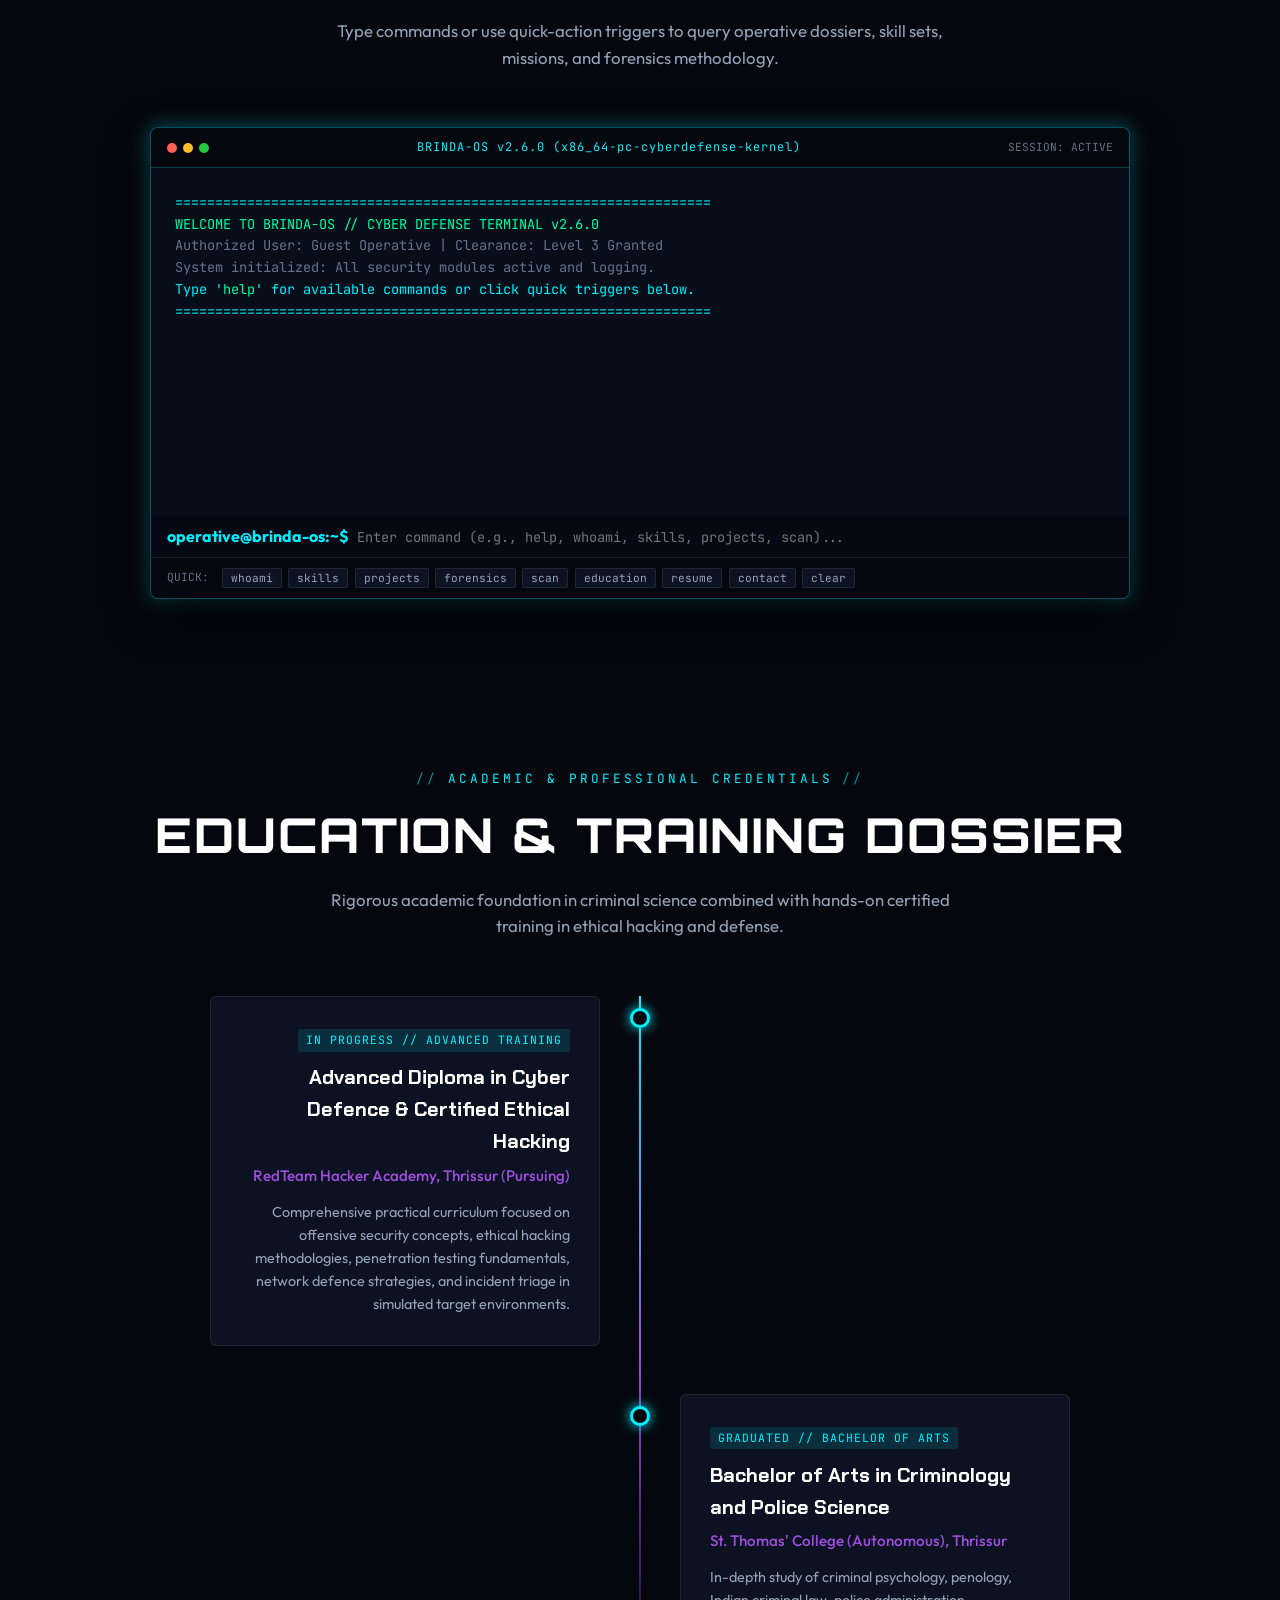
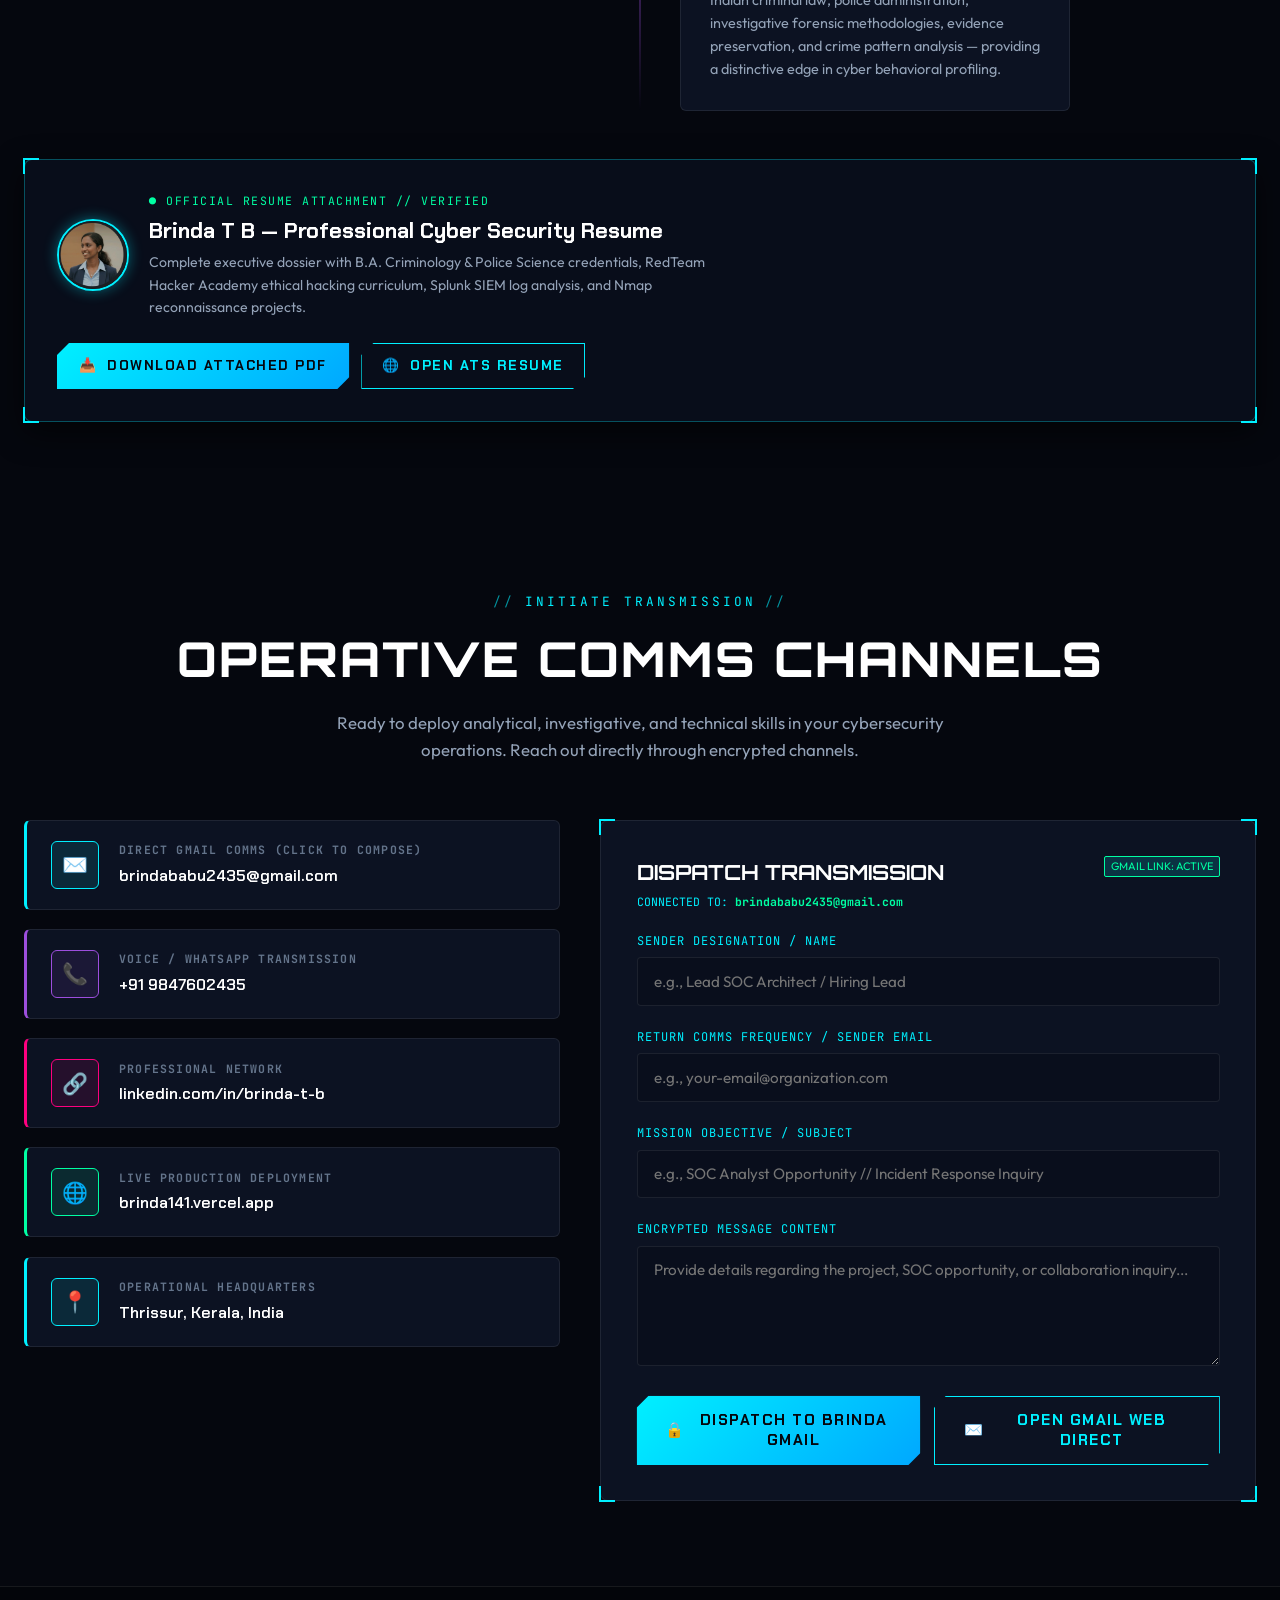
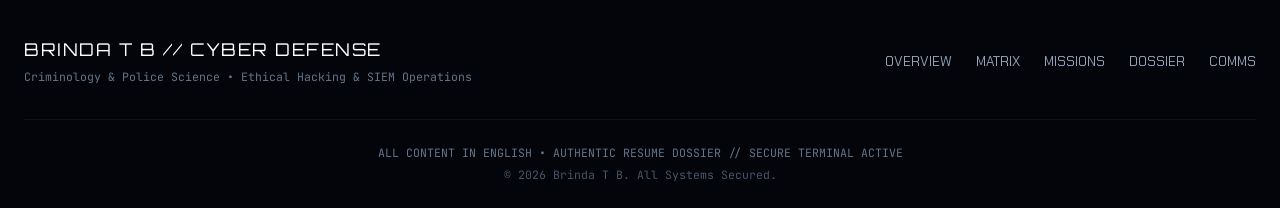
==== commit 4fb5e93f: "Professional resume setup: attached official PDF, standalone ATS resume, and live Vercel deployment " ====
--- a/index.html
+++ b/index.html
@@ -37,7 +37,7 @@
     <div class="ticker-center">
       <span>GRID: <strong>KERALA // SECTOR-04</strong></span>
       <span>|</span>
-      <span>THREAT LEVEL: <span class="highlight">LOW</span></span>
+      <span>LIVE: <a href="https://brinda141.vercel.app/" target="_blank" rel="noopener noreferrer" style="color: #00ffa3; text-decoration: none;"><strong>brinda141.vercel.app</strong></a></span>
       <span>|</span>
       <span>PROTOCOL: <strong>CYBER_DEFENCE_ACTIVE</strong></span>
     </div>
@@ -84,6 +84,11 @@
 
       <!-- Actions -->
       <div class="nav-actions">
+        <a href="assets/Brinda_TB_Resume.pdf" download="Brinda_TB_Resume.pdf" class="hud-control-btn active" style="padding: 0.45rem 0.85rem; font-size: 0.78rem; text-decoration: none;" title="Download Official Attached PDF Resume">
+          <span>📥</span>
+          <span>ATTACHED PDF</span>
+        </a>
+
         <button id="openResumeBtn" class="cv-download-btn">
           <span>📄</span>
           <span>DOSSIER CV</span>
@@ -172,6 +177,14 @@
             <span>📂</span>
             <span>VIEW RESUME CV</span>
           </button>
+          <a href="assets/Brinda_TB_Resume.pdf" download="Brinda_TB_Resume.pdf" class="btn-cyber-outline" style="border-color: #00ffa3; color: #00ffa3;" title="Download Official Attached PDF Resume">
+            <span>📥</span>
+            <span>ATTACHED RESUME (PDF)</span>
+          </a>
+          <a href="resume.html" target="_blank" rel="noopener noreferrer" class="btn-cyber-outline" title="Open Standalone Executive ATS Resume">
+            <span>🌐</span>
+            <span>ATS RESUME WEB</span>
+          </a>
           <a href="#terminal" class="btn-cyber-outline">
             <span>💻</span>
             <span>ACCESS TERMINAL</span>
@@ -773,6 +786,7 @@
           <button class="quick-cmd-btn" data-cmd="forensics">forensics</button>
           <button class="quick-cmd-btn" data-cmd="scan">scan</button>
           <button class="quick-cmd-btn" data-cmd="education">education</button>
+          <button class="quick-cmd-btn" data-cmd="resume">resume</button>
           <button class="quick-cmd-btn" data-cmd="contact">contact</button>
           <button class="quick-cmd-btn" data-cmd="clear">clear</button>
         </div>
@@ -822,6 +836,40 @@
         </div>
 
       </div>
+
+      <!-- Attached Official Resume Showcase Card -->
+      <div style="margin-top: 3rem; background: rgba(10, 15, 29, 0.85); border: 1px solid var(--border-cyan); border-radius: 8px; padding: 2rem; display: flex; align-items: center; justify-content: space-between; flex-wrap: wrap; gap: 1.5rem; box-shadow: 0 10px 30px rgba(0,0,0,0.6); position: relative;">
+        <div class="corner-bracket top-left"></div>
+        <div class="corner-bracket top-right"></div>
+        <div class="corner-bracket bottom-left"></div>
+        <div class="corner-bracket bottom-right"></div>
+
+        <div style="display: flex; align-items: center; gap: 1.25rem; flex-wrap: wrap;">
+          <img src="assets/brinda-real.png" alt="Brinda T B" style="width: 72px; height: 72px; border-radius: 50%; border: 2px solid var(--neon-cyan); object-fit: cover; box-shadow: 0 0 14px rgba(0,240,255,0.4); flex-shrink: 0;">
+          <div>
+            <div style="font-family: var(--font-mono); font-size: 0.72rem; color: #00ffa3; letter-spacing: 1.5px; text-transform: uppercase; margin-bottom: 0.2rem;">
+              ● OFFICIAL RESUME ATTACHMENT // VERIFIED
+            </div>
+            <h3 style="font-family: var(--font-tactical); font-size: 1.35rem; color: #fff; margin-bottom: 0.2rem;">
+              Brinda T B — Professional Cyber Security Resume
+            </h3>
+            <p style="font-size: 0.88rem; color: var(--text-muted); max-width: 580px;">
+              Complete executive dossier with B.A. Criminology & Police Science credentials, RedTeam Hacker Academy ethical hacking curriculum, Splunk SIEM log analysis, and Nmap reconnaissance projects.
+            </p>
+          </div>
+        </div>
+
+        <div style="display: flex; gap: 0.75rem; flex-wrap: wrap;">
+          <a href="assets/Brinda_TB_Resume.pdf" download="Brinda_TB_Resume.pdf" class="btn-cyber-primary" style="padding: 0.7rem 1.4rem; font-size: 0.85rem;" title="Download Official Attached PDF">
+            <span>📥</span>
+            <span>DOWNLOAD ATTACHED PDF</span>
+          </a>
+          <a href="resume.html" target="_blank" rel="noopener noreferrer" class="btn-cyber-outline" style="padding: 0.7rem 1.25rem; font-size: 0.85rem;" title="Open Standalone ATS Resume">
+            <span>🌐</span>
+            <span>OPEN ATS RESUME</span>
+          </a>
+        </div>
+      </div>
     </div>
   </section>
 
@@ -867,6 +915,14 @@
             </div>
           </a>
 
+          <a href="https://brinda141.vercel.app/" target="_blank" rel="noopener noreferrer" class="channel-card" style="border-left-color: #00ffa3;">
+            <div class="channel-icon" style="border-color: #00ffa3; color: #00ffa3; background: rgba(0,255,163,0.1);">🌐</div>
+            <div class="channel-meta">
+              <h4>LIVE PRODUCTION DEPLOYMENT</h4>
+              <p>brinda141.vercel.app</p>
+            </div>
+          </a>
+
           <div class="channel-card">
             <div class="channel-icon">📍</div>
             <div class="channel-meta">
@@ -981,8 +1037,14 @@
       <div class="modal-header">
         <div class="modal-title">OPERATIVE RESUME DOSSIER // BRINDA T B</div>
         <div class="modal-actions">
+          <a href="assets/Brinda_TB_Resume.pdf" download="Brinda_TB_Resume.pdf" class="modal-print-btn" style="text-decoration: none; display: inline-flex; align-items: center; gap: 0.35rem; background: rgba(0, 255, 163, 0.15); border-color: #00ffa3; color: #00ffa3;" title="Download Official Attached PDF Resume">
+            <span>📥</span> DOWNLOAD PDF
+          </a>
+          <a href="resume.html" target="_blank" rel="noopener noreferrer" class="modal-print-btn" style="text-decoration: none; display: inline-flex; align-items: center; gap: 0.35rem;" title="Open in Clean Full Screen ATS View">
+            <span>🌐</span> ATS FULL PAGE
+          </a>
           <button id="printResumeBtn" class="modal-print-btn" title="Print or Save as PDF">
-            <span>🖨️</span> PRINT / SAVE AS PDF
+            <span>🖨️</span> PRINT
           </button>
           <button id="closeResumeBtn" class="modal-close-btn" title="Close Modal">
             ✕ CLOSE
